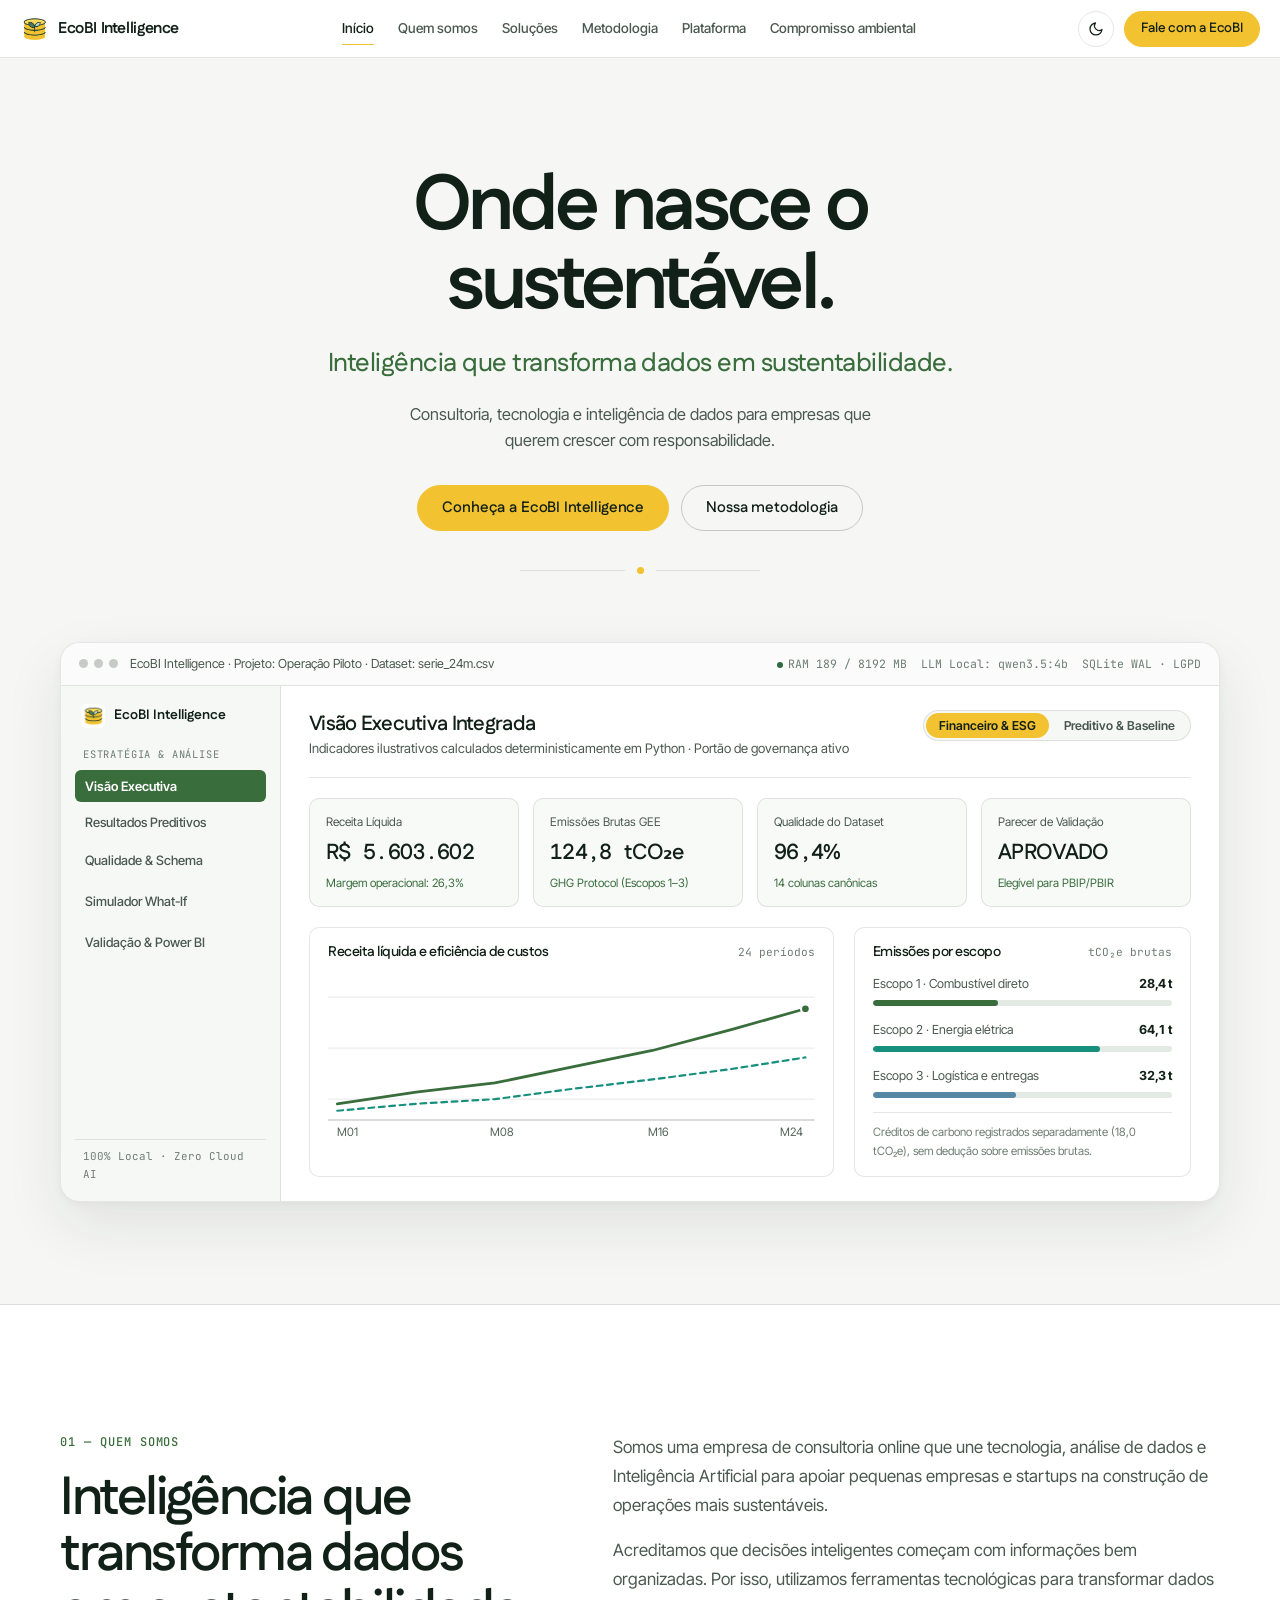
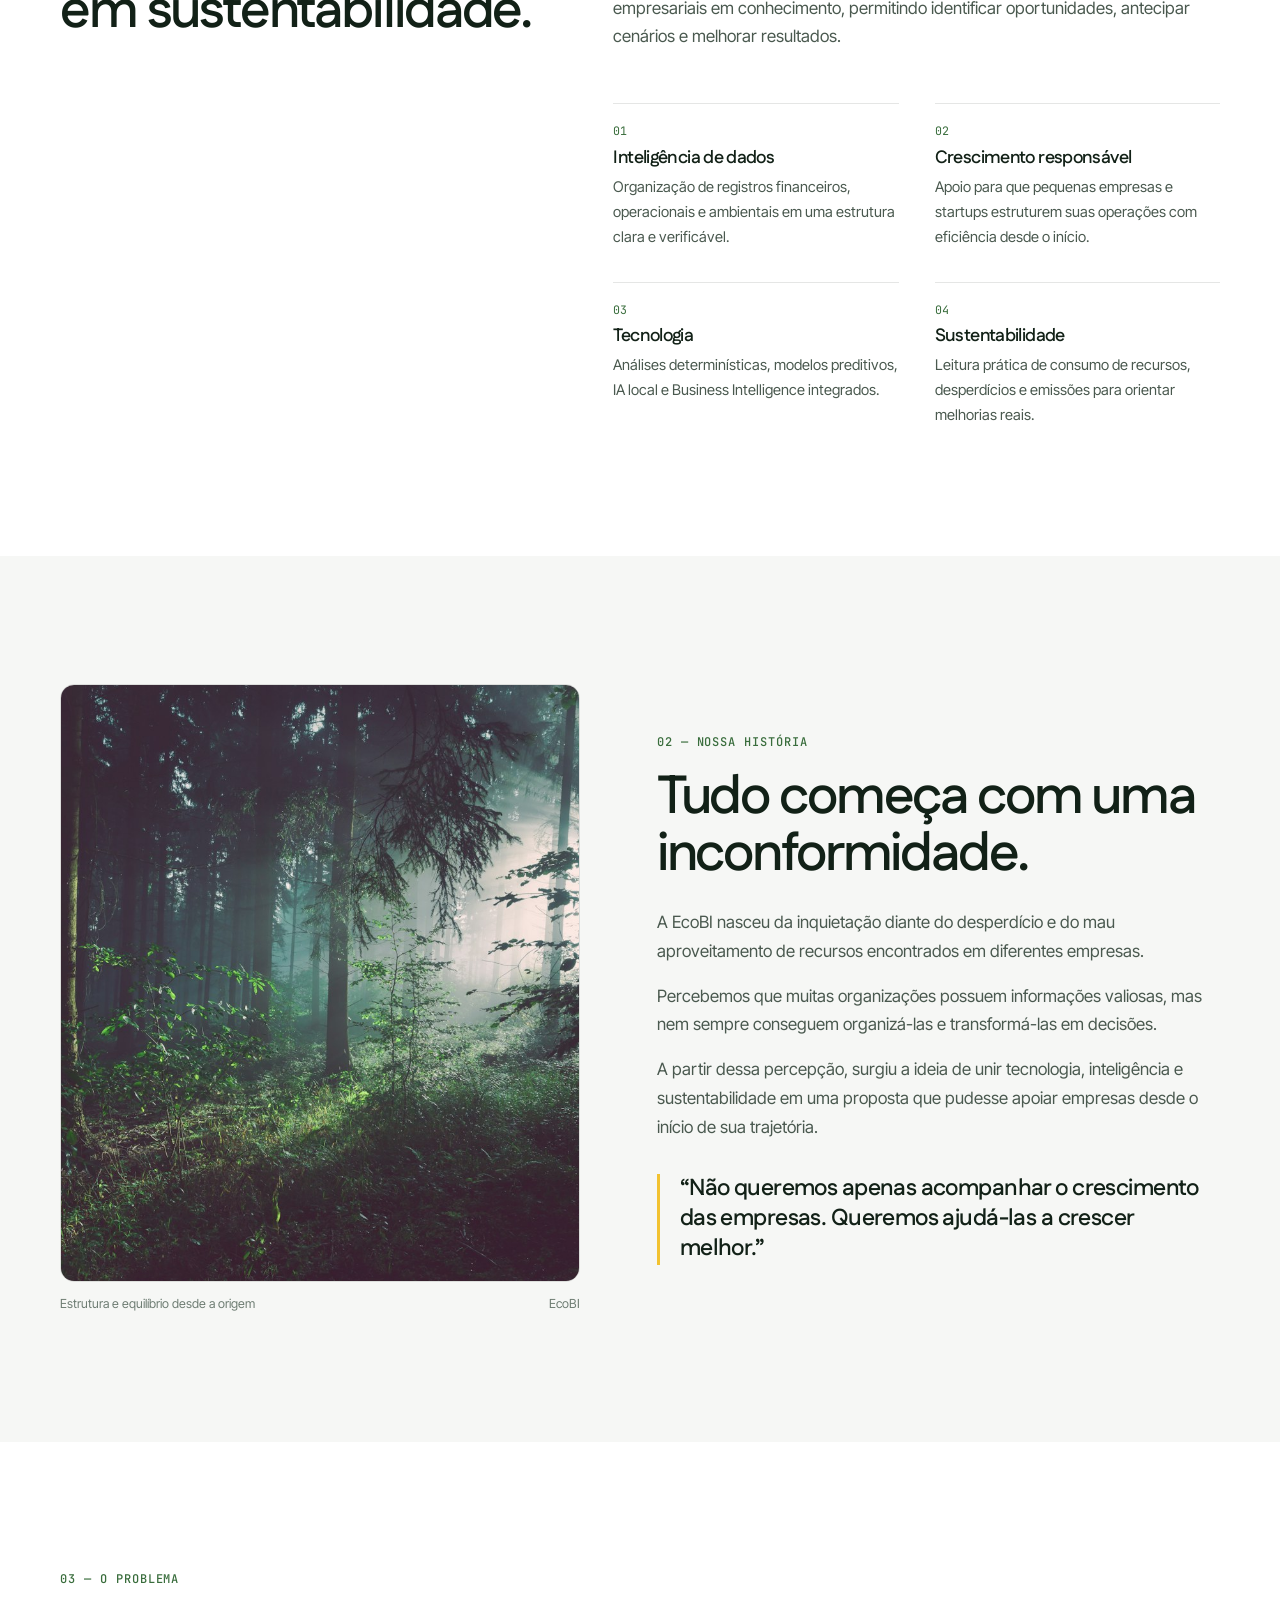
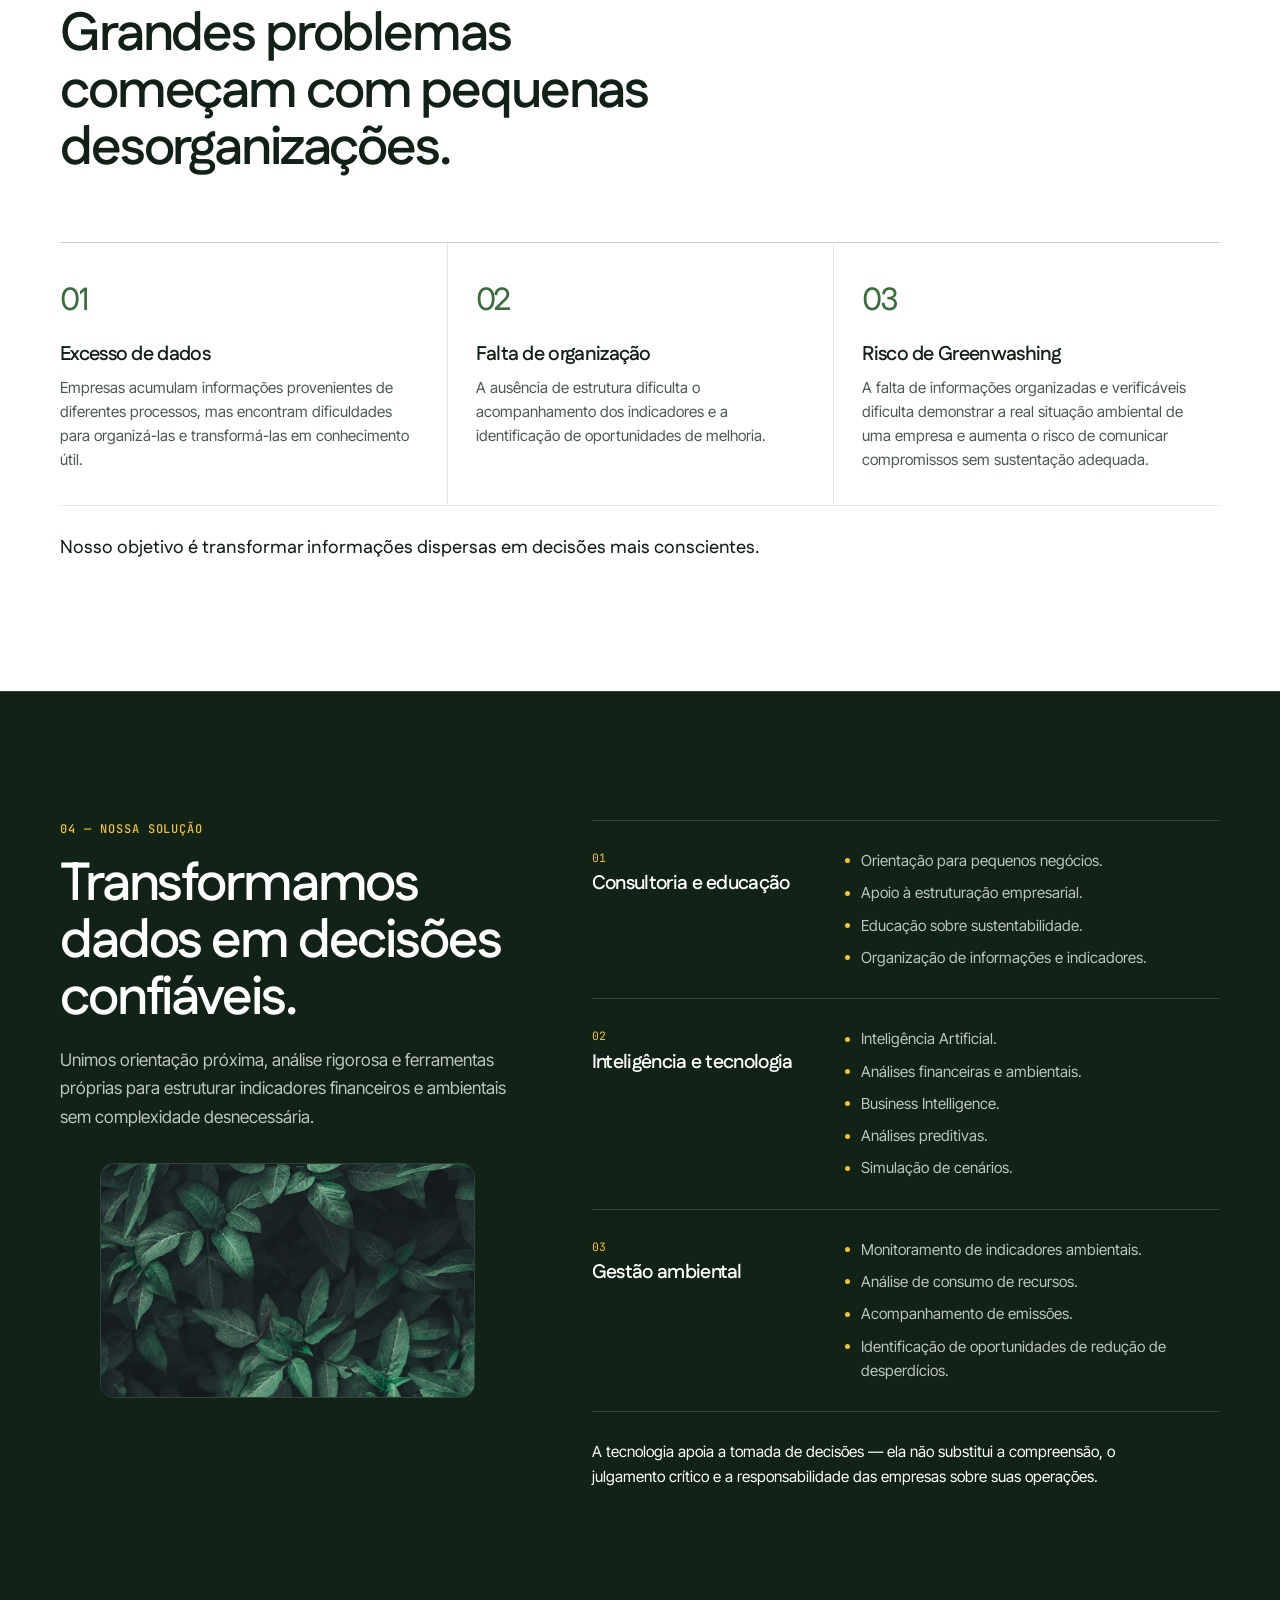
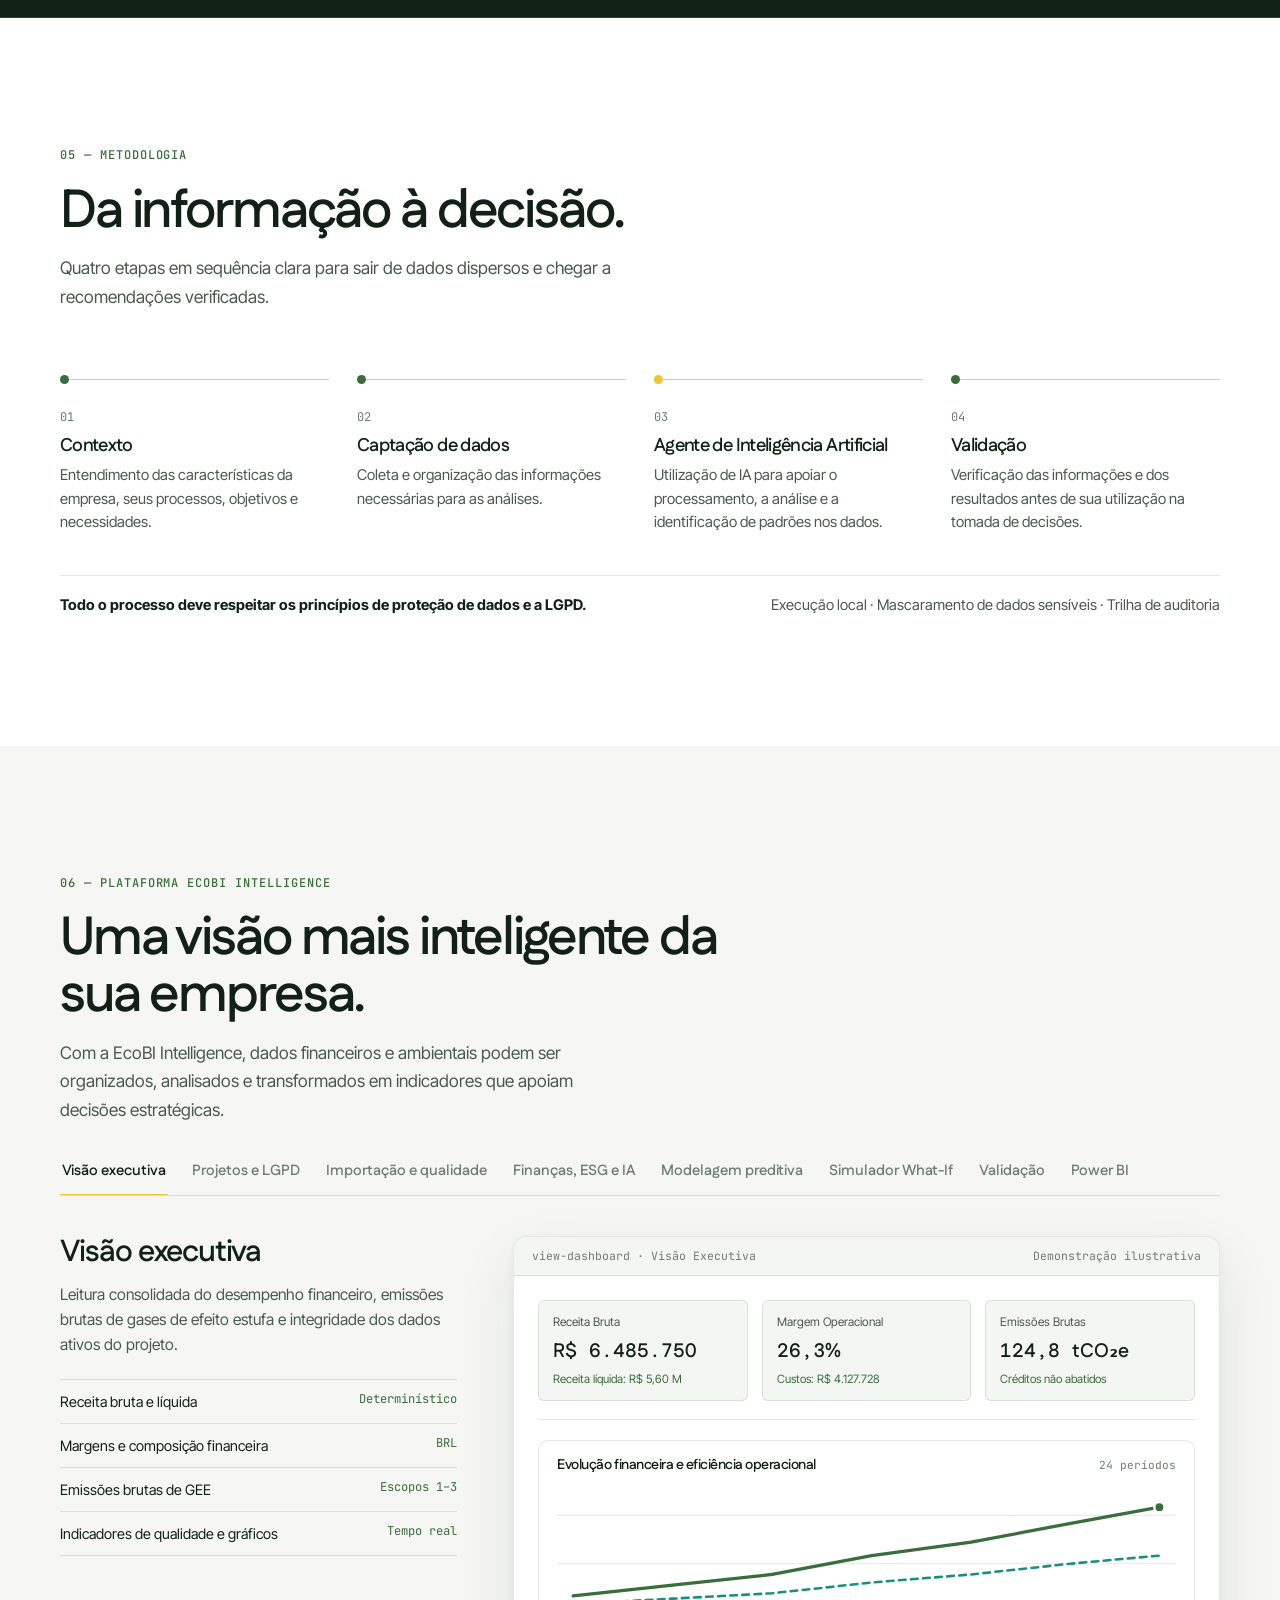
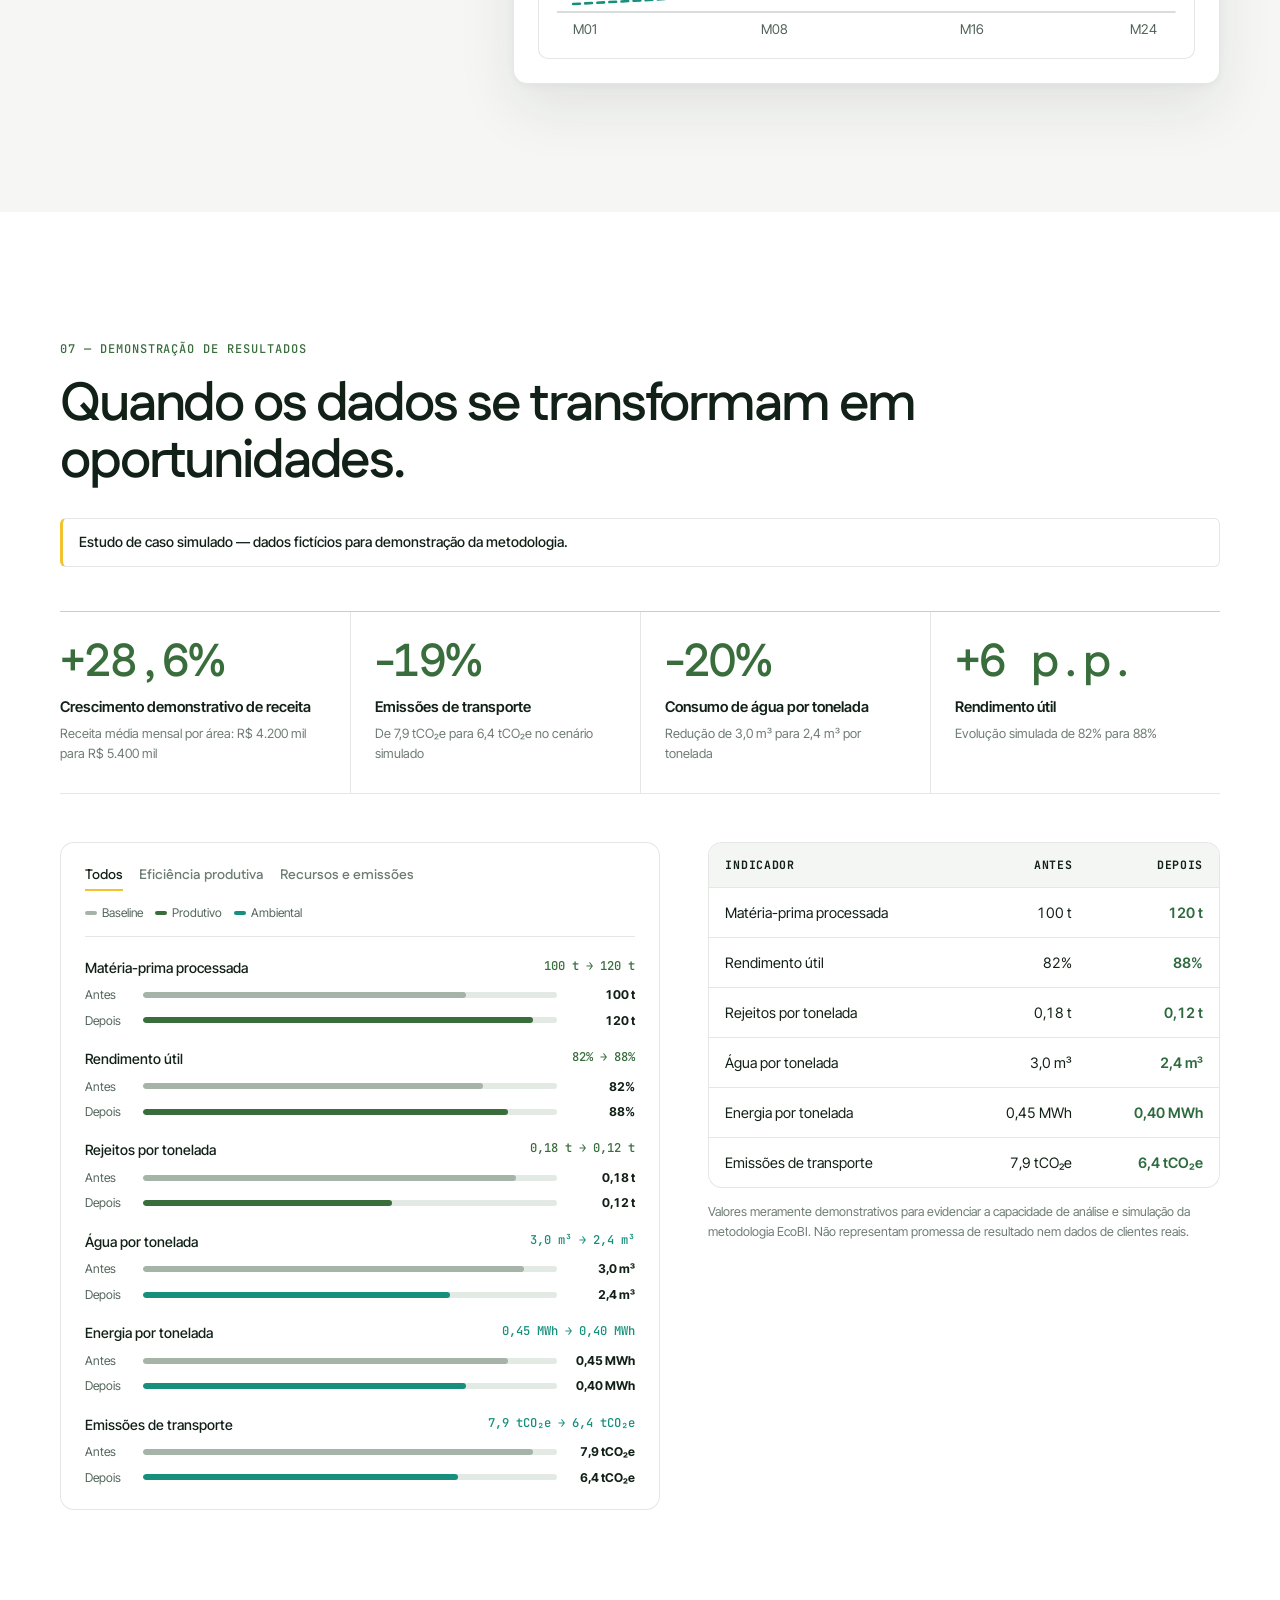
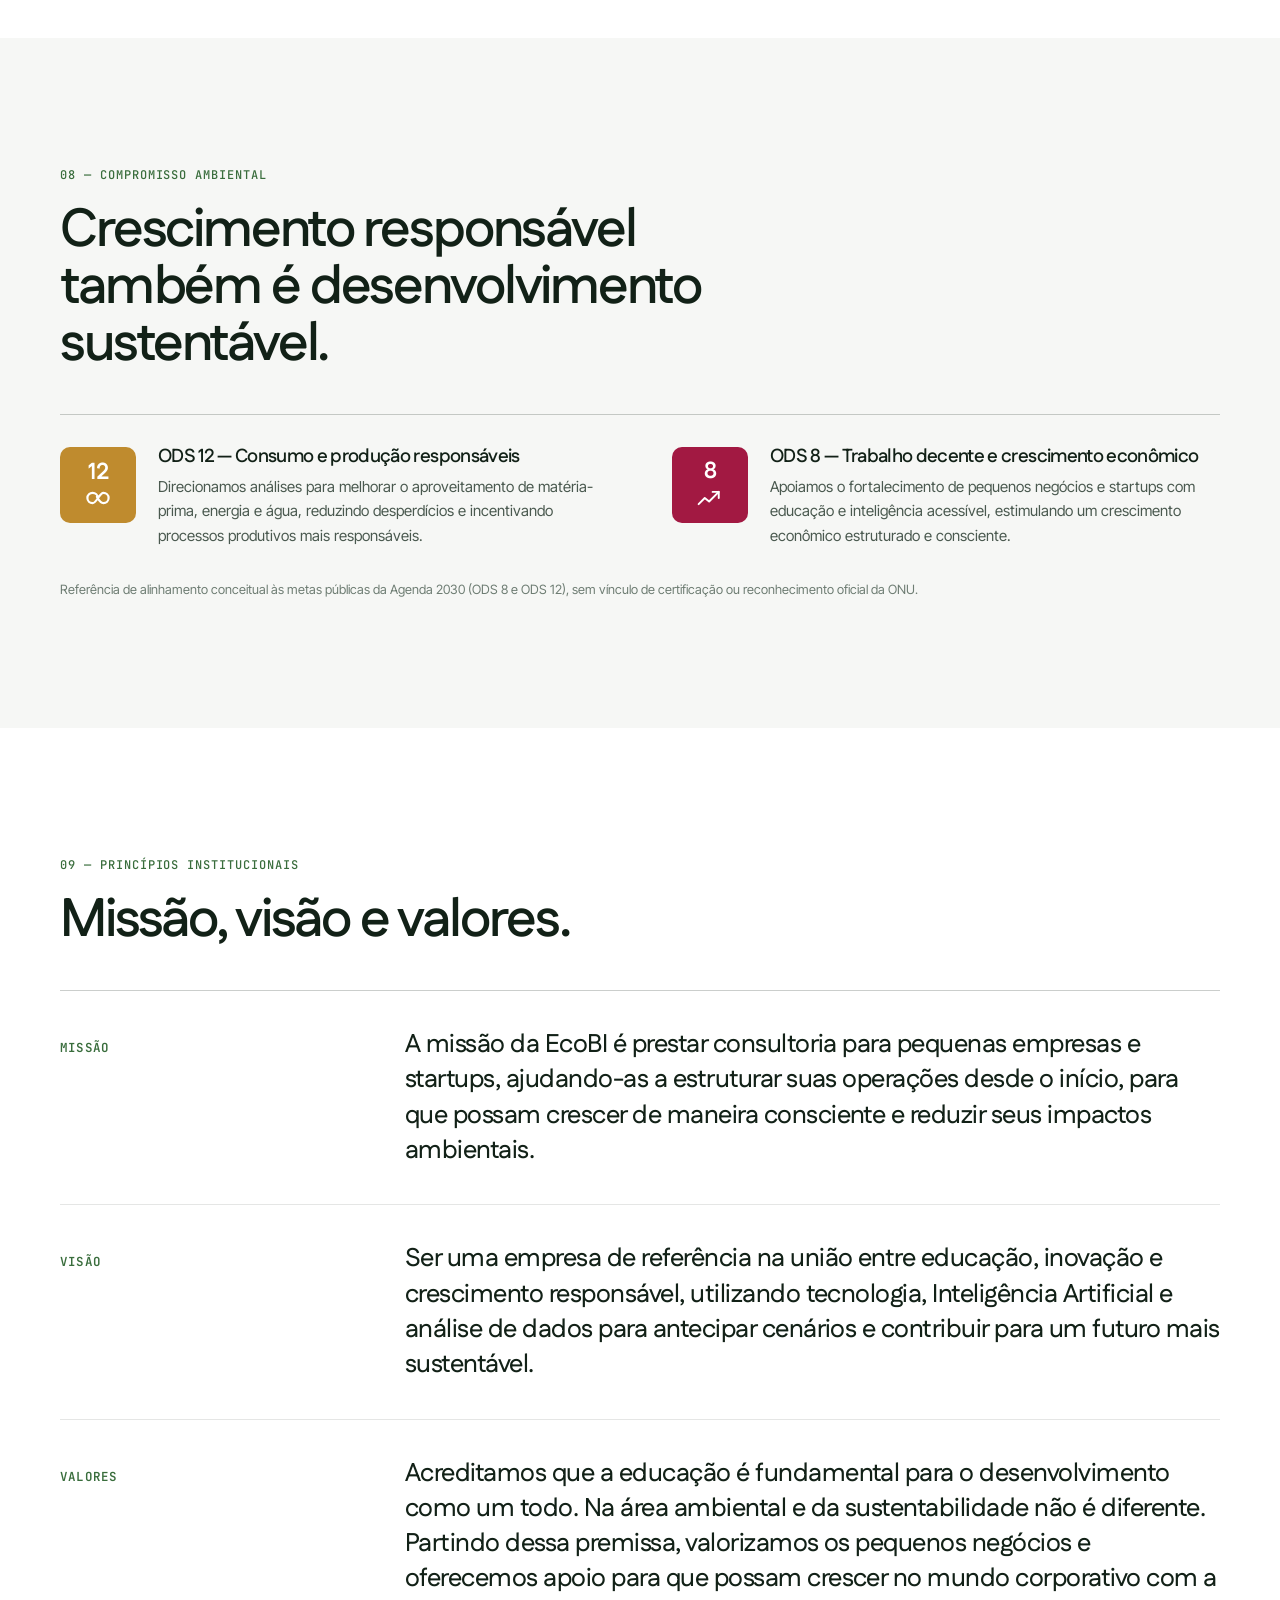
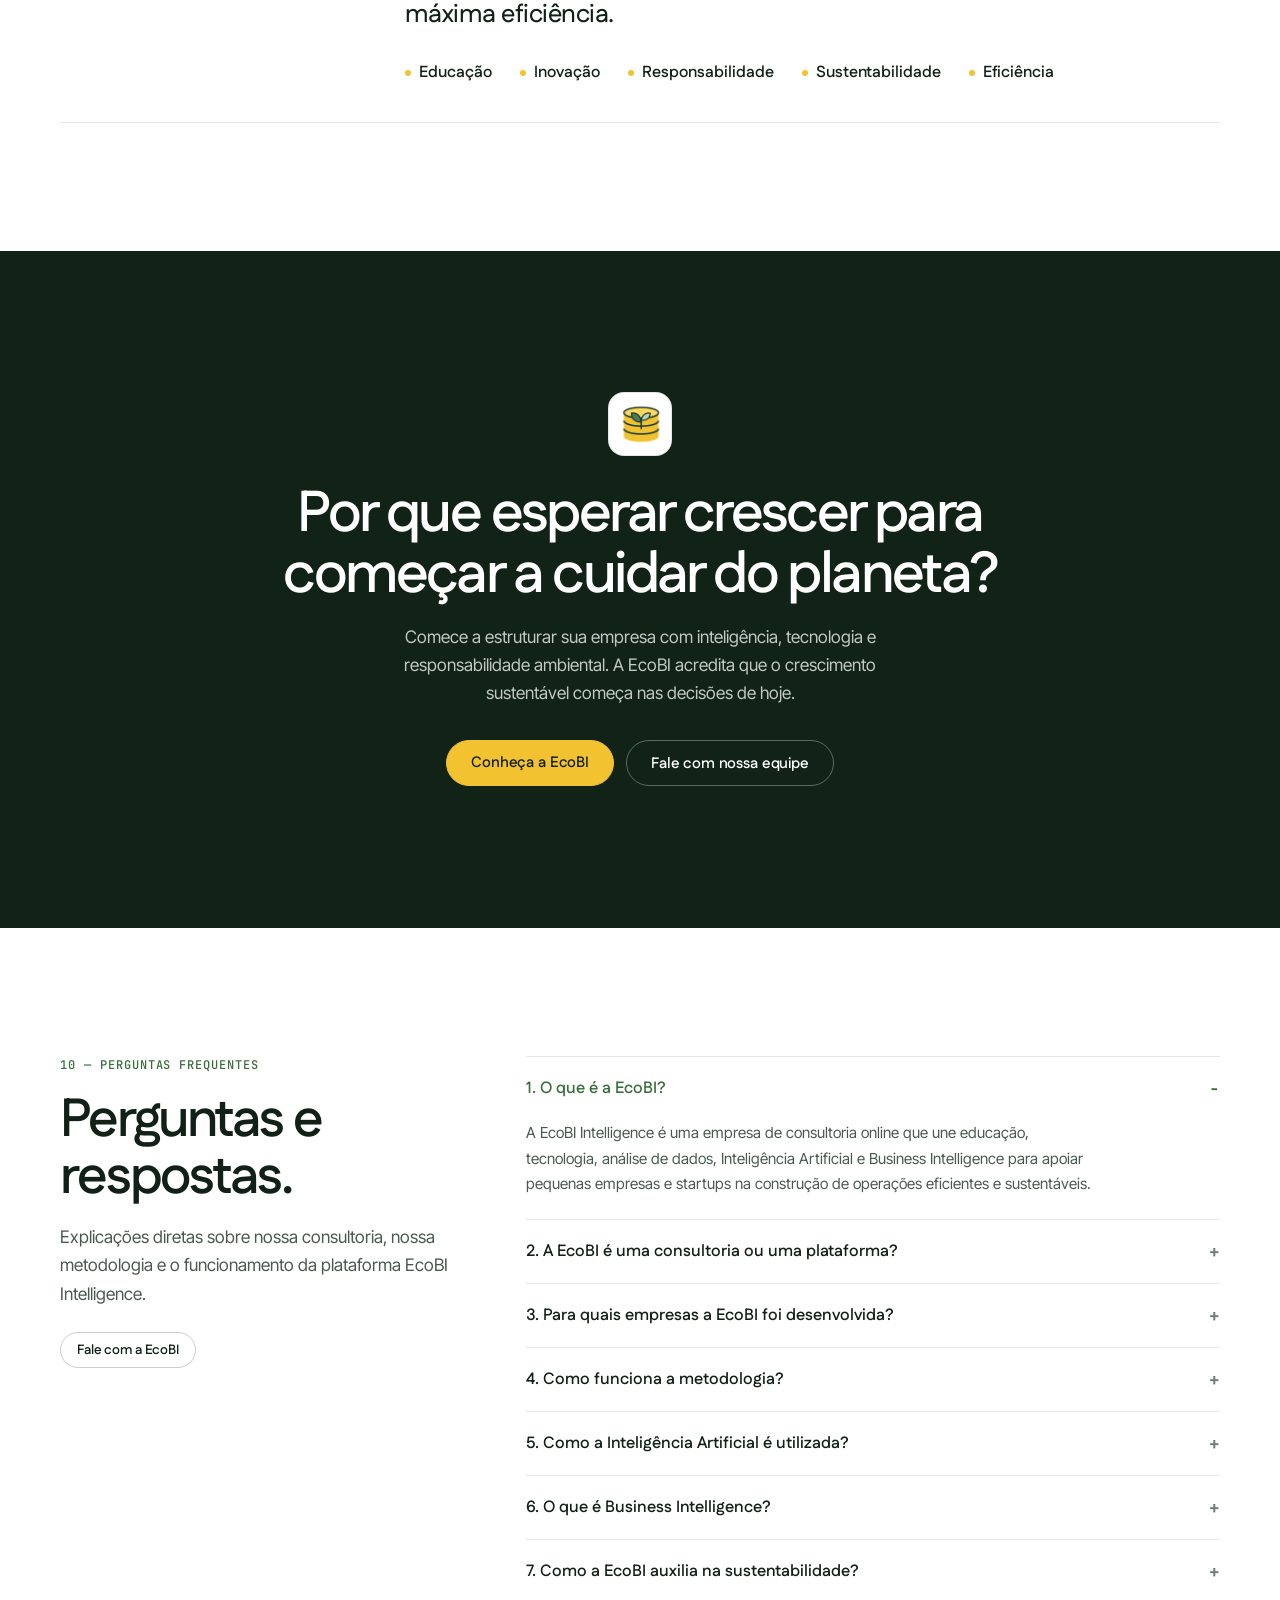
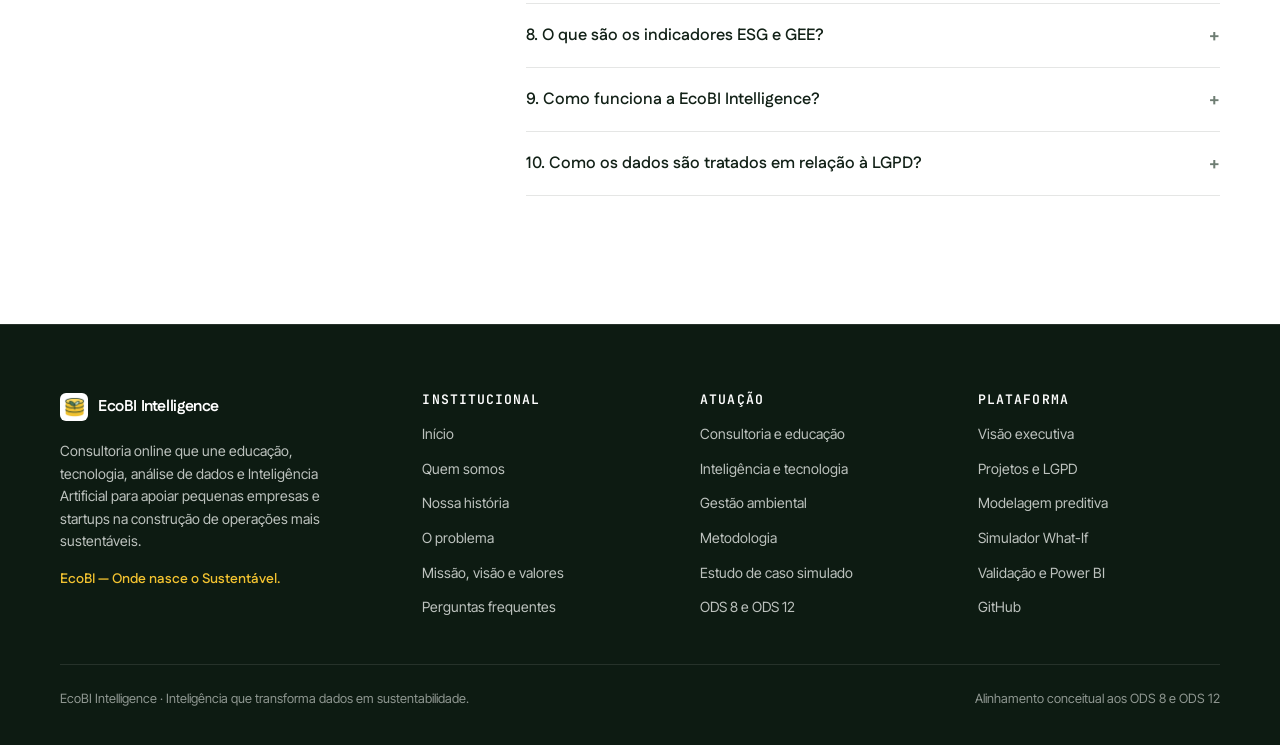
==== index.html @ 04f5ca98 "chore: atualização da versão atual do projeto" ====
<!DOCTYPE html>
<html lang="pt-BR" data-theme="light">
<head>
  <meta charset="UTF-8">
  <meta name="viewport" content="width=device-width, initial-scale=1.0">
  <title>EcoBI Intelligence — Onde nasce o sustentável</title>
  <meta name="description" content="EcoBI — Onde nasce o Sustentável. Consultoria, tecnologia e inteligência de dados para pequenas empresas e startups que querem crescer com responsabilidade.">
  <meta name="theme-color" content="#396D3C">

  <meta property="og:type" content="website">
  <meta property="og:locale" content="pt_BR">
  <meta property="og:title" content="EcoBI Intelligence — Inteligência que transforma dados em sustentabilidade">
  <meta property="og:description" content="Consultoria, tecnologia e inteligência de dados para empresas que querem crescer com responsabilidade.">
  <meta property="og:image" content="assets/ecobi-logo.png">

  <link rel="icon" type="image/png" href="assets/ecobi-logo.png">

  <link rel="preconnect" href="https://fonts.googleapis.com">
  <link rel="preconnect" href="https://fonts.gstatic.com" crossorigin>
  <link href="https://fonts.googleapis.com/css2?family=Fustat:wght@500;600;700&family=Inter+Tight:wght@400;500;600&family=JetBrains+Mono:wght@400;500;600&display=swap" rel="stylesheet">

  <script>
    (function () {
      try {
        var saved = localStorage.getItem("ecobi_lp_theme");
        var theme = saved === "dark" || saved === "light"
          ? saved
          : (window.matchMedia && window.matchMedia("(prefers-color-scheme: dark)").matches ? "dark" : "light");
        document.documentElement.setAttribute("data-theme", theme);
      } catch (e) {
        document.documentElement.setAttribute("data-theme", "light");
      }
    })();
  </script>

  <link rel="stylesheet" href="css/tokens.css">
  <link rel="stylesheet" href="css/styles.css">
</head>
<body>
  <a href="#conteudo-principal" class="skip-link">Pular para o conteúdo principal</a>

  <!-- ======================================================================
       01. HEADER
       ====================================================================== -->
  <header id="site-header" class="site-header">
    <div class="container-wide header-inner">
      <a href="#inicio" class="brand-lockup" aria-label="EcoBI Intelligence — Início">
        <span class="brand-mark">
          <img src="assets/ecobi-logo.png" alt="Logo oficial da EcoBI Intelligence" width="28" height="28">
        </span>
        <span class="brand-wordmark">EcoBI Intelligence</span>
      </a>

      <nav class="main-nav" aria-label="Navegação principal">
        <a href="#inicio" class="nav-link is-active">Início</a>
        <a href="#quem-somos" class="nav-link">Quem somos</a>
        <a href="#solucoes" class="nav-link">Soluções</a>
        <a href="#metodologia" class="nav-link">Metodologia</a>
        <a href="#plataforma" class="nav-link">Plataforma</a>
        <a href="#compromisso" class="nav-link">Compromisso ambiental</a>
      </nav>

      <div class="header-actions">
        <button
          type="button"
          id="theme-toggle"
          class="icon-btn"
          aria-label="Ativar modo escuro"
          aria-pressed="false"
          title="Alternar tema"
        >
          <svg class="theme-icon-moon" viewBox="0 0 24 24" width="16" height="16" fill="none" stroke="currentColor" stroke-width="1.9" stroke-linecap="round" stroke-linejoin="round" aria-hidden="true">
            <path d="M21 12.79A9 9 0 1 1 11.21 3 7 7 0 0 0 21 12.79z"></path>
          </svg>
          <svg class="theme-icon-sun" viewBox="0 0 24 24" width="16" height="16" fill="none" stroke="currentColor" stroke-width="1.9" stroke-linecap="round" stroke-linejoin="round" aria-hidden="true">
            <circle cx="12" cy="12" r="5"></circle>
            <line x1="12" y1="1" x2="12" y2="3"></line>
            <line x1="12" y1="21" x2="12" y2="23"></line>
            <line x1="4.22" y1="4.22" x2="5.64" y2="5.64"></line>
            <line x1="18.36" y1="18.36" x2="19.78" y2="19.78"></line>
            <line x1="1" y1="12" x2="3" y2="12"></line>
            <line x1="21" y1="12" x2="23" y2="12"></line>
            <line x1="4.22" y1="19.78" x2="5.64" y2="18.36"></line>
            <line x1="18.36" y1="5.64" x2="19.78" y2="4.22"></line>
          </svg>
        </button>

        <button type="button" class="btn btn-primary btn-sm btn-cta-header" data-open-contact>
          Fale com a EcoBI
        </button>

        <button
          type="button"
          id="mobile-menu-toggle"
          class="icon-btn mobile-menu-toggle"
          aria-label="Abrir menu de navegação"
          aria-expanded="false"
          aria-controls="mobile-drawer"
        >
          <svg viewBox="0 0 24 24" width="18" height="18" fill="none" stroke="currentColor" stroke-width="1.9" stroke-linecap="round" aria-hidden="true">
            <line x1="4" y1="7" x2="20" y2="7"></line>
            <line x1="4" y1="12" x2="20" y2="12"></line>
            <line x1="4" y1="17" x2="20" y2="17"></line>
          </svg>
        </button>
      </div>
    </div>
  </header>

  <div id="mobile-drawer" class="mobile-drawer" aria-hidden="true">
    <div class="mobile-drawer-panel" role="dialog" aria-label="Menu de navegação móvel">
      <nav class="mobile-nav-list" aria-label="Links móveis">
        <a href="#inicio" class="mobile-nav-link">Início</a>
        <a href="#quem-somos" class="mobile-nav-link">Quem somos</a>
        <a href="#solucoes" class="mobile-nav-link">Soluções</a>
        <a href="#metodologia" class="mobile-nav-link">Metodologia</a>
        <a href="#plataforma" class="mobile-nav-link">Plataforma</a>
        <a href="#compromisso" class="mobile-nav-link">Compromisso ambiental</a>
      </nav>
      <button type="button" class="btn btn-primary" style="width: 100%;" data-open-contact>
        Fale com a EcoBI
      </button>
    </div>
  </div>

  <main id="conteudo-principal">
    <!-- ====================================================================
         02. HERO
         ==================================================================== -->
    <section id="inicio" class="hero-section">
      <div class="container">
        <div class="hero-intro">
          <h1 class="hero-headline">Onde nasce o sustentável.</h1>
          <p class="hero-complement">Inteligência que transforma dados em sustentabilidade.</p>
          <p class="hero-summary">
            Consultoria, tecnologia e inteligência de dados para empresas que querem crescer com responsabilidade.
          </p>

          <div class="hero-ctas">
            <a href="#plataforma" class="btn btn-primary">Conheça a EcoBI Intelligence</a>
            <a href="#metodologia" class="btn btn-outline">Nossa metodologia</a>
          </div>

          <div class="ecobi-axis-detail" aria-hidden="true">
            <span class="ecobi-axis-node"></span>
          </div>
        </div>

        <!-- Apresentação visual ampla e realista do sistema EcoBI -->
        <div class="product-window" aria-label="Interface demonstrativa da plataforma EcoBI Intelligence">
          <div class="window-topbar">
            <div class="window-meta-left">
              <span class="window-dots" aria-hidden="true"><i></i><i></i><i></i></span>
              <span>EcoBI Intelligence · Projeto: Operação Piloto · Dataset: serie_24m.csv</span>
            </div>
            <div class="window-telemetry">
              <span><i class="telemetry-live-dot" aria-hidden="true"></i>RAM 189 / 8192 MB</span>
              <span>LLM Local: qwen3.5:4b</span>
              <span>SQLite WAL · LGPD</span>
            </div>
          </div>

          <div class="window-body">
            <aside class="window-sidebar" aria-label="Módulos do sistema">
              <div class="window-brand">
                <img src="assets/ecobi-logo.png" alt="" width="24" height="24" aria-hidden="true">
                <strong>EcoBI Intelligence</strong>
              </div>

              <div class="window-nav-group" role="tablist" aria-label="Alternar tela no painel demonstrativo">
                <span class="window-nav-label">Estratégia &amp; Análise</span>
                <button type="button" class="window-nav-item" role="tab" aria-selected="true" data-showcase-target="hero-view-esg">
                  Visão Executiva
                </button>
                <button type="button" class="window-nav-item" role="tab" aria-selected="false" data-showcase-target="hero-view-gov">
                  Resultados Preditivos
                </button>
                <a href="#plataforma" class="window-nav-item">Qualidade &amp; Schema</a>
                <a href="#plataforma" class="window-nav-item">Simulador What-If</a>
                <a href="#plataforma" class="window-nav-item">Validação &amp; Power BI</a>
              </div>

              <div class="window-privacy-foot">
                100% Local · Zero Cloud AI
              </div>
            </aside>

            <div class="window-canvas">
              <div class="window-canvas-head">
                <div>
                  <h2>Visão Executiva Integrada</h2>
                  <p>Indicadores ilustrativos calculados deterministicamente em Python · Portão de governança ativo</p>
                </div>

                <div class="window-mode-tabs" role="tablist" aria-label="Visualização do painel">
                  <button type="button" class="window-mode-btn" role="tab" aria-selected="true" data-showcase-target="hero-view-esg">
                    Financeiro &amp; ESG
                  </button>
                  <button type="button" class="window-mode-btn" role="tab" aria-selected="false" data-showcase-target="hero-view-gov">
                    Preditivo &amp; Baseline
                  </button>
                </div>
              </div>

              <!-- Tela 1: Financeiro & ESG -->
              <div id="hero-view-esg" class="showcase-view">
                <div class="window-kpi-strip">
                  <div class="window-kpi">
                    <span>Receita Líquida</span>
                    <strong>R$ 5.603.602</strong>
                    <small>Margem operacional: 26,3%</small>
                  </div>
                  <div class="window-kpi">
                    <span>Emissões Brutas GEE</span>
                    <strong>124,8 tCO₂e</strong>
                    <small>GHG Protocol (Escopos 1–3)</small>
                  </div>
                  <div class="window-kpi">
                    <span>Qualidade do Dataset</span>
                    <strong>96,4%</strong>
                    <small>14 colunas canônicas</small>
                  </div>
                  <div class="window-kpi">
                    <span>Parecer de Validação</span>
                    <strong>APROVADO</strong>
                    <small>Elegível para PBIP/PBIR</small>
                  </div>
                </div>

                <div class="window-charts-split">
                  <div class="chart-surface-box">
                    <div class="chart-caption-row">
                      <h3>Receita líquida e eficiência de custos</h3>
                      <span>24 períodos</span>
                    </div>
                    <svg viewBox="0 0 420 144" width="100%" role="img" aria-label="Gráfico linear de evolução financeira">
                      <line x1="0" y1="20" x2="420" y2="20" stroke="var(--chart-grid-line)" stroke-width="1" />
                      <line x1="0" y1="64" x2="420" y2="64" stroke="var(--chart-grid-line)" stroke-width="1" />
                      <line x1="0" y1="108" x2="420" y2="108" stroke="var(--chart-grid-line)" stroke-width="1" />
                      <line x1="0" y1="126" x2="420" y2="126" stroke="var(--chart-axis-line)" stroke-width="1.1" />

                      <polyline points="8,112 76,102 144,94 212,80 280,66 348,48 412,30" fill="none" stroke="var(--color-chart-primary)" stroke-width="2.4" stroke-linecap="round" stroke-linejoin="round" />
                      <polyline points="8,118 76,112 144,108 212,99 280,91 348,82 412,72" fill="none" stroke="var(--color-chart-secondary)" stroke-width="1.9" stroke-dasharray="5 4" stroke-linecap="round" />

                      <circle cx="412" cy="30" r="3.8" fill="var(--color-chart-primary)" stroke="var(--chart-marker-halo)" stroke-width="1.8" />

                      <text x="8" y="140" fill="var(--chart-axis-text)" font-size="10">M01</text>
                      <text x="140" y="140" fill="var(--chart-axis-text)" font-size="10">M08</text>
                      <text x="276" y="140" fill="var(--chart-axis-text)" font-size="10">M16</text>
                      <text x="390" y="140" fill="var(--chart-axis-text)" font-size="10">M24</text>
                    </svg>
                  </div>

                  <div class="chart-surface-box">
                    <div class="chart-caption-row">
                      <h3>Emissões por escopo</h3>
                      <span>tCO₂e brutas</span>
                    </div>
                    <div class="scope-editorial-list">
                      <div class="scope-row">
                        <div class="scope-row-meta"><span>Escopo 1 · Combustível direto</span><strong>28,4 t</strong></div>
                        <div class="thin-bar-track"><div class="thin-bar-fill" style="width: 42%;"></div></div>
                      </div>
                      <div class="scope-row">
                        <div class="scope-row-meta"><span>Escopo 2 · Energia elétrica</span><strong>64,1 t</strong></div>
                        <div class="thin-bar-track"><div class="thin-bar-fill thin-bar-fill--secondary" style="width: 76%;"></div></div>
                      </div>
                      <div class="scope-row">
                        <div class="scope-row-meta"><span>Escopo 3 · Logística e entregas</span><strong>32,3 t</strong></div>
                        <div class="thin-bar-track"><div class="thin-bar-fill thin-bar-fill--tertiary" style="width: 48%;"></div></div>
                      </div>
                    </div>
                    <p class="window-footnote">
                      Créditos de carbono registrados separadamente (18,0 tCO₂e), sem dedução sobre emissões brutas.
                    </p>
                  </div>
                </div>
              </div>

              <!-- Tela 2: Preditivo & Baseline -->
              <div id="hero-view-gov" class="showcase-view" hidden>
                <div class="window-kpi-strip">
                  <div class="window-kpi">
                    <span>Algoritmo Selecionado</span>
                    <strong>Ridge (L2)</strong>
                    <small>Scikit-learn · Split cronológico</small>
                  </div>
                  <div class="window-kpi">
                    <span>Comparação Baseline</span>
                    <strong>WAPE &lt; Naive</strong>
                    <small>Backtesting multi-janelas</small>
                  </div>
                  <div class="window-kpi">
                    <span>Faixa de Incerteza</span>
                    <strong>P10 – P90</strong>
                    <small>Intervalo explícito</small>
                  </div>
                  <div class="window-kpi">
                    <span>Monitoramento PSI</span>
                    <strong>ESTÁVEL</strong>
                    <small>Sem drift crítico</small>
                  </div>
                </div>

                <div class="chart-surface-box">
                  <div class="chart-caption-row">
                    <h3>Série histórica realizada, previsão e intervalo P10–P90</h3>
                    <span>Zero vazamento temporal</span>
                  </div>
                  <svg viewBox="0 0 560 140" width="100%" role="img" aria-label="Gráfico de série temporal com corte cronológico e faixa P10-P90">
                    <line x1="0" y1="26" x2="560" y2="26" stroke="var(--chart-grid-line)" stroke-width="1" />
                    <line x1="0" y1="72" x2="560" y2="72" stroke="var(--chart-grid-line)" stroke-width="1" />
                    <line x1="0" y1="118" x2="560" y2="118" stroke="var(--chart-axis-line)" stroke-width="1.2" />

                    <polygon points="340,68 430,44 544,26 544,74 430,84 340,68" fill="var(--chart-ci-fill)" />
                    <polyline points="340,68 430,44 544,26" fill="none" stroke="var(--chart-ci-stroke)" stroke-width="1.25" stroke-dasharray="4 3" />
                    <polyline points="340,68 430,84 544,74" fill="none" stroke="var(--chart-ci-stroke)" stroke-width="1.25" stroke-dasharray="4 3" />

                    <line x1="340" y1="10" x2="340" y2="118" stroke="var(--chart-split-line)" stroke-width="1.6" stroke-dasharray="5 4" />
                    <rect x="346" y="8" width="106" height="18" rx="4" fill="var(--chart-split-bg)" stroke="var(--chart-split-border)" stroke-width="1" />
                    <text x="353" y="20" fill="var(--chart-split-text)" font-size="9.5" font-weight="600">Corte de validação</text>

                    <polyline points="12,108 96,96 180,88 262,76 340,68" fill="none" stroke="var(--chart-series-history)" stroke-width="2.6" stroke-linecap="round" stroke-linejoin="round" />
                    <polyline points="340,68 430,60 544,46" fill="none" stroke="var(--chart-series-forecast)" stroke-width="2.6" stroke-dasharray="7 4" stroke-linecap="round" stroke-linejoin="round" />
                    <polyline points="340,68 430,75 544,73" fill="none" stroke="var(--chart-series-baseline)" stroke-width="2.1" stroke-dasharray="5 4" stroke-linecap="round" />

                    <circle cx="340" cy="68" r="3.6" fill="var(--chart-series-history)" stroke="var(--chart-marker-halo)" stroke-width="1.6" />
                    <circle cx="544" cy="46" r="3.8" fill="var(--chart-series-forecast)" stroke="var(--chart-marker-halo)" stroke-width="1.6" />
                    <circle cx="544" cy="73" r="3.2" fill="var(--chart-series-baseline)" stroke="var(--chart-marker-halo)" stroke-width="1.4" />

                    <text x="12" y="134" fill="var(--chart-axis-text)" font-size="10">Histórico realizado</text>
                    <text x="278" y="134" fill="var(--chart-axis-text)" font-size="10">Baseline (Naive)</text>
                    <text x="444" y="134" fill="var(--chart-axis-text)" font-size="10">Previsão + P10–P90</text>
                  </svg>
                </div>
              </div>
            </div>
          </div>
        </div>
      </div>
    </section>

    <!-- ====================================================================
         03. QUEM SOMOS
         ==================================================================== -->
    <section id="quem-somos" class="section">
      <div class="container">
        <div class="editorial-12">
          <div>
            <span class="kicker">01 — Quem somos</span>
            <h2 class="display-lg">Inteligência que transforma dados em sustentabilidade.</h2>
          </div>

          <div class="editorial-prose">
            <p>
              Somos uma empresa de consultoria online que une tecnologia, análise de dados e Inteligência Artificial para apoiar pequenas empresas e startups na construção de operações mais sustentáveis.
            </p>
            <p>
              Acreditamos que decisões inteligentes começam com informações bem organizadas. Por isso, utilizamos ferramentas tecnológicas para transformar dados empresariais em conhecimento, permitindo identificar oportunidades, antecipar cenários e melhorar resultados.
            </p>

            <div class="pillars-open-index">
              <div class="pillar-entry">
                <span class="pillar-entry-num">01</span>
                <h3>Inteligência de dados</h3>
                <p>Organização de registros financeiros, operacionais e ambientais em uma estrutura clara e verificável.</p>
              </div>
              <div class="pillar-entry">
                <span class="pillar-entry-num">02</span>
                <h3>Crescimento responsável</h3>
                <p>Apoio para que pequenas empresas e startups estruturem suas operações com eficiência desde o início.</p>
              </div>
              <div class="pillar-entry">
                <span class="pillar-entry-num">03</span>
                <h3>Tecnologia</h3>
                <p>Análises determinísticas, modelos preditivos, IA local e Business Intelligence integrados.</p>
              </div>
              <div class="pillar-entry">
                <span class="pillar-entry-num">04</span>
                <h3>Sustentabilidade</h3>
                <p>Leitura prática de consumo de recursos, desperdícios e emissões para orientar melhorias reais.</p>
              </div>
            </div>
          </div>
        </div>
      </div>
    </section>

    <!-- ====================================================================
         04. NOSSA HISTÓRIA (FOTOGRAFIA REAL DE NATUREZA + TIPOGRAFIA)
         ==================================================================== -->
    <section id="nossa-historia" class="section section-subtle">
      <div class="container story-spread">
        <figure class="editorial-photo-frame">
          <img
            src="assets/forest-canopy.jpg"
            alt="Luz natural atravessando árvores altas em uma floresta densa"
            loading="lazy"
          >
          <figcaption>
            <span>Estrutura e equilíbrio desde a origem</span>
            <span>EcoBI</span>
          </figcaption>
        </figure>

        <div class="editorial-prose">
          <span class="kicker">02 — Nossa história</span>
          <h2 class="display-lg" style="margin-bottom: 24px;">Tudo começa com uma inconformidade.</h2>
          <p>
            A EcoBI nasceu da inquietação diante do desperdício e do mau aproveitamento de recursos encontrados em diferentes empresas.
          </p>
          <p>
            Percebemos que muitas organizações possuem informações valiosas, mas nem sempre conseguem organizá-las e transformá-las em decisões.
          </p>
          <p>
            A partir dessa percepção, surgiu a ideia de unir tecnologia, inteligência e sustentabilidade em uma proposta que pudesse apoiar empresas desde o início de sua trajetória.
          </p>

          <blockquote class="editorial-pullquote">
            “Não queremos apenas acompanhar o crescimento das empresas. Queremos ajudá-las a crescer melhor.”
          </blockquote>
        </div>
      </div>
    </section>

    <!-- ====================================================================
         05. O PROBLEMA QUE QUEREMOS RESOLVER
         ==================================================================== -->
    <section id="problemas" class="section">
      <div class="container">
        <div class="problems-header">
          <span class="kicker">03 — O problema</span>
          <h2 class="display-lg">Grandes problemas começam com pequenas desorganizações.</h2>
        </div>

        <div class="problems-ledger">
          <article class="problem-column">
            <span class="problem-index">01</span>
            <h3>Excesso de dados</h3>
            <p>
              Empresas acumulam informações provenientes de diferentes processos, mas encontram dificuldades para organizá-las e transformá-las em conhecimento útil.
            </p>
          </article>

          <article class="problem-column">
            <span class="problem-index">02</span>
            <h3>Falta de organização</h3>
            <p>
              A ausência de estrutura dificulta o acompanhamento dos indicadores e a identificação de oportunidades de melhoria.
            </p>
          </article>

          <article class="problem-column">
            <span class="problem-index">03</span>
            <h3>Risco de Greenwashing</h3>
            <p>
              A falta de informações organizadas e verificáveis dificulta demonstrar a real situação ambiental de uma empresa e aumenta o risco de comunicar compromissos sem sustentação adequada.
            </p>
          </article>
        </div>

        <p class="problems-coda">
          Nosso objetivo é transformar informações dispersas em decisões mais conscientes.
        </p>
      </div>
    </section>

    <!-- ====================================================================
         06. NOSSA SOLUÇÃO (AMBIENTE PROFUNDO + COMPOSIÇÃO EM LINHAS)
         ==================================================================== -->
    <section id="solucoes" class="section section-deep">
      <div class="container solution-editorial-layout">
        <div>
          <span class="kicker">04 — Nossa solução</span>
          <h2 class="display-lg" style="margin-bottom: 18px;">Transformamos dados em decisões confiáveis.</h2>
          <p class="lead-copy">
            Unimos orientação próxima, análise rigorosa e ferramentas próprias para estruturar indicadores financeiros e ambientais sem complexidade desnecessária.
          </p>

          <figure class="solution-side-photo">
            <img
              src="assets/botanical-foliage.jpg"
              alt="Textura natural de folhagem verde-escura sob luz difusa"
              loading="lazy"
            >
          </figure>
        </div>

        <div>
          <div class="solution-rows">
            <article class="solution-row">
              <div>
                <span class="solution-row-num">01</span>
                <h3>Consultoria e educação</h3>
              </div>
              <ul class="clean-bullet-list">
                <li>Orientação para pequenos negócios.</li>
                <li>Apoio à estruturação empresarial.</li>
                <li>Educação sobre sustentabilidade.</li>
                <li>Organização de informações e indicadores.</li>
              </ul>
            </article>

            <article class="solution-row">
              <div>
                <span class="solution-row-num">02</span>
                <h3>Inteligência e tecnologia</h3>
              </div>
              <ul class="clean-bullet-list">
                <li>Inteligência Artificial.</li>
                <li>Análises financeiras e ambientais.</li>
                <li>Business Intelligence.</li>
                <li>Análises preditivas.</li>
                <li>Simulação de cenários.</li>
              </ul>
            </article>

            <article class="solution-row">
              <div>
                <span class="solution-row-num">03</span>
                <h3>Gestão ambiental</h3>
              </div>
              <ul class="clean-bullet-list">
                <li>Monitoramento de indicadores ambientais.</li>
                <li>Análise de consumo de recursos.</li>
                <li>Acompanhamento de emissões.</li>
                <li>Identificação de oportunidades de redução de desperdícios.</li>
              </ul>
            </article>
          </div>

          <p class="human-decision-note">
            A tecnologia apoia a tomada de decisões — ela não substitui a compreensão, o julgamento crítico e a responsabilidade das empresas sobre suas operações.
          </p>
        </div>
      </div>
    </section>

    <!-- ====================================================================
         07. METODOLOGIA (LINHA DO TEMPO CONTÍNUA)
         ==================================================================== -->
    <section id="metodologia" class="section">
      <div class="container">
        <div class="timeline-header">
          <span class="kicker">05 — Metodologia</span>
          <h2 class="display-lg" style="margin-bottom: 14px;">Da informação à decisão.</h2>
          <p class="lead-copy">
            Quatro etapas em sequência clara para sair de dados dispersos e chegar a recomendações verificadas.
          </p>
        </div>

        <div class="timeline-track">
          <article class="timeline-step">
            <span class="timeline-node" aria-hidden="true"></span>
            <span class="timeline-num">01</span>
            <h3>Contexto</h3>
            <p>Entendimento das características da empresa, seus processos, objetivos e necessidades.</p>
          </article>

          <article class="timeline-step">
            <span class="timeline-node" aria-hidden="true"></span>
            <span class="timeline-num">02</span>
            <h3>Captação de dados</h3>
            <p>Coleta e organização das informações necessárias para as análises.</p>
          </article>

          <article class="timeline-step">
            <span class="timeline-node" aria-hidden="true"></span>
            <span class="timeline-num">03</span>
            <h3>Agente de Inteligência Artificial</h3>
            <p>Utilização de IA para apoiar o processamento, a análise e a identificação de padrões nos dados.</p>
          </article>

          <article class="timeline-step">
            <span class="timeline-node" aria-hidden="true"></span>
            <span class="timeline-num">04</span>
            <h3>Validação</h3>
            <p>Verificação das informações e dos resultados antes de sua utilização na tomada de decisões.</p>
          </article>
        </div>

        <div class="timeline-lgpd-note">
          <strong>Todo o processo deve respeitar os princípios de proteção de dados e a LGPD.</strong>
          <span>Execução local · Mascaramento de dados sensíveis · Trilha de auditoria</span>
        </div>
      </div>
    </section>

    <!-- ====================================================================
         08. CONHEÇA A ECOBI INTELLIGENCE
         ==================================================================== -->
    <section id="plataforma" class="section section-subtle">
      <div class="container">
        <div class="platform-head">
          <span class="kicker">06 — Plataforma EcoBI Intelligence</span>
          <h2 class="display-lg" style="margin-bottom: 14px;">Uma visão mais inteligente da sua empresa.</h2>
          <p class="lead-copy">
            Com a EcoBI Intelligence, dados financeiros e ambientais podem ser organizados, analisados e transformados em indicadores que apoiam decisões estratégicas.
          </p>
        </div>

        <div class="module-rail" role="tablist" aria-label="Módulos da plataforma EcoBI Intelligence">
          <button type="button" class="module-tab" role="tab" id="tab-exec" aria-selected="true" aria-controls="panel-exec" tabindex="0">Visão executiva</button>
          <button type="button" class="module-tab" role="tab" id="tab-lgpd" aria-selected="false" aria-controls="panel-lgpd" tabindex="-1">Projetos e LGPD</button>
          <button type="button" class="module-tab" role="tab" id="tab-quality" aria-selected="false" aria-controls="panel-quality" tabindex="-1">Importação e qualidade</button>
          <button type="button" class="module-tab" role="tab" id="tab-esg" aria-selected="false" aria-controls="panel-esg" tabindex="-1">Finanças, ESG e IA</button>
          <button type="button" class="module-tab" role="tab" id="tab-predictive" aria-selected="false" aria-controls="panel-predictive" tabindex="-1">Modelagem preditiva</button>
          <button type="button" class="module-tab" role="tab" id="tab-whatif" aria-selected="false" aria-controls="panel-whatif" tabindex="-1">Simulador What-If</button>
          <button type="button" class="module-tab" role="tab" id="tab-validation" aria-selected="false" aria-controls="panel-validation" tabindex="-1">Validação</button>
          <button type="button" class="module-tab" role="tab" id="tab-powerbi" aria-selected="false" aria-controls="panel-powerbi" tabindex="-1">Power BI</button>
        </div>

        <!-- Módulo 01 -->
        <div id="panel-exec" class="module-panel" role="tabpanel" aria-labelledby="tab-exec">
          <div class="module-showcase-split">
            <div class="module-copy">
              <h3>Visão executiva</h3>
              <p>Leitura consolidada do desempenho financeiro, emissões brutas de gases de efeito estufa e integridade dos dados ativos do projeto.</p>
              <ul class="module-spec-list">
                <li><span>Receita bruta e líquida</span><span>Determinístico</span></li>
                <li><span>Margens e composição financeira</span><span>BRL</span></li>
                <li><span>Emissões brutas de GEE</span><span>Escopos 1–3</span></li>
                <li><span>Indicadores de qualidade e gráficos</span><span>Tempo real</span></li>
              </ul>
            </div>
            <div class="module-screen">
              <div class="module-screen-bar">
                <span>view-dashboard · Visão Executiva</span>
                <span>Demonstração ilustrativa</span>
              </div>
              <div class="module-screen-body">
                <div class="screen-metrics-row">
                  <div class="screen-metric"><span>Receita Bruta</span><strong>R$ 6.485.750</strong><small>Receita líquida: R$ 5,60 M</small></div>
                  <div class="screen-metric"><span>Margem Operacional</span><strong>26,3%</strong><small>Custos: R$ 4.127.728</small></div>
                  <div class="screen-metric"><span>Emissões Brutas</span><strong>124,8 tCO₂e</strong><small>Créditos não abatidos</small></div>
                </div>
                <div class="chart-surface-box">
                  <div class="chart-caption-row" style="margin-bottom: 8px;">
                    <h3>Evolução financeira e eficiência operacional</h3>
                    <span>24 períodos</span>
                  </div>
                  <svg viewBox="0 0 460 118" width="100%" role="img" aria-label="Evolução mensal ilustrativa da visão executiva">
                    <line x1="0" y1="24" x2="460" y2="24" stroke="var(--chart-grid-line)" stroke-width="1" />
                    <line x1="0" y1="60" x2="460" y2="60" stroke="var(--chart-grid-line)" stroke-width="1" />
                    <line x1="0" y1="96" x2="460" y2="96" stroke="var(--chart-axis-line)" stroke-width="1.1" />
                    <polyline points="12,84 86,76 160,68 234,54 308,44 382,30 448,18" fill="none" stroke="var(--color-chart-primary)" stroke-width="2.4" stroke-linecap="round" stroke-linejoin="round" />
                    <polyline points="12,90 86,86 160,82 234,74 308,68 382,60 448,54" fill="none" stroke="var(--color-chart-secondary)" stroke-width="1.9" stroke-dasharray="5 4" stroke-linecap="round" />
                    <circle cx="448" cy="18" r="3.8" fill="var(--color-chart-primary)" stroke="var(--chart-marker-halo)" stroke-width="1.8" />
                    <text x="12" y="112" fill="var(--chart-axis-text)" font-size="10">M01</text>
                    <text x="152" y="112" fill="var(--chart-axis-text)" font-size="10">M08</text>
                    <text x="300" y="112" fill="var(--chart-axis-text)" font-size="10">M16</text>
                    <text x="426" y="112" fill="var(--chart-axis-text)" font-size="10">M24</text>
                  </svg>
                </div>
              </div>
            </div>
          </div>
        </div>

        <!-- Módulo 02 -->
        <div id="panel-lgpd" class="module-panel" role="tabpanel" aria-labelledby="tab-lgpd" hidden>
          <div class="module-showcase-split">
            <div class="module-copy">
              <h3>Projetos e LGPD</h3>
              <p>Cada projeto mantém datasets, análises e laudos em espaços isolados no banco SQLite local, com retenção configurável e expurgo auditado.</p>
              <ul class="module-spec-list">
                <li><span>Gerenciamento de projetos corporativos</span><span>Isolado</span></li>
                <li><span>Organização independente de datasets</span><span>SQLite WAL</span></li>
                <li><span>Configuração de retenção de dados</span><span>Por projeto</span></li>
                <li><span>Ciclo de vida e expurgo</span><span>LGPD</span></li>
              </ul>
            </div>
            <div class="module-screen">
              <div class="module-screen-bar">
                <span>view-projects · Governança e Retenção</span>
                <span>Demonstração ilustrativa</span>
              </div>
              <div class="module-screen-body">
                <div class="screen-metrics-row">
                  <div class="screen-metric"><span>Persistência</span><strong>SQLite Local</strong><small>Zero nuvem externa</small></div>
                  <div class="screen-metric"><span>Dados Pessoais</span><strong>PII Mascarado</strong><small>CPF, CNPJ, e-mail, telefone</small></div>
                  <div class="screen-metric"><span>Retenção</span><strong>Configurável</strong><small>Expurgo transacional</small></div>
                </div>
                <p class="window-footnote" style="margin: 0; border: 0; padding: 0;">
                  Trilha local imutável registra importações, execuções analíticas, validações e decisões de publicação.
                </p>
              </div>
            </div>
          </div>
        </div>

        <!-- Módulo 03 -->
        <div id="panel-quality" class="module-panel" role="tabpanel" aria-labelledby="tab-quality" hidden>
          <div class="module-showcase-split">
            <div class="module-copy">
              <h3>Importação e qualidade de dados</h3>
              <p>Leitura segura de planilhas CSV e Excel em blocos de memória controlada, verificando integridade, tipos e inconsistências sem apagar outliers silenciosamente.</p>
              <ul class="module-spec-list">
                <li><span>Importação de datasets</span><span>CSV / XLSX</span></li>
                <li><span>Validação de informações</span><span>Duplicatas e nulos</span></li>
                <li><span>Verificação de estrutura e schema</span><span>14 campos</span></li>
                <li><span>Monitoramento da qualidade</span><span>SHA-256</span></li>
              </ul>
            </div>
            <div class="module-screen">
              <div class="module-screen-bar">
                <span>view-quality · Diagnóstico e Schema Canônico</span>
                <span>Demonstração ilustrativa</span>
              </div>
              <div class="module-screen-body">
                <div class="screen-metrics-row">
                  <div class="screen-metric"><span>Processamento</span><strong>10.000 linhas</strong><small>Leitura em blocos</small></div>
                  <div class="screen-metric"><span>Rastreabilidade</span><strong>Hash SHA-256</strong><small>Origem preservada</small></div>
                  <div class="screen-metric"><span>Outliers</span><strong>Sinalizados</strong><small>Sem exclusão automática</small></div>
                </div>
              </div>
            </div>
          </div>
        </div>

        <!-- Módulo 04 -->
        <div id="panel-esg" class="module-panel" role="tabpanel" aria-labelledby="tab-esg" hidden>
          <div class="module-showcase-split">
            <div class="module-copy">
              <h3>Finanças, ESG e Inteligência Artificial</h3>
              <p>Todos os cálculos financeiros e de emissões ocorrem em motores determinísticos em Python. O assistente local via Ollama atua apenas no planejamento sobre 6 ferramentas autorizadas.</p>
              <ul class="module-spec-list">
                <li><span>Análises financeiras</span><span>Python / Pandas</span></li>
                <li><span>Indicadores ambientais e emissões</span><span>GHG Protocol</span></li>
                <li><span>Integração financeira e ambiental</span><span>Auditável</span></li>
                <li><span>Assistente IA local</span><span>Qwen3.5 · 6 tools</span></li>
              </ul>
            </div>
            <div class="module-screen">
              <div class="module-screen-bar">
                <span>view-assistant · Motor Financeiro, ESG &amp; IA Local</span>
                <span>Demonstração ilustrativa</span>
              </div>
              <div class="module-screen-body">
                <div class="screen-metrics-row">
                  <div class="screen-metric"><span>Inferência</span><strong>127.0.0.1</strong><small>Bloqueio de IA externa</small></div>
                  <div class="screen-metric"><span>Allowlist</span><strong>6 Ferramentas</strong><small>Validadas por esquema</small></div>
                  <div class="screen-metric"><span>Modo Offline</span><strong>Ativo</strong><small>Fallback determinístico</small></div>
                </div>
              </div>
            </div>
          </div>
        </div>

        <!-- Módulo 05 -->
        <div id="panel-predictive" class="module-panel" role="tabpanel" aria-labelledby="tab-predictive" hidden>
          <div class="module-showcase-split">
            <div class="module-copy">
              <h3>Modelagem preditiva</h3>
              <p>Previsão de indicadores com divisão estritamente cronológica, comparação obrigatória contra modelo de referência (baseline) e faixas explícitas de incerteza.</p>
              <ul class="module-spec-list">
                <li><span>Análise de séries temporais</span><span>Sem shuffle</span></li>
                <li><span>Previsões de indicadores</span><span>P10 – P90</span></li>
                <li><span>Comparação com baseline</span><span>Naive Baseline</span></li>
                <li><span>Avaliação dos modelos</span><span>MAE, RMSE, WAPE</span></li>
              </ul>
            </div>
            <div class="module-screen">
              <div class="module-screen-bar">
                <span>view-predictive · Backtesting Cronológico</span>
                <span>Demonstração ilustrativa</span>
              </div>
              <div class="module-screen-body">
                <div class="screen-metrics-row">
                  <div class="screen-metric"><span>Modelos</span><strong>Ridge / RF</strong><small>Scikit-learn</small></div>
                  <div class="screen-metric"><span>Critério</span><strong>Superar Baseline</strong><small>Avaliação objetiva</small></div>
                  <div class="screen-metric"><span>Estabilidade</span><strong>Índice PSI</strong><small>Monitoramento de drift</small></div>
                </div>
              </div>
            </div>
          </div>
        </div>

        <!-- Módulo 06: Simulador What-If Interativo -->
        <div id="panel-whatif" class="module-panel" role="tabpanel" aria-labelledby="tab-whatif" hidden>
          <div class="module-showcase-split">
            <div class="module-copy">
              <h3>Simulador What-If</h3>
              <p>Teste hipóteses operacionais ajustando parâmetros validados. O sistema separa valores históricos, previstos e simulados sem alterar a base original.</p>
              <ul class="module-spec-list">
                <li><span>Simulação de cenários</span><span>Paramétrica</span></li>
                <li><span>Comparação de possibilidades</span><span>Condicional</span></li>
                <li><span>Avaliação de impactos</span><span>Finanças &amp; ESG</span></li>
              </ul>
            </div>
            <div class="module-screen">
              <div class="module-screen-bar">
                <span>view-simulator · Simulação Interativa de Cenários</span>
                <span>Experimente os controles</span>
              </div>
              <div class="module-screen-body">
                <div class="whatif-controls-grid">
                  <div class="whatif-row">
                    <div class="whatif-row-head">
                      <label for="sim-energy-slider">Eficiência energética (kWh por unidade)</label>
                      <output id="sim-energy-value" for="sim-energy-slider">-12%</output>
                    </div>
                    <input id="sim-energy-slider" class="whatif-range" type="range" min="0" max="30" value="12">
                  </div>
                  <div class="whatif-row">
                    <div class="whatif-row-head">
                      <label for="sim-waste-slider">Redução de rejeitos operacionais</label>
                      <output id="sim-waste-value" for="sim-waste-slider">-18%</output>
                    </div>
                    <input id="sim-waste-slider" class="whatif-range" type="range" min="0" max="40" value="18">
                  </div>
                  <div class="whatif-row">
                    <div class="whatif-row-head">
                      <label for="sim-logistics-slider">Otimização logística (combustível)</label>
                      <output id="sim-logistics-value" for="sim-logistics-slider">-15%</output>
                    </div>
                    <input id="sim-logistics-slider" class="whatif-range" type="range" min="0" max="35" value="15">
                  </div>
                </div>
                <div class="screen-metrics-row" style="border-bottom: 0; padding-bottom: 0;">
                  <div class="screen-metric"><span>Emissões Estimadas</span><strong id="sim-result-emissions">-20.0% tCO₂e</strong><small>Cenário condicional</small></div>
                  <div class="screen-metric"><span>Margem Estimada</span><strong id="sim-result-margin">+6.5 p.p.</strong><small>Conforme premissas</small></div>
                  <div class="screen-metric"><span>Aproveitamento</span><strong id="sim-result-water">-15.2% desperdício</strong><small>Fonte intacta</small></div>
                </div>
              </div>
            </div>
          </div>
        </div>

        <!-- Módulo 07 -->
        <div id="panel-validation" class="module-panel" role="tabpanel" aria-labelledby="tab-validation" hidden>
          <div class="module-showcase-split">
            <div class="module-copy">
              <h3>Validação</h3>
              <p>Portão determinístico de governança que confere consistência matemática, qualidade da base e aderência metodológica antes da publicação de qualquer relatório.</p>
              <ul class="module-spec-list">
                <li><span>Verificação dos dados</span><span>Automatizada</span></li>
                <li><span>Aprovação e rejeição de registros</span><span>3 estados</span></li>
                <li><span>Governança dos resultados</span><span>Bloqueio de erro</span></li>
              </ul>
            </div>
            <div class="module-screen">
              <div class="module-screen-bar">
                <span>view-validation · Validation Engine</span>
                <span>Demonstração ilustrativa</span>
              </div>
              <div class="module-screen-body">
                <div class="gate-states-table">
                  <div class="gate-state-line">
                    <span>Critérios matemáticos e metodológicos atendidos</span>
                    <span class="gate-code gate-code--ok">APROVADO</span>
                  </div>
                  <div class="gate-state-line">
                    <span>Limitações pontuais documentadas para revisão humana</span>
                    <span class="gate-code gate-code--warn">APROVADO_COM_RESSALVAS</span>
                  </div>
                  <div class="gate-state-line">
                    <span>Inconsistência crítica ou erro superior ao baseline</span>
                    <span class="gate-code gate-code--block">REJEITADO · Bloqueado</span>
                  </div>
                </div>
              </div>
            </div>
          </div>
        </div>

        <!-- Módulo 08 -->
        <div id="panel-powerbi" class="module-panel" role="tabpanel" aria-labelledby="tab-powerbi" hidden>
          <div class="module-showcase-split">
            <div class="module-copy">
              <h3>Power BI</h3>
              <p>Compilação nativa de projetos abertos PBIP/PBIR para o Power BI Desktop, reunindo modelo semântico tabular, medidas DAX e reconciliação numérica.</p>
              <ul class="module-spec-list">
                <li><span>Integração com ecossistema Power BI</span><span>Desktop</span></li>
                <li><span>Geração de projetos PBIP/PBIR</span><span>model.bim + DAX</span></li>
                <li><span>Apresentação de relatórios</span><span>Pacote .zip</span></li>
              </ul>
            </div>
            <div class="module-screen">
              <div class="module-screen-bar">
                <span>view-powerbi · Compilador PBIP / PBIR</span>
                <span>Demonstração ilustrativa</span>
              </div>
              <div class="module-screen-body">
                <div class="screen-metrics-row">
                  <div class="screen-metric"><span>Formato Aberto</span><strong>.pbip / .pbir</strong><small>Versionável em Git</small></div>
                  <div class="screen-metric"><span>Modelo Semântico</span><strong>Medidas DAX</strong><small>Tabelas reconciliadas</small></div>
                  <div class="screen-metric"><span>Tolerância</span><strong>≤ 1e-4</strong><small>Conferência Python × BI</small></div>
                </div>
              </div>
            </div>
          </div>
        </div>
      </div>
    </section>

    <!-- ====================================================================
         09. DEMONSTRAÇÃO DE RESULTADOS (MATÉRIA EDITORIAL DE DADOS)
         ==================================================================== -->
    <section id="resultados" class="section">
      <div class="container">
        <div class="results-top">
          <div>
            <span class="kicker">07 — Demonstração de resultados</span>
            <h2 class="display-lg">Quando os dados se transformam em oportunidades.</h2>
          </div>
        </div>

        <div class="simulation-notice" role="note">
          Estudo de caso simulado — dados fictícios para demonstração da metodologia.
        </div>

        <div class="editorial-figures-row">
          <div class="editorial-figure">
            <strong>+28,6%</strong>
            <span>Crescimento demonstrativo de receita</span>
            <small>Receita média mensal por área: R$ 4.200 mil para R$ 5.400 mil</small>
          </div>
          <div class="editorial-figure">
            <strong>-19%</strong>
            <span>Emissões de transporte</span>
            <small>De 7,9 tCO₂e para 6,4 tCO₂e no cenário simulado</small>
          </div>
          <div class="editorial-figure">
            <strong>-20%</strong>
            <span>Consumo de água por tonelada</span>
            <small>Redução de 3,0 m³ para 2,4 m³ por tonelada</small>
          </div>
          <div class="editorial-figure">
            <strong>+6 p.p.</strong>
            <span>Rendimento útil</span>
            <small>Evolução simulada de 82% para 88%</small>
          </div>
        </div>

        <div class="case-editorial-split">
          <div class="case-chart-panel">
            <div class="case-toolbar">
              <div class="case-filter-group" role="group" aria-label="Filtrar indicadores simulados">
                <button type="button" class="filter-link" aria-pressed="true" data-case-filter="all">Todos</button>
                <button type="button" class="filter-link" aria-pressed="false" data-case-filter="prod">Eficiência produtiva</button>
                <button type="button" class="filter-link" aria-pressed="false" data-case-filter="env">Recursos e emissões</button>
              </div>
              <div class="case-legend-inline">
                <span><i class="legend-swatch legend-swatch--before" aria-hidden="true"></i>Baseline</span>
                <span><i class="legend-swatch legend-swatch--after" aria-hidden="true"></i>Produtivo</span>
                <span><i class="legend-swatch legend-swatch--teal" aria-hidden="true"></i>Ambiental</span>
              </div>
            </div>

            <div class="case-bars-clean">
              <div class="case-bar-row" data-category="prod">
                <div class="case-bar-head"><span>Matéria-prima processada</span><span class="case-bar-delta">100 t → 120 t</span></div>
                <div class="dual-bar-line"><span>Antes</span><div class="dual-bar-track"><div class="bar-before" style="width: 78%;"></div></div><strong>100 t</strong></div>
                <div class="dual-bar-line"><span>Depois</span><div class="dual-bar-track"><div class="bar-after" style="width: 94%;"></div></div><strong>120 t</strong></div>
              </div>

              <div class="case-bar-row" data-category="prod">
                <div class="case-bar-head"><span>Rendimento útil</span><span class="case-bar-delta">82% → 88%</span></div>
                <div class="dual-bar-line"><span>Antes</span><div class="dual-bar-track"><div class="bar-before" style="width: 82%;"></div></div><strong>82%</strong></div>
                <div class="dual-bar-line"><span>Depois</span><div class="dual-bar-track"><div class="bar-after" style="width: 88%;"></div></div><strong>88%</strong></div>
              </div>

              <div class="case-bar-row" data-category="prod">
                <div class="case-bar-head"><span>Rejeitos por tonelada</span><span class="case-bar-delta">0,18 t → 0,12 t</span></div>
                <div class="dual-bar-line"><span>Antes</span><div class="dual-bar-track"><div class="bar-before" style="width: 90%;"></div></div><strong>0,18 t</strong></div>
                <div class="dual-bar-line"><span>Depois</span><div class="dual-bar-track"><div class="bar-after" style="width: 60%;"></div></div><strong>0,12 t</strong></div>
              </div>

              <div class="case-bar-row" data-category="env">
                <div class="case-bar-head"><span>Água por tonelada</span><span class="case-bar-delta">3,0 m³ → 2,4 m³</span></div>
                <div class="dual-bar-line"><span>Antes</span><div class="dual-bar-track"><div class="bar-before" style="width: 92%;"></div></div><strong>3,0 m³</strong></div>
                <div class="dual-bar-line"><span>Depois</span><div class="dual-bar-track"><div class="bar-after" style="width: 74%;"></div></div><strong>2,4 m³</strong></div>
              </div>

              <div class="case-bar-row" data-category="env">
                <div class="case-bar-head"><span>Energia por tonelada</span><span class="case-bar-delta">0,45 MWh → 0,40 MWh</span></div>
                <div class="dual-bar-line"><span>Antes</span><div class="dual-bar-track"><div class="bar-before" style="width: 88%;"></div></div><strong>0,45 MWh</strong></div>
                <div class="dual-bar-line"><span>Depois</span><div class="dual-bar-track"><div class="bar-after" style="width: 78%;"></div></div><strong>0,40 MWh</strong></div>
              </div>

              <div class="case-bar-row" data-category="env">
                <div class="case-bar-head"><span>Emissões de transporte</span><span class="case-bar-delta">7,9 tCO₂e → 6,4 tCO₂e</span></div>
                <div class="dual-bar-line"><span>Antes</span><div class="dual-bar-track"><div class="bar-before" style="width: 94%;"></div></div><strong>7,9 tCO₂e</strong></div>
                <div class="dual-bar-line"><span>Depois</span><div class="dual-bar-track"><div class="bar-after" style="width: 76%;"></div></div><strong>6,4 tCO₂e</strong></div>
              </div>
            </div>
          </div>

          <div>
            <div class="comparison-table-wrap">
              <table class="comparison-table">
                <thead>
                  <tr>
                    <th scope="col">Indicador</th>
                    <th scope="col">Antes</th>
                    <th scope="col">Depois</th>
                  </tr>
                </thead>
                <tbody>
                  <tr data-category="prod"><td>Matéria-prima processada</td><td>100 t</td><td>120 t</td></tr>
                  <tr data-category="prod"><td>Rendimento útil</td><td>82%</td><td>88%</td></tr>
                  <tr data-category="prod"><td>Rejeitos por tonelada</td><td>0,18 t</td><td>0,12 t</td></tr>
                  <tr data-category="env"><td>Água por tonelada</td><td>3,0 m³</td><td>2,4 m³</td></tr>
                  <tr data-category="env"><td>Energia por tonelada</td><td>0,45 MWh</td><td>0,40 MWh</td></tr>
                  <tr data-category="env"><td>Emissões de transporte</td><td>7,9 tCO₂e</td><td>6,4 tCO₂e</td></tr>
                </tbody>
              </table>
            </div>
            <p class="table-note">
              Valores meramente demonstrativos para evidenciar a capacidade de análise e simulação da metodologia EcoBI. Não representam promessa de resultado nem dados de clientes reais.
            </p>
          </div>
        </div>
      </div>
    </section>

    <!-- ====================================================================
         10. COMPROMISSO COM OS ODS
         ==================================================================== -->
    <section id="compromisso" class="section section-subtle">
      <div class="container">
        <span class="kicker">08 — Compromisso ambiental</span>
        <h2 class="display-lg" style="max-width: 22ch; margin-bottom: 40px;">
          Crescimento responsável também é desenvolvimento sustentável.
        </h2>

        <div class="ods-editorial-grid">
          <article class="ods-entry">
            <div class="ods-tile ods-tile--12" aria-label="ODS 12">
              <strong>12</strong>
              <svg viewBox="0 0 26.4 20" width="30" height="20" fill="none" stroke="currentColor" stroke-width="2.2" stroke-linecap="round" stroke-linejoin="round" aria-hidden="true">
                <path d="M13 10c0-3-2.4-5.2-5.2-5.2S2.6 7 2.6 10s2.4 5.2 5.2 5.2c4 0 6.8-10.4 10.8-10.4 2.8 0 5.2 2.2 5.2 5.2s-2.4 5.2-5.2 5.2c-3 0-5-3.8-6.5-6.4"></path>
              </svg>
            </div>
            <div>
              <h3>ODS 12 — Consumo e produção responsáveis</h3>
              <p>
                Direcionamos análises para melhorar o aproveitamento de matéria-prima, energia e água, reduzindo desperdícios e incentivando processos produtivos mais responsáveis.
              </p>
            </div>
          </article>

          <article class="ods-entry">
            <div class="ods-tile ods-tile--8" aria-label="ODS 8">
              <strong>8</strong>
              <svg viewBox="0 0 32 24" width="28" height="22" fill="none" stroke="currentColor" stroke-width="2.2" stroke-linecap="round" stroke-linejoin="round" aria-hidden="true">
                <polyline points="3 19 10 12 15 16 26 5"></polyline>
                <polyline points="19 5 26 5 26 12"></polyline>
              </svg>
            </div>
            <div>
              <h3>ODS 8 — Trabalho decente e crescimento econômico</h3>
              <p>
                Apoiamos o fortalecimento de pequenos negócios e startups com educação e inteligência acessível, estimulando um crescimento econômico estruturado e consciente.
              </p>
            </div>
          </article>
        </div>

        <p class="ods-footnote">
          Referência de alinhamento conceitual às metas públicas da Agenda 2030 (ODS 8 e ODS 12), sem vínculo de certificação ou reconhecimento oficial da ONU.
        </p>
      </div>
    </section>

    <!-- ====================================================================
         11. MISSÃO, VISÃO E VALORES
         ==================================================================== -->
    <section id="institucional" class="section">
      <div class="container">
        <span class="kicker">09 — Princípios institucionais</span>
        <h2 class="display-lg" style="margin-bottom: 40px;">Missão, visão e valores.</h2>

        <div class="mvv-editorial">
          <article class="mvv-row">
            <h3 class="mvv-row-title">Missão</h3>
            <p class="mvv-row-statement">
              A missão da EcoBI é prestar consultoria para pequenas empresas e startups, ajudando-as a estruturar suas operações desde o início, para que possam crescer de maneira consciente e reduzir seus impactos ambientais.
            </p>
          </article>

          <article class="mvv-row">
            <h3 class="mvv-row-title">Visão</h3>
            <p class="mvv-row-statement">
              Ser uma empresa de referência na união entre educação, inovação e crescimento responsável, utilizando tecnologia, Inteligência Artificial e análise de dados para antecipar cenários e contribuir para um futuro mais sustentável.
            </p>
          </article>

          <article class="mvv-row">
            <h3 class="mvv-row-title">Valores</h3>
            <div>
              <p class="mvv-row-statement">
                Acreditamos que a educação é fundamental para o desenvolvimento como um todo. Na área ambiental e da sustentabilidade não é diferente. Partindo dessa premissa, valorizamos os pequenos negócios e oferecemos apoio para que possam crescer no mundo corporativo com a máxima eficiência.
              </p>
              <div class="mvv-values-strip" aria-label="Pilares de valores da EcoBI">
                <span>Educação</span>
                <span>Inovação</span>
                <span>Responsabilidade</span>
                <span>Sustentabilidade</span>
                <span>Eficiência</span>
              </div>
            </div>
          </article>
        </div>
      </div>
    </section>

    <!-- ====================================================================
         12. CHAMADA FINAL
         ==================================================================== -->
    <section id="contato" class="closing-stage">
      <div class="container closing-inner">
        <div class="closing-logo">
          <img src="assets/ecobi-logo.png" alt="Logo oficial EcoBI Intelligence" width="48" height="48">
        </div>
        <h2>Por que esperar crescer para começar a cuidar do planeta?</h2>
        <p>
          Comece a estruturar sua empresa com inteligência, tecnologia e responsabilidade ambiental. A EcoBI acredita que o crescimento sustentável começa nas decisões de hoje.
        </p>
        <div class="closing-actions">
          <a href="#plataforma" class="btn btn-primary">Conheça a EcoBI</a>
          <button type="button" class="btn btn-outline-light" data-open-contact>Fale com nossa equipe</button>
        </div>
      </div>
    </section>

    <!-- ====================================================================
         13. FAQ
         ==================================================================== -->
    <section id="faq" class="section">
      <div class="container faq-editorial-grid">
        <div>
          <span class="kicker">10 — Perguntas frequentes</span>
          <h2 class="display-lg" style="margin-bottom: 16px;">Perguntas e respostas.</h2>
          <p class="lead-copy" style="margin-bottom: 24px;">
            Explicações diretas sobre nossa consultoria, nossa metodologia e o funcionamento da plataforma EcoBI Intelligence.
          </p>
          <button type="button" class="btn btn-outline btn-sm" data-open-contact>
            Fale com a EcoBI
          </button>
        </div>

        <div class="faq-list">
          <div class="faq-item is-open">
            <button type="button" class="faq-trigger" aria-expanded="true" aria-controls="faq-ans-1" id="faq-btn-1">
              <span>1. O que é a EcoBI?</span>
              <span class="faq-symbol" aria-hidden="true">−</span>
            </button>
            <div id="faq-ans-1" class="faq-panel" role="region" aria-labelledby="faq-btn-1">
              A EcoBI Intelligence é uma empresa de consultoria online que une educação, tecnologia, análise de dados, Inteligência Artificial e Business Intelligence para apoiar pequenas empresas e startups na construção de operações eficientes e sustentáveis.
            </div>
          </div>

          <div class="faq-item">
            <button type="button" class="faq-trigger" aria-expanded="false" aria-controls="faq-ans-2" id="faq-btn-2">
              <span>2. A EcoBI é uma consultoria ou uma plataforma?</span>
              <span class="faq-symbol" aria-hidden="true">+</span>
            </button>
            <div id="faq-ans-2" class="faq-panel" role="region" aria-labelledby="faq-btn-2" hidden>
              Atuamos com as duas frentes integradas: consultoria online voltada à estruturação empresarial e educação em sustentabilidade, apoiada pela plataforma própria EcoBI Intelligence para organizar dados, calcular indicadores, simular cenários e gerar relatórios Power BI.
            </div>
          </div>

          <div class="faq-item">
            <button type="button" class="faq-trigger" aria-expanded="false" aria-controls="faq-ans-3" id="faq-btn-3">
              <span>3. Para quais empresas a EcoBI foi desenvolvida?</span>
              <span class="faq-symbol" aria-hidden="true">+</span>
            </button>
            <div id="faq-ans-3" class="faq-panel" role="region" aria-labelledby="faq-btn-3" hidden>
              Para pequenas empresas, startups e negócios em fase de estruturação que desejam organizar seus dados, reduzir desperdícios de recursos e acompanhar seus indicadores financeiros e ambientais desde cedo.
            </div>
          </div>

          <div class="faq-item">
            <button type="button" class="faq-trigger" aria-expanded="false" aria-controls="faq-ans-4" id="faq-btn-4">
              <span>4. Como funciona a metodologia?</span>
              <span class="faq-symbol" aria-hidden="true">+</span>
            </button>
            <div id="faq-ans-4" class="faq-panel" role="region" aria-labelledby="faq-btn-4" hidden>
              Trabalhamos em quatro etapas: Contexto (compreensão da operação e objetivos), Captação de dados (coleta e padronização), Agente de Inteligência Artificial (apoio analítico e identificação de padrões) e Validação (conferência técnica antes da decisão).
            </div>
          </div>

          <div class="faq-item">
            <button type="button" class="faq-trigger" aria-expanded="false" aria-controls="faq-ans-5" id="faq-btn-5">
              <span>5. Como a Inteligência Artificial é utilizada?</span>
              <span class="faq-symbol" aria-hidden="true">+</span>
            </button>
            <div id="faq-ans-5" class="faq-panel" role="region" aria-labelledby="faq-btn-5" hidden>
              O assistente de IA roda localmente via Ollama (modelo Qwen3.5) e aciona apenas uma lista fechada de 6 ferramentas validadas. Os cálculos financeiros e ambientais são sempre executados de forma determinística em Python, nunca estimados livremente pelo modelo.
            </div>
          </div>

          <div class="faq-item">
            <button type="button" class="faq-trigger" aria-expanded="false" aria-controls="faq-ans-6" id="faq-btn-6">
              <span>6. O que é Business Intelligence?</span>
              <span class="faq-symbol" aria-hidden="true">+</span>
            </button>
            <div id="faq-ans-6" class="faq-panel" role="region" aria-labelledby="faq-btn-6" hidden>
              É a organização de dados operacionais e financeiros em painéis visuais claros para apoiar decisões. Na EcoBI Intelligence, análises validadas podem ser compiladas diretamente em pacotes PBIP/PBIR compatíveis com o Power BI Desktop.
            </div>
          </div>

          <div class="faq-item">
            <button type="button" class="faq-trigger" aria-expanded="false" aria-controls="faq-ans-7" id="faq-btn-7">
              <span>7. Como a EcoBI auxilia na sustentabilidade?</span>
              <span class="faq-symbol" aria-hidden="true">+</span>
            </button>
            <div id="faq-ans-7" class="faq-panel" role="region" aria-labelledby="faq-btn-7" hidden>
              Estruturamos o acompanhamento de energia, água, resíduos, logística e emissões, ajudando a empresa a localizar desperdícios reais e evitando comunicações ambientais sem lastro verificável (greenwashing).
            </div>
          </div>

          <div class="faq-item">
            <button type="button" class="faq-trigger" aria-expanded="false" aria-controls="faq-ans-8" id="faq-btn-8">
              <span>8. O que são os indicadores ESG e GEE?</span>
              <span class="faq-symbol" aria-hidden="true">+</span>
            </button>
            <div id="faq-ans-8" class="faq-panel" role="region" aria-labelledby="faq-btn-8" hidden>
              ESG reúne práticas Ambientais, Sociais e de Governança. GEE são os Gases de Efeito Estufa, contabilizados nos Escopos 1, 2 e 3 segundo o GHG Protocol, mantendo eventuais créditos de carbono estritamente separados das emissões brutas.
            </div>
          </div>

          <div class="faq-item">
            <button type="button" class="faq-trigger" aria-expanded="false" aria-controls="faq-ans-9" id="faq-btn-9">
              <span>9. Como funciona a EcoBI Intelligence?</span>
              <span class="faq-symbol" aria-hidden="true">+</span>
            </button>
            <div id="faq-ans-9" class="faq-panel" role="region" aria-labelledby="faq-btn-9" hidden>
              É uma aplicação local-first: você cadastra projetos isolados, importa bases CSV ou Excel, revisa o diagnóstico de qualidade, executa análises financeiras, ESG, preditivas e simulações What-If, valida os resultados e exporta relatórios Power BI.
            </div>
          </div>

          <div class="faq-item">
            <button type="button" class="faq-trigger" aria-expanded="false" aria-controls="faq-ans-10" id="faq-btn-10">
              <span>10. Como os dados são tratados em relação à LGPD?</span>
              <span class="faq-symbol" aria-hidden="true">+</span>
            </button>
            <div id="faq-ans-10" class="faq-panel" role="region" aria-labelledby="faq-btn-10" hidden>
              Os dados e a inferência permanecem no ambiente local controlado pela empresa, sem envio para APIs externas de IA. O sistema aplica mascaramento automático de dados pessoais identificáveis, controle de acesso por projeto e rotinas de retenção e expurgo.
            </div>
          </div>
        </div>
      </div>
    </section>
  </main>

  <!-- ======================================================================
       14. FOOTER
       ====================================================================== -->
  <footer class="site-footer">
    <div class="container">
      <div class="footer-grid">
        <div>
          <a href="#inicio" class="brand-lockup">
            <span class="brand-mark">
              <img src="assets/ecobi-logo.png" alt="Logo oficial EcoBI Intelligence" width="28" height="28">
            </span>
            <span class="brand-wordmark">EcoBI Intelligence</span>
          </a>
          <p class="footer-desc">
            Consultoria online que une educação, tecnologia, análise de dados e Inteligência Artificial para apoiar pequenas empresas e startups na construção de operações mais sustentáveis.
          </p>
          <span class="footer-slogan">EcoBI — Onde nasce o Sustentável.</span>
        </div>

        <div class="footer-col">
          <h3>Institucional</h3>
          <ul class="footer-links">
            <li><a href="#inicio">Início</a></li>
            <li><a href="#quem-somos">Quem somos</a></li>
            <li><a href="#nossa-historia">Nossa história</a></li>
            <li><a href="#problemas">O problema</a></li>
            <li><a href="#institucional">Missão, visão e valores</a></li>
            <li><a href="#faq">Perguntas frequentes</a></li>
          </ul>
        </div>

        <div class="footer-col">
          <h3>Atuação</h3>
          <ul class="footer-links">
            <li><a href="#solucoes">Consultoria e educação</a></li>
            <li><a href="#solucoes">Inteligência e tecnologia</a></li>
            <li><a href="#solucoes">Gestão ambiental</a></li>
            <li><a href="#metodologia">Metodologia</a></li>
            <li><a href="#resultados">Estudo de caso simulado</a></li>
            <li><a href="#compromisso">ODS 8 e ODS 12</a></li>
          </ul>
        </div>

        <div class="footer-col">
          <h3>Plataforma</h3>
          <ul class="footer-links">
            <li><a href="#plataforma">Visão executiva</a></li>
            <li><a href="#plataforma">Projetos e LGPD</a></li>
            <li><a href="#plataforma">Modelagem preditiva</a></li>
            <li><a href="#plataforma">Simulador What-If</a></li>
            <li><a href="#plataforma">Validação e Power BI</a></li>
            <li><a href="https://github.com/Gustavo-Machado-Dutra/EcoBi" target="_blank" rel="noopener noreferrer">GitHub</a></li>
          </ul>
        </div>
      </div>

      <div class="footer-bottom">
        <span>EcoBI Intelligence · Inteligência que transforma dados em sustentabilidade.</span>
        <span>Alinhamento conceitual aos ODS 8 e ODS 12</span>
      </div>
    </div>
  </footer>

  <!-- ======================================================================
       MODAL DE CONTATO
       ====================================================================== -->
  <div id="contact-modal" class="modal-backdrop" role="dialog" aria-modal="true" aria-labelledby="contact-modal-title" hidden>
    <div class="modal-card">
      <div class="modal-head">
        <div>
          <h2 id="contact-modal-title">Fale com a EcoBI</h2>
          <p>Registre o contexto da sua empresa para organizar o atendimento inicial.</p>
        </div>
        <button type="button" class="icon-btn" data-close-contact aria-label="Fechar janela">
          <svg viewBox="0 0 24 24" width="16" height="16" fill="none" stroke="currentColor" stroke-width="2" stroke-linecap="round" aria-hidden="true">
            <line x1="18" y1="6" x2="6" y2="18"></line>
            <line x1="6" y1="6" x2="18" y2="18"></line>
          </svg>
        </button>
      </div>

      <form id="contact-form" class="contact-form">
        <div class="form-group">
          <label for="contact-company">Empresa ou startup</label>
          <input id="contact-company" class="form-control" type="text" placeholder="Nome da organização" required>
        </div>

        <div class="form-group">
          <label for="contact-stage">Momento atual</label>
          <select id="contact-stage" class="form-control">
            <option value="Pequena empresa">Pequena empresa</option>
            <option value="Startup">Startup</option>
            <option value="Negócio em estruturação">Negócio em estruturação</option>
          </select>
        </div>

        <div class="form-group">
          <label for="contact-focus">Foco principal</label>
          <select id="contact-focus" class="form-control">
            <option value="Organização de dados e indicadores">Organização de dados e indicadores</option>
            <option value="Consultoria em sustentabilidade e ESG">Consultoria em sustentabilidade e ESG</option>
            <option value="Plataforma EcoBI Intelligence e Power BI">Plataforma EcoBI Intelligence e Power BI</option>
          </select>
        </div>

        <div class="form-group">
          <label for="contact-notes">Observações (opcional)</label>
          <textarea id="contact-notes" class="form-control" rows="3" placeholder="Descreva brevemente seu cenário atual"></textarea>
        </div>

        <pre id="contact-summary-box" class="contact-summary-box" hidden></pre>
        <p id="contact-feedback" class="modal-feedback" aria-live="polite"></p>

        <div class="modal-actions">
          <a href="https://github.com/Gustavo-Machado-Dutra/EcoBi" target="_blank" rel="noopener noreferrer" class="btn btn-outline btn-sm">
            GitHub
          </a>
          <button type="button" id="btn-copy-summary" class="btn btn-outline btn-sm" hidden>
            Copiar resumo
          </button>
          <button type="submit" class="btn btn-primary btn-sm">
            Gerar resumo
          </button>
        </div>
      </form>
    </div>
  </div>

  <script src="js/main.js" defer></script>
</body>
</html>
---- css/tokens.css ----
/* ==========================================================================
   EcoBI Intelligence — Design System & Tokens Centralizados
   Direção Artística: Minimalismo Editorial (Apple) × Clareza Comercial (AbacatePay)
   Fonte de Verdade do Dark Mode: frontend/styles.css (html[data-theme=dark])
   ========================================================================== */

:root,
html[data-theme="light"],
[data-theme="light"] {
  color-scheme: light;

  /* Identidade Institucional do Modo Claro */
  --brand-gold: #F2C230;
  --brand-white: #FFFFFF;
  --brand-green: #396D3C;

  /* Fundos e Superfícies (Modo Claro Editorial) */
  --bg-primary: #FFFFFF;
  --bg-secondary: #F6F7F5;
  --bg-surface: #FFFFFF;
  --bg-card: #FFFFFF;
  --bg-elevated: #F1F3EF;
  --bg-muted: #F4F6F3;

  --bg-page: var(--bg-primary);
  --bg-hero: var(--bg-secondary);
  --bg-subtle: var(--bg-secondary);
  --bg-surface-muted: var(--bg-elevated);
  --bg-header: rgba(255, 255, 255, 0.88);
  --bg-deep: #112217;
  --bg-closing: #112217;
  --bg-footer: #0D1B12;

  /* Tipografia */
  --text-primary: #122117;
  --text-secondary: #4A594F;
  --text-muted: #6E7D73;
  --text-on-deep: #FFFFFF;
  --text-on-deep-muted: rgba(245, 247, 245, 0.76);

  /* Acentos e Ações */
  --accent-primary: #396D3C;
  --accent-primary-hover: #2E5931;
  --accent-primary-soft: rgba(57, 109, 60, 0.08);
  --accent-primary-border: rgba(18, 33, 23, 0.22);
  --accent-primary-contrast: #FFFFFF;
  --hover-accent-border: rgba(18, 33, 23, 0.22);
  --accent-secondary: #1E7B68;
  --accent-highlight: #F2C230;
  --focus-ring: #396D3C;

  --cta-bg: #F2C230;
  --cta-hover: #E3B322;
  --cta-text: #122117;

  --btn-secondary-bg: transparent;
  --btn-secondary-border: rgba(18, 33, 23, 0.22);
  --btn-secondary-hover: #F1F3EF;
  --btn-secondary-hover-border: #122117;

  --deep-accent: #F2C230;
  --deep-bullet: #F2C230;

  --closing-title: #FFFFFF;
  --closing-text: rgba(245, 247, 245, 0.78);
  --closing-outline-bg: transparent;
  --closing-outline-border: rgba(255, 255, 255, 0.32);
  --closing-outline-text: #FFFFFF;
  --closing-outline-hover: rgba(255, 255, 255, 0.10);

  /* Bordas e Campos */
  --border-color: rgba(18, 33, 23, 0.11);
  --input-border: rgba(18, 33, 23, 0.22);
  --input-bg: #F6F7F5;
  --rule-light: var(--border-color);
  --rule-strong: var(--input-border);
  --rule-on-deep: rgba(255, 255, 255, 0.14);

  /* Cores Semânticas */
  --success: #2D6A3E;
  --warning: #8A5B00;
  --danger: #A63A3A;
  --info: #3C6D8A;
  --status-ok: var(--success);
  --status-warn: var(--warning);
  --status-block: var(--danger);

  /* Vitrine da Aplicação & Gráficos (Modo Claro) */
  --app-window: #FFFFFF;
  --app-topbar: #FAFBFA;
  --app-sidebar: #F6F8F6;
  --app-panel: #F8FAF8;
  --app-panel-hover: #EEF2EE;
  --app-nav-active-bg: #396D3C;
  --app-nav-active-text: #FFFFFF;
  --app-nav-active-indicator: none;

  --color-chart-primary: #396D3C;
  --color-chart-secondary: #168F7D;
  --color-chart-tertiary: #5687A5;
  --color-chart-neutral: #8C9B90;

  --chart-surface: #FFFFFF;
  --chart-surface-border: rgba(18, 33, 23, 0.11);
  --chart-grid-line: rgba(18, 33, 23, 0.08);
  --chart-axis-line: rgba(18, 33, 23, 0.20);
  --chart-axis-text: #53655A;
  --chart-split-line: #1D5A47;
  --chart-split-bg: #EAF5EE;
  --chart-split-border: #9AC6A9;
  --chart-split-text: #143D30;
  --chart-series-history: #144B3C;
  --chart-series-forecast: #0D856E;
  --chart-series-baseline: #C45D1E;
  --chart-ci-fill: rgba(27, 154, 126, 0.16);
  --chart-ci-stroke: rgba(13, 133, 110, 0.60);
  --chart-marker-halo: #FFFFFF;
  --chart-track: #E3EAE4;

  --case-bar-baseline: #A5B3A9;

  /* Footer e Overlays */
  --footer-heading: #FFFFFF;
  --footer-text: rgba(245, 247, 245, 0.76);
  --footer-muted: rgba(245, 247, 245, 0.56);
  --footer-border: rgba(255, 255, 255, 0.10);
  --footer-accent: #F2C230;
  --footer-link-hover: #FFFFFF;

  --backdrop-overlay: rgba(10, 20, 14, 0.52);

  /* Elevação Contida */
  --shadow-sm: 0 1px 3px rgba(18, 33, 23, 0.04);
  --shadow-window: 0 24px 60px rgba(18, 33, 23, 0.09), 0 2px 8px rgba(18, 33, 23, 0.04);
  --shadow-modal: 0 28px 72px rgba(10, 20, 14, 0.22);

  /* Tipografia */
  --font-display: "Fustat", system-ui, -apple-system, "Segoe UI", sans-serif;
  --font-body: "Inter Tight", system-ui, -apple-system, "Segoe UI", sans-serif;
  --font-mono: "JetBrains Mono", Consolas, monospace;

  /* Geometria e Escala */
  --radius-xs: 6px;
  --radius-sm: 10px;
  --radius-md: 14px;
  --radius-lg: 20px;
  --radius-pill: 999px;

  --container-max: 1160px;
  --container-wide: 1280px;
  --header-height: 58px;

  --ease-editorial: cubic-bezier(0.22, 1, 0.36, 1);
  --dur-fast: 180ms;
  --dur-base: 280ms;
}

/* ==========================================================================
   Modo Escuro Oficial EcoBI — Sincronizado 1:1 com frontend/styles.css
   Bloco de referência: html[data-theme=dark] (linhas 3066–3146 + cascata final)
   ========================================================================== */
html[data-theme="dark"],
[data-theme="dark"] {
  color-scheme: dark;

  /* 1. Tokens Canônicos Oficiais do Aplicativo EcoBI */
  --color-app-background: #101522;
  --color-shell: #101522;
  --color-sidebar: #141A2C;
  --color-surface: #1A2132;
  --color-card: #1A2132;
  --color-card-hover: #252E43;
  --color-secondary: #252E43;
  --color-muted: #20283A;

  --color-mint: #A0EBA5;
  --color-mint-hover: #B2F2B5;
  --color-teal: #23D8B7;

  --color-text-primary: #E4E9F5;
  --color-text-secondary: #B1BAD0;
  --color-text-muted: #8491A7;

  --color-border: #30394D;
  --color-input-border: #3C4660;

  --color-success: #62CB8A;
  --color-warning: #E7B267;
  --color-danger: #EC7777;
  --color-info: #82B4D0;

  /* Gráficos Oficiais do Aplicativo EcoBI (incluindo transparências originais) */
  --color-chart-primary: #A0EBA5;
  --color-chart-secondary: #23D8B7;
  --color-chart-tertiary: #82B4D0;
  --color-chart-neutral: #8491A7;

  --chart-surface: #131A29;
  --chart-surface-border: #2C374F;
  --chart-grid-line: rgba(176, 196, 224, 0.17);
  --chart-axis-line: rgba(176, 196, 224, 0.34);
  --chart-axis-text: #CBD6EA;
  --chart-split-line: #8CE8A8;
  --chart-split-bg: #1D2E35;
  --chart-split-border: #3B7366;
  --chart-split-text: #D7F7DC;
  --chart-series-history: #6AE896;
  --chart-series-forecast: #2BE4C2;
  --chart-series-baseline: #F5A356;
  --chart-ci-fill: rgba(43, 228, 194, 0.18);
  --chart-ci-stroke: rgba(98, 237, 211, 0.65);
  --chart-marker-halo: #131A29;
  --chart-track: #2A354D;

  /* 2. Design System Centralizado da Landing Page (Mapeamento Direto) */
  --bg-primary: var(--color-app-background);
  --bg-secondary: var(--color-sidebar);
  --bg-surface: var(--color-surface);
  --bg-card: var(--color-card);
  --bg-elevated: var(--color-card-hover);
  --bg-muted: var(--color-muted);

  --bg-page: var(--bg-primary);
  --bg-hero: var(--color-app-background);
  --bg-subtle: var(--color-sidebar);
  --bg-surface-muted: var(--color-card-hover);
  --bg-header: rgba(16, 21, 34, 0.90);
  --bg-deep: var(--color-surface);
  --bg-closing: var(--color-sidebar);
  --bg-footer: var(--color-app-background);

  --text-primary: var(--color-text-primary);
  --text-secondary: var(--color-text-secondary);
  --text-muted: var(--color-text-muted);
  --text-on-deep: var(--color-text-primary);
  --text-on-deep-muted: var(--color-text-secondary);

  /* Tokens de Destaque Institucional no Dark Mode (Amarelo Oficial EcoBI) */
  --accent-primary: #F2C230;
  --accent-primary-hover: #FFD65A;
  --accent-primary-soft: rgba(242, 194, 48, 0.12);
  --accent-primary-border: rgba(242, 194, 48, 0.30);
  --accent-primary-contrast: #101522;
  --hover-accent-border: var(--accent-primary-border);
  --accent-secondary: var(--color-teal);
  --accent-highlight: var(--accent-primary);
  --focus-ring: var(--accent-primary);

  /* Botão Primário em Amarelo Institucional (#F2C230 sobre #101522) */
  --cta-bg: var(--accent-primary);
  --cta-hover: var(--accent-primary-hover);
  --cta-text: var(--accent-primary-contrast);

  /* Botões Secundários / Ghost / Ícones */
  --btn-secondary-bg: var(--color-card);
  --btn-secondary-border: var(--color-border);
  --btn-secondary-hover: var(--color-card-hover);
  --btn-secondary-hover-border: var(--accent-primary-border);

  --deep-accent: var(--accent-primary);
  --deep-bullet: var(--accent-primary);

  --closing-title: var(--color-text-primary);
  --closing-text: var(--color-text-secondary);
  --closing-outline-bg: var(--color-card);
  --closing-outline-border: var(--color-border);
  --closing-outline-text: var(--color-text-primary);
  --closing-outline-hover: var(--color-card-hover);

  --border-color: var(--color-border);
  --input-border: var(--color-input-border);
  --input-bg: var(--color-card);
  --rule-light: var(--color-border);
  --rule-strong: var(--color-input-border);
  --rule-on-deep: var(--color-border);

  --success: var(--color-success);
  --warning: var(--color-warning);
  --danger: var(--color-danger);
  --info: var(--color-info);
  --status-ok: var(--color-success);
  --status-warn: var(--color-warning);
  --status-block: var(--color-danger);

  /* Superfícies da Janela Demonstrativa do Sistema EcoBI */
  --app-window: var(--color-shell);
  --app-topbar: var(--color-shell);
  --app-sidebar: var(--color-sidebar);
  --app-panel: var(--color-card);
  --app-panel-hover: var(--color-card-hover);
  --app-nav-active-bg: var(--color-secondary);
  --app-nav-active-text: var(--color-text-primary);
  --app-nav-active-indicator: inset 3px 0 0 var(--accent-primary);

  --case-bar-baseline: var(--chart-series-baseline);

  /* Footer (#101522 com divisores #30394D e destaques #F2C230) */
  --footer-heading: var(--color-text-primary);
  --footer-text: var(--color-text-secondary);
  --footer-muted: var(--color-text-muted);
  --footer-border: var(--color-border);
  --footer-accent: var(--accent-primary);
  --footer-link-hover: var(--accent-primary-hover);

  --backdrop-overlay: rgba(8, 12, 20, 0.72);

  /* Sombras Oficiais do Aplicativo EcoBI */
  --shadow-sm: 0 1px 3px rgba(0, 0, 0, 0.18);
  --shadow-window: 0 20px 56px rgba(0, 0, 0, 0.44), 0 1px 3px rgba(0, 0, 0, 0.24);
  --shadow-modal: 0 20px 56px rgba(0, 0, 0, 0.48);
}
---- css/styles.css ----
/* ==========================================================================
   EcoBI Intelligence — Folha de Estilos Autoral
   Direção Artística: Minimalismo Editorial (Apple) × Clareza Comercial (AbacatePay)
   Todos os componentes consomem exclusivamente tokens centralizados de tokens.css
   ========================================================================== */

*,
*::before,
*::after {
  box-sizing: border-box;
}

[hidden] {
  display: none !important;
}

html {
  font-size: 16px;
  scroll-behavior: smooth;
  scroll-padding-top: calc(var(--header-height) + 24px);
  -webkit-text-size-adjust: 100%;
}

body {
  margin: 0;
  font-family: var(--font-body);
  background-color: var(--bg-page);
  color: var(--text-primary);
  line-height: 1.6;
  overflow-x: hidden;
  -webkit-font-smoothing: antialiased;
  text-rendering: optimizeLegibility;
  transition: background-color var(--dur-base) var(--ease-editorial), color var(--dur-base) var(--ease-editorial);
}

h1, h2, h3, h4 {
  font-family: var(--font-display);
  margin: 0;
  font-weight: 600;
  letter-spacing: -0.035em;
  line-height: 1.1;
}

p {
  margin: 0;
}

img, svg {
  display: block;
  max-width: 100%;
}

a {
  color: inherit;
  text-decoration: none;
}

button, input, select, textarea {
  font-family: inherit;
}

:focus-visible {
  outline: 2px solid var(--focus-ring);
  outline-offset: 3px;
}

.skip-link {
  position: fixed;
  top: -100px;
  left: 16px;
  z-index: 9999;
  padding: 10px 18px;
  border-radius: var(--radius-pill);
  background: var(--cta-bg);
  color: var(--cta-text);
  font-family: var(--font-display);
  font-weight: 700;
  transition: top var(--dur-fast) var(--ease-editorial);
}

.skip-link:focus {
  top: 14px;
}

/* Containers & Ritmo de Seções */
.container {
  width: min(100% - 40px, var(--container-max));
  margin-inline: auto;
}

.container-wide {
  width: min(100% - 40px, var(--container-wide));
  margin-inline: auto;
}

.section {
  background-color: var(--bg-primary);
  padding-block: clamp(84px, 10vw, 140px);
  transition: background-color var(--dur-base) var(--ease-editorial);
}

.section-subtle {
  background-color: var(--bg-subtle);
}

.section-deep {
  background-color: var(--bg-deep);
  color: var(--text-on-deep);
  border-top: 1px solid var(--rule-on-deep);
  border-bottom: 1px solid var(--rule-on-deep);
}

/* Rótulos Editoriais Silenciosos */
.kicker {
  display: block;
  font-family: var(--font-mono);
  font-size: 0.75rem;
  font-weight: 500;
  letter-spacing: 0.08em;
  text-transform: uppercase;
  color: var(--accent-primary);
  margin-bottom: 18px;
}

.section-deep .kicker {
  color: var(--deep-accent);
}

.display-lg {
  font-size: clamp(2.15rem, 4.2vw, 3.35rem);
  font-weight: 600;
  letter-spacing: -0.04em;
  line-height: 1.06;
}

.section-deep h2 {
  color: var(--text-on-deep);
}

.lead-copy {
  font-size: clamp(1.05rem, 1.35vw, 1.2rem);
  color: var(--text-secondary);
  line-height: 1.65;
  max-width: 56ch;
}

.section-deep .lead-copy {
  color: var(--text-on-deep-muted);
}

/* ==========================================================================
   BOTÕES — HIERARQUIA DIRETA E SINCRONIZADA COM O APLICATIVO
   ========================================================================== */
.btn {
  display: inline-flex;
  align-items: center;
  justify-content: center;
  gap: 8px;
  min-height: 46px;
  padding: 0 24px;
  border-radius: var(--radius-pill);
  border: 1px solid transparent;
  font-family: var(--font-display);
  font-size: 0.94rem;
  font-weight: 600;
  letter-spacing: -0.01em;
  cursor: pointer;
  white-space: nowrap;
  transition:
    background-color var(--dur-fast) var(--ease-editorial),
    border-color var(--dur-fast) var(--ease-editorial),
    color var(--dur-fast) var(--ease-editorial),
    transform var(--dur-fast) var(--ease-editorial);
}

.btn:active {
  transform: scale(0.985);
}

.btn-primary {
  background-color: var(--cta-bg);
  color: var(--cta-text);
  border-color: var(--cta-bg);
}

.btn-primary:hover {
  background-color: var(--cta-hover);
  border-color: var(--cta-hover);
  color: var(--cta-text);
}

.btn-outline {
  background-color: var(--btn-secondary-bg);
  color: var(--text-primary);
  border-color: var(--btn-secondary-border);
}

.btn-outline:hover {
  background-color: var(--btn-secondary-hover);
  border-color: var(--btn-secondary-hover-border);
  color: var(--text-primary);
}

.btn-outline-light {
  background-color: var(--closing-outline-bg);
  color: var(--closing-outline-text);
  border-color: var(--closing-outline-border);
}

.btn-outline-light:hover {
  background-color: var(--closing-outline-hover);
  border-color: var(--accent-primary-hover);
  color: var(--closing-outline-text);
}

.btn-sm {
  min-height: 36px;
  padding: 0 16px;
  font-size: 0.84rem;
}

.icon-btn {
  display: inline-flex;
  align-items: center;
  justify-content: center;
  width: 36px;
  height: 36px;
  padding: 0;
  border-radius: var(--radius-pill);
  border: 1px solid var(--border-color);
  background-color: var(--btn-secondary-bg);
  color: var(--text-primary);
  cursor: pointer;
  transition: color var(--dur-fast) var(--ease-editorial), border-color var(--dur-fast) var(--ease-editorial), background-color var(--dur-fast) var(--ease-editorial);
}

.icon-btn:hover {
  color: var(--accent-primary-hover);
  border-color: var(--hover-accent-border);
  background-color: var(--btn-secondary-hover);
}

/* ==========================================================================
   01. HEADER — COMPACTO, CONTIDO E ARQUITETÔNICO
   ========================================================================== */
.site-header {
  position: sticky;
  top: 0;
  z-index: 900;
  height: var(--header-height);
  background-color: var(--bg-header);
  backdrop-filter: saturate(160%) blur(14px);
  -webkit-backdrop-filter: saturate(160%) blur(14px);
  border-bottom: 1px solid var(--border-color);
  transition: background-color var(--dur-base) var(--ease-editorial), border-color var(--dur-base) var(--ease-editorial);
}

.header-inner {
  height: 100%;
  display: flex;
  align-items: center;
  justify-content: space-between;
  gap: 24px;
}

.brand-lockup {
  display: inline-flex;
  align-items: center;
  gap: 10px;
  flex-shrink: 0;
}

.brand-mark {
  width: 28px;
  height: 28px;
  display: flex;
  align-items: center;
  justify-content: center;
  border-radius: 6px;
  flex-shrink: 0;
}

[data-theme="dark"] .brand-mark {
  background-color: #FFFFFF;
  padding: 2px;
}

.brand-mark img {
  width: 100%;
  height: 100%;
  object-fit: contain;
}

.brand-wordmark {
  font-family: var(--font-display);
  font-size: 0.98rem;
  font-weight: 700;
  letter-spacing: -0.025em;
  color: var(--text-primary);
}

.main-nav {
  display: flex;
  align-items: center;
  gap: 24px;
}

.nav-link {
  position: relative;
  padding-block: 4px;
  font-size: 0.85rem;
  font-weight: 500;
  color: var(--text-secondary);
  white-space: nowrap;
  transition: color var(--dur-fast) var(--ease-editorial);
}

.nav-link:hover {
  color: var(--accent-primary-hover);
}

[data-theme="light"] .nav-link:hover {
  color: var(--text-primary);
}

.nav-link.is-active {
  color: var(--text-primary);
}

.nav-link.is-active::after {
  content: "";
  position: absolute;
  left: 0;
  right: 0;
  bottom: -2px;
  height: 1.5px;
  background-color: var(--accent-highlight);
}

.header-actions {
  display: flex;
  align-items: center;
  gap: 10px;
  flex-shrink: 0;
}

.theme-icon-sun { display: none; }
[data-theme="dark"] .theme-icon-moon { display: none; }
[data-theme="dark"] .theme-icon-sun { display: block; color: var(--accent-primary); }

.mobile-menu-toggle {
  display: none;
}

.mobile-drawer {
  position: fixed;
  inset: var(--header-height) 0 0 0;
  z-index: 880;
  background-color: var(--backdrop-overlay);
  opacity: 0;
  pointer-events: none;
  transition: opacity var(--dur-fast) var(--ease-editorial);
}

.mobile-drawer.is-open {
  opacity: 1;
  pointer-events: auto;
}

.mobile-drawer-panel {
  background-color: var(--bg-card);
  border-bottom: 1px solid var(--border-color);
  padding: 20px 24px 28px;
  transform: translateY(-8px);
  transition: transform var(--dur-base) var(--ease-editorial);
}

.mobile-drawer.is-open .mobile-drawer-panel {
  transform: translateY(0);
}

.mobile-nav-list {
  display: grid;
  margin-bottom: 20px;
}

.mobile-nav-link {
  padding: 13px 0;
  border-bottom: 1px solid var(--border-color);
  font-family: var(--font-display);
  font-size: 1.05rem;
  font-weight: 600;
  color: var(--text-primary);
  transition: color var(--dur-fast) var(--ease-editorial);
}

.mobile-nav-link:hover {
  color: var(--accent-primary);
}

/* ==========================================================================
   02. HERO — APRESENTAÇÃO DE PRODUTO ESTILO KEYNOTE APPLE
   ========================================================================== */
.hero-section {
  background-color: var(--bg-hero);
  padding-top: clamp(68px, 8.5vw, 112px);
  padding-bottom: clamp(64px, 8vw, 108px);
  border-bottom: 1px solid var(--border-color);
  transition: background-color var(--dur-base) var(--ease-editorial);
}

.hero-intro {
  max-width: 820px;
  margin-inline: auto;
  text-align: center;
  margin-bottom: clamp(44px, 6vw, 68px);
}

.hero-headline {
  font-size: clamp(2.85rem, 6.2vw, 4.85rem);
  font-weight: 700;
  letter-spacing: -0.048em;
  line-height: 1.02;
  color: var(--text-primary);
  margin-bottom: 18px;
}

.hero-complement {
  font-family: var(--font-display);
  font-size: clamp(1.2rem, 2.1vw, 1.62rem);
  font-weight: 500;
  letter-spacing: -0.02em;
  color: var(--accent-primary);
  margin-bottom: 16px;
}

.hero-summary {
  font-size: clamp(1.02rem, 1.25vw, 1.14rem);
  color: var(--text-secondary);
  max-width: 52ch;
  margin: 0 auto 32px;
}

.hero-ctas {
  display: flex;
  flex-wrap: wrap;
  justify-content: center;
  gap: 12px;
}

/* Detalhe Gráfico Próprio EcoBI */
.ecobi-axis-detail {
  display: flex;
  align-items: center;
  justify-content: center;
  gap: 12px;
  max-width: 240px;
  margin: 36px auto 0;
}

.ecobi-axis-detail::before,
.ecobi-axis-detail::after {
  content: "";
  flex: 1;
  height: 1px;
  background-color: var(--border-color);
}

.ecobi-axis-node {
  width: 7px;
  height: 7px;
  border-radius: 50%;
  background-color: var(--accent-highlight);
}

/* Janela Realista do Sistema EcoBI Intelligence (Sincronizada com o App) */
.product-window {
  background-color: var(--app-window);
  border: 1px solid var(--border-color);
  border-radius: var(--radius-lg);
  box-shadow: var(--shadow-window);
  overflow: hidden;
}

.window-topbar {
  display: flex;
  align-items: center;
  justify-content: space-between;
  gap: 16px;
  padding: 11px 18px;
  background-color: var(--app-topbar);
  border-bottom: 1px solid var(--border-color);
  flex-wrap: wrap;
}

.window-meta-left {
  display: flex;
  align-items: center;
  gap: 12px;
  font-size: 0.78rem;
  color: var(--text-secondary);
}

.window-dots {
  display: inline-flex;
  gap: 6px;
}

.window-dots i {
  width: 9px;
  height: 9px;
  border-radius: 50%;
  background-color: var(--input-border);
  display: block;
}

.window-telemetry {
  display: flex;
  align-items: center;
  gap: 14px;
  font-family: var(--font-mono);
  font-size: 0.72rem;
  color: var(--text-muted);
  flex-wrap: wrap;
}

.telemetry-live-dot {
  display: inline-block;
  width: 6px;
  height: 6px;
  border-radius: 50%;
  background-color: var(--success);
  margin-right: 5px;
}

.window-body {
  display: grid;
  grid-template-columns: 220px minmax(0, 1fr);
}

.window-sidebar {
  background-color: var(--app-sidebar);
  border-right: 1px solid var(--border-color);
  padding: 18px 14px;
  display: flex;
  flex-direction: column;
  gap: 18px;
}

.window-brand {
  display: flex;
  align-items: center;
  gap: 9px;
  padding-inline: 6px;
}

.window-brand img {
  width: 24px;
  height: 24px;
  object-fit: contain;
  border-radius: 5px;
  background: #FFFFFF;
  padding: 1px;
}

.window-brand strong {
  font-family: var(--font-display);
  font-size: 0.85rem;
  font-weight: 700;
  color: var(--text-primary);
}

.window-nav-group {
  display: grid;
  gap: 4px;
}

.window-nav-label {
  font-family: var(--font-mono);
  font-size: 0.65rem;
  letter-spacing: 0.08em;
  text-transform: uppercase;
  color: var(--text-muted);
  padding: 0 8px 4px;
}

.window-nav-item {
  width: 100%;
  padding: 8px 10px;
  border: 0;
  border-radius: var(--radius-xs);
  background: transparent;
  color: var(--text-secondary);
  font-size: 0.81rem;
  font-weight: 500;
  text-align: left;
  cursor: pointer;
  transition: background-color var(--dur-fast) var(--ease-editorial), color var(--dur-fast) var(--ease-editorial);
}

.window-nav-item:hover {
  background-color: var(--app-panel-hover);
  color: var(--text-primary);
}

.window-nav-item[aria-selected="true"] {
  background-color: var(--app-nav-active-bg);
  color: var(--app-nav-active-text);
  box-shadow: var(--app-nav-active-indicator);
  font-weight: 600;
}

.window-privacy-foot {
  margin-top: auto;
  padding: 8px 8px 0;
  border-top: 1px solid var(--border-color);
  font-family: var(--font-mono);
  font-size: 0.68rem;
  color: var(--text-muted);
}

.window-canvas {
  padding: 24px 28px;
  min-width: 0;
  background-color: var(--app-window);
}

.window-canvas-head {
  display: flex;
  align-items: baseline;
  justify-content: space-between;
  gap: 16px;
  padding-bottom: 18px;
  border-bottom: 1px solid var(--border-color);
  margin-bottom: 20px;
  flex-wrap: wrap;
}

.window-canvas-head h2 {
  font-size: 1.28rem;
  font-weight: 600;
  color: var(--text-primary);
}

.window-canvas-head p {
  font-size: 0.82rem;
  color: var(--text-secondary);
  margin-top: 2px;
}

.window-mode-tabs {
  display: inline-flex;
  background-color: var(--app-sidebar);
  border: 1px solid var(--border-color);
  border-radius: var(--radius-pill);
  padding: 2px;
  gap: 2px;
}

.window-mode-btn {
  padding: 5px 13px;
  border: 0;
  border-radius: var(--radius-pill);
  background: transparent;
  color: var(--text-secondary);
  font-size: 0.77rem;
  font-weight: 600;
  cursor: pointer;
  transition: background-color var(--dur-fast) var(--ease-editorial), color var(--dur-fast) var(--ease-editorial);
}

.window-mode-btn:hover:not([aria-selected="true"]) {
  background-color: var(--accent-primary-soft);
  color: var(--text-primary);
}

.window-mode-btn[aria-selected="true"] {
  background-color: var(--cta-bg);
  color: var(--cta-text);
}

.window-kpi-strip {
  display: grid;
  grid-template-columns: repeat(4, minmax(0, 1fr));
  gap: 14px;
  margin-bottom: 20px;
}

.window-kpi {
  min-width: 0;
  padding: 14px 16px;
  background-color: var(--app-panel);
  border: 1px solid var(--border-color);
  border-radius: var(--radius-sm);
  transition: background-color var(--dur-fast) var(--ease-editorial), border-color var(--dur-fast) var(--ease-editorial);
}

.window-kpi:hover {
  background-color: var(--app-panel-hover);
  border-color: var(--hover-accent-border);
}

.window-kpi span {
  display: block;
  font-size: 0.74rem;
  color: var(--text-secondary);
  margin-bottom: 4px;
}

.window-kpi strong {
  display: block;
  font-family: var(--font-display);
  font-size: clamp(1.22rem, 1.7vw, 1.56rem);
  font-weight: 600;
  letter-spacing: -0.03em;
  color: var(--text-primary);
  font-variant-numeric: tabular-nums;
}

.window-kpi small {
  display: block;
  margin-top: 3px;
  font-size: 0.72rem;
  color: var(--accent-primary);
}

.window-charts-split {
  display: grid;
  grid-template-columns: minmax(0, 1.4fr) minmax(0, 0.9fr);
  gap: 20px;
  align-items: stretch;
}

.chart-surface-box {
  background-color: var(--chart-surface);
  border: 1px solid var(--chart-surface-border);
  border-radius: var(--radius-sm);
  padding: 16px 18px;
}

.chart-caption-row {
  display: flex;
  justify-content: space-between;
  align-items: baseline;
  gap: 12px;
  margin-bottom: 12px;
}

.chart-caption-row h3 {
  font-size: 0.88rem;
  font-weight: 600;
  color: var(--text-primary);
}

.chart-caption-row span {
  font-family: var(--font-mono);
  font-size: 0.7rem;
  color: var(--text-muted);
}

.scope-editorial-list {
  display: grid;
  gap: 14px;
}

.scope-row {
  display: grid;
  gap: 6px;
}

.scope-row-meta {
  display: flex;
  justify-content: space-between;
  font-size: 0.78rem;
  color: var(--text-secondary);
}

.scope-row-meta strong {
  color: var(--text-primary);
  font-variant-numeric: tabular-nums;
}

.thin-bar-track {
  height: 6px;
  border-radius: var(--radius-pill);
  background-color: var(--chart-track);
  overflow: hidden;
}

.thin-bar-fill {
  height: 100%;
  border-radius: var(--radius-pill);
  background-color: var(--color-chart-primary);
}

.thin-bar-fill--secondary {
  background-color: var(--color-chart-secondary);
}

.thin-bar-fill--tertiary {
  background-color: var(--color-chart-tertiary);
}

.window-footnote {
  margin-top: 14px;
  padding-top: 10px;
  border-top: 1px solid var(--border-color);
  font-size: 0.72rem;
  color: var(--text-muted);
}

.showcase-view[hidden] {
  display: none;
}

/* ==========================================================================
   03. QUEM SOMOS — LAYOUT EDITORIAL + ÍNDICE EM LINHAS FINAS
   ========================================================================== */
.editorial-12 {
  display: grid;
  grid-template-columns: minmax(0, 0.44fr) minmax(0, 0.56fr);
  gap: clamp(36px, 6vw, 84px);
  align-items: start;
}

.editorial-prose p + p {
  margin-top: 16px;
}

.editorial-prose p {
  font-size: 1.06rem;
  color: var(--text-secondary);
  line-height: 1.7;
}

.pillars-open-index {
  display: grid;
  grid-template-columns: repeat(2, minmax(0, 1fr));
  gap: 32px 36px;
  margin-top: 44px;
  padding-top: 8px;
}

.pillar-entry {
  padding-top: 18px;
  border-top: 1px solid var(--border-color);
}

.pillar-entry-num {
  display: block;
  font-family: var(--font-mono);
  font-size: 0.73rem;
  color: var(--accent-primary);
  margin-bottom: 8px;
}

.pillar-entry h3 {
  font-size: 1.12rem;
  font-weight: 600;
  color: var(--text-primary);
  margin-bottom: 6px;
}

.pillar-entry p {
  font-size: 0.92rem;
  color: var(--text-secondary);
}

/* ==========================================================================
   04. NOSSA HISTÓRIA — FOTOGRAFIA REAL DE NATUREZA & NARRATIVA ASSIMÉTRICA
   ========================================================================== */
.story-spread {
  display: grid;
  grid-template-columns: minmax(0, 0.48fr) minmax(0, 0.52fr);
  gap: clamp(36px, 6vw, 80px);
  align-items: center;
}

.editorial-photo-frame {
  margin: 0;
}

.editorial-photo-frame img {
  width: 100%;
  aspect-ratio: 4 / 4.6;
  object-fit: cover;
  border-radius: var(--radius-md);
  border: 1px solid var(--border-color);
}

.editorial-photo-frame figcaption {
  margin-top: 12px;
  font-size: 0.78rem;
  color: var(--text-muted);
  display: flex;
  justify-content: space-between;
  gap: 12px;
}

.editorial-pullquote {
  margin: 32px 0 0 0;
  padding-left: 20px;
  border-left: 3px solid var(--accent-highlight);
  font-family: var(--font-display);
  font-size: clamp(1.2rem, 1.8vw, 1.48rem);
  font-weight: 600;
  line-height: 1.32;
  letter-spacing: -0.025em;
  color: var(--text-primary);
}

/* ==========================================================================
   05. PROBLEMAS — COMPOSIÇÃO TIPOGRÁFICA EM COLUNAS
   ========================================================================== */
.problems-header {
  max-width: 680px;
  margin-bottom: clamp(40px, 5vw, 64px);
}

.problems-ledger {
  display: grid;
  grid-template-columns: repeat(3, minmax(0, 1fr));
  border-top: 1px solid var(--input-border);
  border-bottom: 1px solid var(--border-color);
}

.problem-column {
  padding: 32px 28px 32px 0;
}

.problem-column + .problem-column {
  padding-left: 28px;
  border-left: 1px solid var(--border-color);
}

.problem-index {
  display: block;
  font-family: var(--font-display);
  font-size: 2rem;
  font-weight: 500;
  letter-spacing: -0.04em;
  color: var(--accent-primary);
  margin-bottom: 18px;
}

.problem-column h3 {
  font-size: 1.24rem;
  color: var(--text-primary);
  margin-bottom: 10px;
}

.problem-column p {
  font-size: 0.95rem;
  color: var(--text-secondary);
}

.problems-coda {
  margin-top: 28px;
  font-family: var(--font-display);
  font-size: 1.14rem;
  font-weight: 500;
  color: var(--text-primary);
}

/* ==========================================================================
   06. NOSSA SOLUÇÃO — SEÇÃO DE DESTAQUE + FOTOGRAFIA BOTÂNICA REAL
   ========================================================================== */
.solution-editorial-layout {
  display: grid;
  grid-template-columns: minmax(0, 0.42fr) minmax(0, 0.58fr);
  gap: clamp(36px, 6vw, 80px);
  align-items: start;
}

.solution-side-photo {
  margin-top: 32px;
  border-radius: var(--radius-md);
  overflow: hidden;
  border: 1px solid var(--rule-on-deep);
}

.solution-side-photo img {
  width: 100%;
  aspect-ratio: 16 / 10;
  object-fit: cover;
}

.solution-rows {
  border-top: 1px solid var(--rule-on-deep);
}

.solution-row {
  padding-block: 28px;
  border-bottom: 1px solid var(--rule-on-deep);
  display: grid;
  grid-template-columns: minmax(180px, 0.38fr) minmax(0, 0.62fr);
  gap: 24px;
  align-items: start;
}

.solution-row h3 {
  font-size: 1.22rem;
  color: var(--text-on-deep);
}

.solution-row-num {
  display: block;
  font-family: var(--font-mono);
  font-size: 0.72rem;
  color: var(--deep-accent);
  margin-bottom: 6px;
}

.clean-bullet-list {
  list-style: none;
  margin: 0;
  padding: 0;
  display: grid;
  gap: 8px;
}

.clean-bullet-list li {
  position: relative;
  padding-left: 16px;
  font-size: 0.95rem;
  color: var(--text-on-deep-muted);
}

.clean-bullet-list li::before {
  content: "";
  position: absolute;
  left: 0;
  top: 0.62em;
  width: 5px;
  height: 5px;
  border-radius: 50%;
  background-color: var(--deep-bullet);
}

.human-decision-note {
  margin-top: 28px;
  font-size: 0.96rem;
  color: var(--text-on-deep);
  max-width: 64ch;
}

/* ==========================================================================
   07. METODOLOGIA — LINHA DO TEMPO HORIZONTAL CONTÍNUA
   ========================================================================== */
.timeline-header {
  max-width: 640px;
  margin-bottom: clamp(44px, 6vw, 68px);
}

.timeline-track {
  display: grid;
  grid-template-columns: repeat(4, minmax(0, 1fr));
  gap: 28px;
  position: relative;
}

.timeline-step {
  position: relative;
  padding-top: 28px;
  border-top: 1px solid var(--input-border);
}

.timeline-node {
  position: absolute;
  top: -5px;
  left: 0;
  width: 9px;
  height: 9px;
  border-radius: 50%;
  background-color: var(--accent-primary);
}

.timeline-step:nth-child(3) .timeline-node {
  background-color: var(--accent-secondary);
}

[data-theme="light"] .timeline-step:nth-child(3) .timeline-node {
  background-color: var(--brand-gold);
}

.timeline-num {
  display: block;
  font-family: var(--font-mono);
  font-size: 0.75rem;
  color: var(--text-muted);
  margin-bottom: 8px;
}

.timeline-step h3 {
  font-size: 1.15rem;
  color: var(--text-primary);
  margin-bottom: 8px;
}

.timeline-step p {
  font-size: 0.93rem;
  color: var(--text-secondary);
}

.timeline-lgpd-note {
  margin-top: 40px;
  padding-top: 18px;
  border-top: 1px solid var(--border-color);
  display: flex;
  justify-content: space-between;
  align-items: center;
  gap: 16px;
  flex-wrap: wrap;
  font-size: 0.92rem;
  color: var(--text-secondary);
}

.timeline-lgpd-note strong {
  color: var(--text-primary);
}

/* ==========================================================================
   08. CONHEÇA A ECOBI INTELLIGENCE — DEMONSTRAÇÃO EDITORIAL DO SISTEMA
   ========================================================================== */
.platform-head {
  max-width: 680px;
  margin-bottom: 36px;
}

.module-rail {
  display: flex;
  gap: 22px;
  overflow-x: auto;
  border-bottom: 1px solid var(--border-color);
  margin-bottom: 40px;
  scrollbar-width: none;
}

.module-rail::-webkit-scrollbar {
  display: none;
}

.module-tab {
  position: relative;
  padding: 0 2px 14px;
  border: 0;
  background: transparent;
  color: var(--text-muted);
  font-family: var(--font-display);
  font-size: 0.92rem;
  font-weight: 600;
  white-space: nowrap;
  cursor: pointer;
  transition: color var(--dur-fast) var(--ease-editorial);
}

.module-tab:hover {
  color: var(--accent-primary-hover);
}

[data-theme="light"] .module-tab:hover {
  color: var(--text-primary);
}

.module-tab[aria-selected="true"] {
  color: var(--text-primary);
}

.module-tab[aria-selected="true"]::after {
  content: "";
  position: absolute;
  left: 0;
  right: 0;
  bottom: -1px;
  height: 2px;
  background-color: var(--accent-highlight);
}

.module-panel[hidden] {
  display: none;
}

.module-showcase-split {
  display: grid;
  grid-template-columns: minmax(0, 0.36fr) minmax(0, 0.64fr);
  gap: clamp(28px, 4.5vw, 56px);
  align-items: start;
}

.module-copy h3 {
  font-size: clamp(1.45rem, 2.4vw, 1.9rem);
  color: var(--text-primary);
  margin-bottom: 12px;
}

.module-copy p {
  font-size: 0.98rem;
  color: var(--text-secondary);
  margin-bottom: 22px;
}

.module-spec-list {
  list-style: none;
  margin: 0;
  padding: 0;
  border-top: 1px solid var(--border-color);
}

.module-spec-list li {
  padding-block: 10px;
  border-bottom: 1px solid var(--border-color);
  font-size: 0.9rem;
  color: var(--text-primary);
  display: flex;
  justify-content: space-between;
  gap: 12px;
}

.module-spec-list li span:last-child {
  font-family: var(--font-mono);
  font-size: 0.76rem;
  color: var(--accent-primary);
}

.module-screen {
  background-color: var(--bg-card);
  border: 1px solid var(--border-color);
  border-radius: var(--radius-md);
  box-shadow: var(--shadow-window);
  overflow: hidden;
  transition: border-color var(--dur-fast) var(--ease-editorial);
}

.module-screen-bar {
  padding: 10px 18px;
  background-color: var(--bg-muted);
  border-bottom: 1px solid var(--border-color);
  display: flex;
  justify-content: space-between;
  align-items: center;
  font-family: var(--font-mono);
  font-size: 0.72rem;
  color: var(--text-muted);
}

.module-screen-body {
  padding: 24px;
  display: grid;
  gap: 20px;
}

.screen-metrics-row {
  display: grid;
  grid-template-columns: repeat(3, minmax(0, 1fr));
  gap: 14px;
  padding-bottom: 18px;
  border-bottom: 1px solid var(--border-color);
}

.screen-metric {
  padding: 12px 14px;
  background-color: var(--bg-muted);
  border: 1px solid var(--border-color);
  border-radius: var(--radius-xs);
  transition: background-color var(--dur-fast) var(--ease-editorial);
}

.screen-metric:hover {
  background-color: var(--bg-elevated);
  border-color: var(--hover-accent-border);
}

.screen-metric span {
  display: block;
  font-size: 0.74rem;
  color: var(--text-secondary);
}

.screen-metric strong {
  display: block;
  margin-top: 4px;
  font-family: var(--font-display);
  font-size: 1.22rem;
  font-weight: 600;
  color: var(--text-primary);
  font-variant-numeric: tabular-nums;
}

.screen-metric small {
  display: block;
  margin-top: 2px;
  font-size: 0.72rem;
  color: var(--accent-primary);
}

/* Simulador What-If Interativo */
.whatif-controls-grid {
  display: grid;
  gap: 14px;
}

.whatif-row {
  display: grid;
  gap: 6px;
}

.whatif-row-head {
  display: flex;
  justify-content: space-between;
  font-size: 0.85rem;
  font-weight: 500;
  color: var(--text-primary);
}

.whatif-row-head output {
  font-family: var(--font-mono);
  color: var(--accent-primary);
}

.whatif-range {
  width: 100%;
  accent-color: var(--accent-primary);
  cursor: pointer;
}

.gate-states-table {
  display: grid;
  gap: 10px;
}

.gate-state-line {
  display: flex;
  justify-content: space-between;
  align-items: center;
  gap: 12px;
  padding: 12px 14px;
  background-color: var(--bg-muted);
  border: 1px solid var(--border-color);
  border-radius: var(--radius-xs);
  font-size: 0.86rem;
  color: var(--text-primary);
  transition: background-color var(--dur-fast) var(--ease-editorial);
}

.gate-state-line:hover {
  background-color: var(--bg-elevated);
}

.gate-code {
  font-family: var(--font-mono);
  font-size: 0.76rem;
  font-weight: 700;
}

.gate-code--ok { color: var(--status-ok); }
.gate-code--warn { color: var(--status-warn); }
.gate-code--block { color: var(--status-block); }

/* ==========================================================================
   09. DEMONSTRAÇÃO DE RESULTADOS — GRÁFICOS OFICIAIS DO SISTEMA ECOBI
   ========================================================================== */
.results-top {
  display: flex;
  justify-content: space-between;
  align-items: flex-end;
  gap: 24px;
  flex-wrap: wrap;
  margin-bottom: 28px;
}

.simulation-notice {
  padding: 12px 16px;
  border: 1px solid var(--border-color);
  border-left: 3px solid var(--accent-highlight);
  border-radius: var(--radius-xs);
  background-color: var(--bg-card);
  font-size: 0.88rem;
  font-weight: 500;
  color: var(--text-primary);
  margin-bottom: 44px;
}

.editorial-figures-row {
  display: grid;
  grid-template-columns: repeat(4, minmax(0, 1fr));
  border-top: 1px solid var(--input-border);
  border-bottom: 1px solid var(--border-color);
  margin-bottom: 48px;
}

.editorial-figure {
  padding: 28px 24px 28px 0;
}

.editorial-figure + .editorial-figure {
  padding-left: 24px;
  border-left: 1px solid var(--border-color);
}

.editorial-figure strong {
  display: block;
  font-family: var(--font-display);
  font-size: clamp(2.1rem, 3.6vw, 3rem);
  font-weight: 600;
  letter-spacing: -0.045em;
  line-height: 1;
  color: var(--accent-primary);
  font-variant-numeric: tabular-nums;
  margin-bottom: 10px;
}

.editorial-figure span {
  display: block;
  font-size: 0.92rem;
  font-weight: 600;
  color: var(--text-primary);
}

.editorial-figure small {
  display: block;
  margin-top: 4px;
  font-size: 0.8rem;
  color: var(--text-muted);
}

.case-editorial-split {
  display: grid;
  grid-template-columns: minmax(0, 1.08fr) minmax(0, 0.92fr);
  gap: clamp(28px, 4.5vw, 48px);
  align-items: start;
}

.case-chart-panel {
  background-color: var(--chart-surface);
  border: 1px solid var(--chart-surface-border);
  border-radius: var(--radius-md);
  padding: 22px 24px;
}

.case-toolbar {
  display: flex;
  justify-content: space-between;
  align-items: center;
  gap: 12px;
  flex-wrap: wrap;
  padding-bottom: 14px;
  border-bottom: 1px solid var(--chart-surface-border);
  margin-bottom: 20px;
}

.case-filter-group {
  display: inline-flex;
  gap: 16px;
}

.filter-link {
  padding: 0 0 4px;
  border: 0;
  border-bottom: 2px solid transparent;
  background: transparent;
  color: var(--text-muted);
  font-family: var(--font-display);
  font-size: 0.86rem;
  font-weight: 600;
  cursor: pointer;
  transition: color var(--dur-fast) var(--ease-editorial), border-color var(--dur-fast) var(--ease-editorial);
}

.filter-link:hover {
  color: var(--text-primary);
}

.filter-link[aria-pressed="true"] {
  color: var(--text-primary);
  border-bottom-color: var(--accent-highlight);
}

.case-legend-inline {
  display: flex;
  flex-wrap: wrap;
  gap: 12px;
  font-size: 0.75rem;
  color: var(--chart-axis-text);
}

.legend-swatch {
  display: inline-block;
  width: 12px;
  height: 4px;
  border-radius: var(--radius-pill);
  vertical-align: middle;
  margin-right: 5px;
}

.legend-swatch--before { background-color: var(--case-bar-baseline); }
.legend-swatch--after { background-color: var(--color-chart-primary); }
.legend-swatch--teal { background-color: var(--color-chart-secondary); }

.case-bars-clean {
  display: grid;
  gap: 18px;
}

.case-bar-row {
  display: grid;
  gap: 6px;
}

.case-bar-row[hidden] {
  display: none;
}

.case-bar-head {
  display: flex;
  justify-content: space-between;
  font-size: 0.88rem;
  font-weight: 500;
  color: var(--text-primary);
}

.case-bar-delta {
  font-family: var(--font-mono);
  font-size: 0.76rem;
  color: var(--color-chart-primary);
}

.case-bar-row[data-category="env"] .case-bar-delta {
  color: var(--color-chart-secondary);
}

.dual-bar-line {
  display: grid;
  grid-template-columns: 48px minmax(0, 1fr) 68px;
  align-items: center;
  gap: 10px;
  font-size: 0.76rem;
  color: var(--chart-axis-text);
}

.dual-bar-line strong {
  text-align: right;
  color: var(--text-primary);
  font-variant-numeric: tabular-nums;
}

.dual-bar-track {
  height: 6px;
  border-radius: var(--radius-pill);
  background-color: var(--chart-track);
  overflow: hidden;
}

.bar-before {
  height: 100%;
  border-radius: var(--radius-pill);
  background-color: var(--case-bar-baseline);
}

.bar-after {
  height: 100%;
  border-radius: var(--radius-pill);
  background-color: var(--color-chart-primary);
}

.case-bar-row[data-category="env"] .bar-after {
  background-color: var(--color-chart-secondary);
}

.comparison-table-wrap {
  background-color: var(--bg-card);
  border: 1px solid var(--border-color);
  border-radius: var(--radius-md);
  overflow: hidden;
}

.comparison-table {
  width: 100%;
  border-collapse: collapse;
  font-size: 0.9rem;
}

.comparison-table th,
.comparison-table td {
  padding: 13px 16px;
  text-align: left;
  border-bottom: 1px solid var(--border-color);
}

.comparison-table th {
  font-family: var(--font-mono);
  font-size: 0.72rem;
  text-transform: uppercase;
  letter-spacing: 0.06em;
  color: var(--text-primary);
  background-color: var(--bg-muted);
}

.comparison-table tbody tr {
  transition: background-color var(--dur-fast) var(--ease-editorial);
}

.comparison-table tbody tr:hover {
  background-color: var(--bg-elevated);
}

.comparison-table tbody tr:last-child td {
  border-bottom: 0;
}

.comparison-table td:not(:first-child),
.comparison-table th:not(:first-child) {
  text-align: right;
  font-variant-numeric: tabular-nums;
}

.comparison-table td:last-child {
  font-weight: 600;
  color: var(--success);
}

.comparison-table tr[hidden] {
  display: none;
}

.table-note {
  margin-top: 14px;
  font-size: 0.78rem;
  color: var(--text-muted);
}

/* ==========================================================================
   10. ODS — COMPOSIÇÃO EDITORIAL SÓBRIA
   ========================================================================== */
.ods-editorial-grid {
  display: grid;
  grid-template-columns: repeat(2, minmax(0, 1fr));
  gap: clamp(32px, 5vw, 64px);
  padding-top: 32px;
  border-top: 1px solid var(--input-border);
}

.ods-entry {
  display: grid;
  grid-template-columns: 76px minmax(0, 1fr);
  gap: 22px;
  align-items: start;
}

.ods-tile {
  width: 76px;
  height: 76px;
  border-radius: var(--radius-sm);
  color: #FFFFFF;
  display: flex;
  flex-direction: column;
  align-items: center;
  justify-content: center;
  gap: 4px;
  border: 1px solid transparent;
  transition: background-color var(--dur-fast) var(--ease-editorial), border-color var(--dur-fast) var(--ease-editorial);
}

.ods-tile--12 { background-color: #BF8B2E; }
.ods-tile--8 { background-color: #A21942; }

[data-theme="dark"] .ods-tile {
  background-color: var(--bg-card);
  border-color: var(--border-color);
}

[data-theme="dark"] .ods-tile:hover {
  background-color: var(--bg-elevated);
}

[data-theme="dark"] .ods-tile--12 { color: var(--accent-primary); }
[data-theme="dark"] .ods-tile--8 { color: var(--accent-secondary); }

.ods-tile strong {
  font-family: var(--font-display);
  font-size: 1.45rem;
  line-height: 1;
}

.ods-entry h3 {
  font-size: 1.18rem;
  color: var(--text-primary);
  margin-bottom: 8px;
}

.ods-entry p {
  font-size: 0.94rem;
  color: var(--text-secondary);
}

.ods-footnote {
  margin-top: 32px;
  font-size: 0.8rem;
  color: var(--text-muted);
}

/* ==========================================================================
   11. MISSÃO, VISÃO E VALORES — 3 ÁREAS EDITORIAIS ASSIMÉTRICAS
   ========================================================================== */
.mvv-editorial {
  display: grid;
  gap: 0;
  border-top: 1px solid var(--input-border);
}

.mvv-row {
  display: grid;
  grid-template-columns: minmax(160px, 0.28fr) minmax(0, 0.72fr);
  gap: 28px;
  padding-block: 36px;
  border-bottom: 1px solid var(--border-color);
  align-items: baseline;
}

.mvv-row-title {
  font-family: var(--font-mono);
  font-size: 0.78rem;
  letter-spacing: 0.1em;
  text-transform: uppercase;
  color: var(--accent-primary);
}

.mvv-row-statement {
  font-family: var(--font-display);
  font-size: clamp(1.22rem, 2vw, 1.62rem);
  font-weight: 500;
  line-height: 1.38;
  letter-spacing: -0.02em;
  color: var(--text-primary);
}

.mvv-values-strip {
  margin-top: 28px;
  display: flex;
  flex-wrap: wrap;
  gap: 10px 28px;
  font-family: var(--font-display);
  font-size: 1rem;
  font-weight: 600;
  color: var(--text-primary);
}

.mvv-values-strip span {
  display: inline-flex;
  align-items: center;
  gap: 8px;
}

.mvv-values-strip span::before {
  content: "";
  width: 6px;
  height: 6px;
  border-radius: 50%;
  background-color: var(--accent-highlight);
}

/* ==========================================================================
   12. CHAMADA FINAL
   ========================================================================== */
.closing-stage {
  background-color: var(--bg-closing);
  color: var(--closing-title);
  padding-block: clamp(88px, 11vw, 144px);
  border-top: 1px solid var(--border-color);
  border-bottom: 1px solid var(--border-color);
}

.closing-inner {
  max-width: 780px;
  margin-inline: auto;
  text-align: center;
}

.closing-logo {
  width: 64px;
  height: 64px;
  margin: 0 auto 28px;
  padding: 8px;
  border-radius: 16px;
  background-color: #FFFFFF;
  border: 1px solid var(--border-color);
}

.closing-logo img {
  width: 100%;
  height: 100%;
  object-fit: contain;
}

.closing-inner h2 {
  font-size: clamp(2.25rem, 4.6vw, 3.6rem);
  font-weight: 600;
  letter-spacing: -0.045em;
  line-height: 1.05;
  color: var(--closing-title);
  margin-bottom: 18px;
}

.closing-inner p {
  font-size: 1.08rem;
  color: var(--closing-text);
  max-width: 52ch;
  margin: 0 auto 34px;
}

.closing-actions {
  display: flex;
  flex-wrap: wrap;
  justify-content: center;
  gap: 12px;
}

/* ==========================================================================
   13. FAQ — ACCORDION DISCRETO EM DIVISÓRIAS FINAS (#30394D)
   ========================================================================== */
.faq-editorial-grid {
  display: grid;
  grid-template-columns: minmax(240px, 0.36fr) minmax(0, 0.64fr);
  gap: clamp(32px, 6vw, 76px);
  align-items: start;
}

.faq-list {
  border-top: 1px solid var(--border-color);
}

.faq-item {
  border-bottom: 1px solid var(--border-color);
}

.faq-trigger {
  width: 100%;
  padding: 20px 0;
  border: 0;
  background: transparent;
  color: var(--text-primary);
  font-family: var(--font-display);
  font-size: 1.02rem;
  font-weight: 600;
  text-align: left;
  display: flex;
  justify-content: space-between;
  align-items: center;
  gap: 18px;
  cursor: pointer;
  transition: color var(--dur-fast) var(--ease-editorial);
}

.faq-trigger:hover,
.faq-item.is-open .faq-trigger {
  color: var(--accent-primary);
}

.faq-trigger:hover .faq-symbol,
.faq-item.is-open .faq-symbol {
  color: var(--accent-primary);
}

.faq-symbol {
  font-family: var(--font-mono);
  font-size: 1.1rem;
  color: var(--text-muted);
  flex-shrink: 0;
  transition: color var(--dur-fast) var(--ease-editorial);
}

.faq-panel {
  padding: 0 0 22px 0;
  font-size: 0.95rem;
  color: var(--text-secondary);
  line-height: 1.68;
  max-width: 64ch;
}

.faq-panel[hidden] {
  display: none;
}

/* ==========================================================================
   14. FOOTER — SINCRONIZADO COM #101522 E #30394D
   ========================================================================== */
.site-footer {
  background-color: var(--bg-footer);
  color: var(--footer-text);
  padding-block: 68px 36px;
  border-top: 1px solid var(--footer-border);
}

.footer-grid {
  display: grid;
  grid-template-columns: minmax(240px, 1.35fr) repeat(3, minmax(0, 1fr));
  gap: 36px;
  padding-bottom: 44px;
  border-bottom: 1px solid var(--footer-border);
}

.site-footer .brand-wordmark {
  color: var(--footer-heading);
}

.site-footer .brand-mark {
  background-color: #FFFFFF;
  padding: 2px;
}

.footer-desc {
  margin: 14px 0 12px;
  font-size: 0.88rem;
  color: var(--footer-text);
  max-width: 36ch;
}

.footer-slogan {
  font-family: var(--font-display);
  font-size: 0.86rem;
  font-weight: 600;
  color: var(--footer-accent);
}

.footer-col h3 {
  font-size: 0.82rem;
  font-family: var(--font-mono);
  text-transform: uppercase;
  letter-spacing: 0.08em;
  color: var(--footer-heading);
  margin-bottom: 14px;
}

.footer-links {
  list-style: none;
  margin: 0;
  padding: 0;
  display: grid;
  gap: 9px;
}

.footer-links a {
  font-size: 0.88rem;
  color: var(--footer-text);
  transition: color var(--dur-fast) var(--ease-editorial);
}

.footer-links a:hover {
  color: var(--footer-link-hover);
}

.footer-bottom {
  padding-top: 24px;
  display: flex;
  justify-content: space-between;
  align-items: center;
  gap: 16px;
  flex-wrap: wrap;
  font-size: 0.8rem;
  color: var(--footer-muted);
}

/* ==========================================================================
   MODAL DE CONTATO
   ========================================================================== */
.modal-backdrop {
  position: fixed;
  inset: 0;
  z-index: 1200;
  background-color: var(--backdrop-overlay);
  backdrop-filter: blur(4px);
  display: flex;
  align-items: center;
  justify-content: center;
  padding: 16px;
}

.modal-backdrop[hidden] {
  display: none;
}

.modal-card {
  width: min(100%, 520px);
  max-height: calc(100dvh - 32px);
  overflow-y: auto;
  border-radius: var(--radius-md);
  background-color: var(--bg-card);
  border: 1px solid var(--border-color);
  box-shadow: var(--shadow-modal);
  padding: 28px;
}

.modal-head {
  display: flex;
  justify-content: space-between;
  align-items: flex-start;
  gap: 12px;
  padding-bottom: 16px;
  border-bottom: 1px solid var(--border-color);
  margin-bottom: 20px;
}

.modal-head h2 {
  font-size: 1.3rem;
  color: var(--text-primary);
}

.modal-head p {
  font-size: 0.88rem;
  color: var(--text-secondary);
  margin-top: 4px;
}

.contact-form {
  display: grid;
  gap: 14px;
}

.form-group {
  display: grid;
  gap: 6px;
}

.form-group label {
  font-size: 0.82rem;
  font-weight: 600;
  color: var(--text-primary);
}

.form-control {
  width: 100%;
  min-height: 42px;
  padding: 9px 12px;
  border-radius: var(--radius-xs);
  border: 1px solid var(--input-border);
  background-color: var(--input-bg);
  color: var(--text-primary);
  font-size: 0.92rem;
  transition: border-color var(--dur-fast) var(--ease-editorial);
}

.form-control::placeholder {
  color: var(--text-muted);
}

.form-control:hover {
  border-color: var(--text-secondary);
}

.contact-summary-box {
  padding: 12px;
  border-radius: var(--radius-xs);
  background-color: var(--bg-muted);
  border: 1px solid var(--border-color);
  color: var(--text-primary);
  font-family: var(--font-mono);
  font-size: 0.78rem;
  white-space: pre-wrap;
}

.contact-summary-box[hidden] {
  display: none;
}

.modal-feedback {
  font-size: 0.84rem;
  color: var(--success);
}

.modal-actions {
  display: flex;
  flex-wrap: wrap;
  justify-content: flex-end;
  gap: 10px;
}

/* ==========================================================================
   PREFERS-REDUCED-MOTION
   ========================================================================== */
@media (prefers-reduced-motion: reduce) {
  html { scroll-behavior: auto; }
  *, *::before, *::after {
    animation-duration: 0.01ms !important;
    transition-duration: 0.01ms !important;
  }
}

/* ==========================================================================
   RESPONSIVIDADE (1440×900, 1366×768, 768×1024, 390×844)
   ========================================================================== */
@media (max-width: 1040px) {
  .main-nav {
    display: none;
  }

  .mobile-menu-toggle {
    display: inline-flex;
  }

  .editorial-12,
  .story-spread,
  .solution-editorial-layout,
  .module-showcase-split,
  .case-editorial-split,
  .faq-editorial-grid {
    grid-template-columns: minmax(0, 1fr);
  }

  .editorial-photo-frame img {
    aspect-ratio: 16 / 10;
  }

  .timeline-track {
    grid-template-columns: repeat(2, minmax(0, 1fr));
  }

  .editorial-figures-row {
    grid-template-columns: repeat(2, minmax(0, 1fr));
  }

  .editorial-figure:nth-child(3) {
    padding-left: 0;
    border-left: 0;
  }

  .editorial-figure:nth-child(1),
  .editorial-figure:nth-child(2) {
    border-bottom: 1px solid var(--border-color);
  }

  .footer-grid {
    grid-template-columns: repeat(2, minmax(0, 1fr));
  }
}

@media (max-width: 820px) {
  .window-body {
    grid-template-columns: minmax(0, 1fr);
  }

  .window-sidebar {
    display: none;
  }

  .window-kpi-strip {
    grid-template-columns: repeat(2, minmax(0, 1fr));
  }

  .window-charts-split,
  .problems-ledger,
  .ods-editorial-grid {
    grid-template-columns: minmax(0, 1fr);
  }

  .problem-column + .problem-column {
    padding-left: 0;
    border-left: 0;
    border-top: 1px solid var(--border-color);
  }

  .solution-row,
  .mvv-row {
    grid-template-columns: minmax(0, 1fr);
    gap: 10px;
  }
}

@media (max-width: 580px) {
  .container,
  .container-wide {
    width: calc(100% - 32px);
  }

  .header-actions .btn-cta-header {
    display: none;
  }

  .window-canvas {
    padding: 18px;
  }

  .pillars-open-index,
  .timeline-track,
  .screen-metrics-row,
  .editorial-figures-row,
  .footer-grid {
    grid-template-columns: minmax(0, 1fr);
  }

  .editorial-figure + .editorial-figure {
    padding-left: 0;
    border-left: 0;
    border-top: 1px solid var(--border-color);
  }

  .timeline-track {
    gap: 0;
    border-left: 1px solid var(--input-border);
    padding-left: 20px;
  }

  .timeline-step {
    border-top: 0;
    padding-top: 0;
    padding-bottom: 28px;
  }

  .timeline-step:last-child {
    padding-bottom: 0;
  }

  .timeline-node {
    top: 4px;
    left: -25px;
  }

  .ods-entry {
    grid-template-columns: minmax(0, 1fr);
  }

  .hero-ctas .btn,
  .closing-actions .btn {
    width: 100%;
  }
}
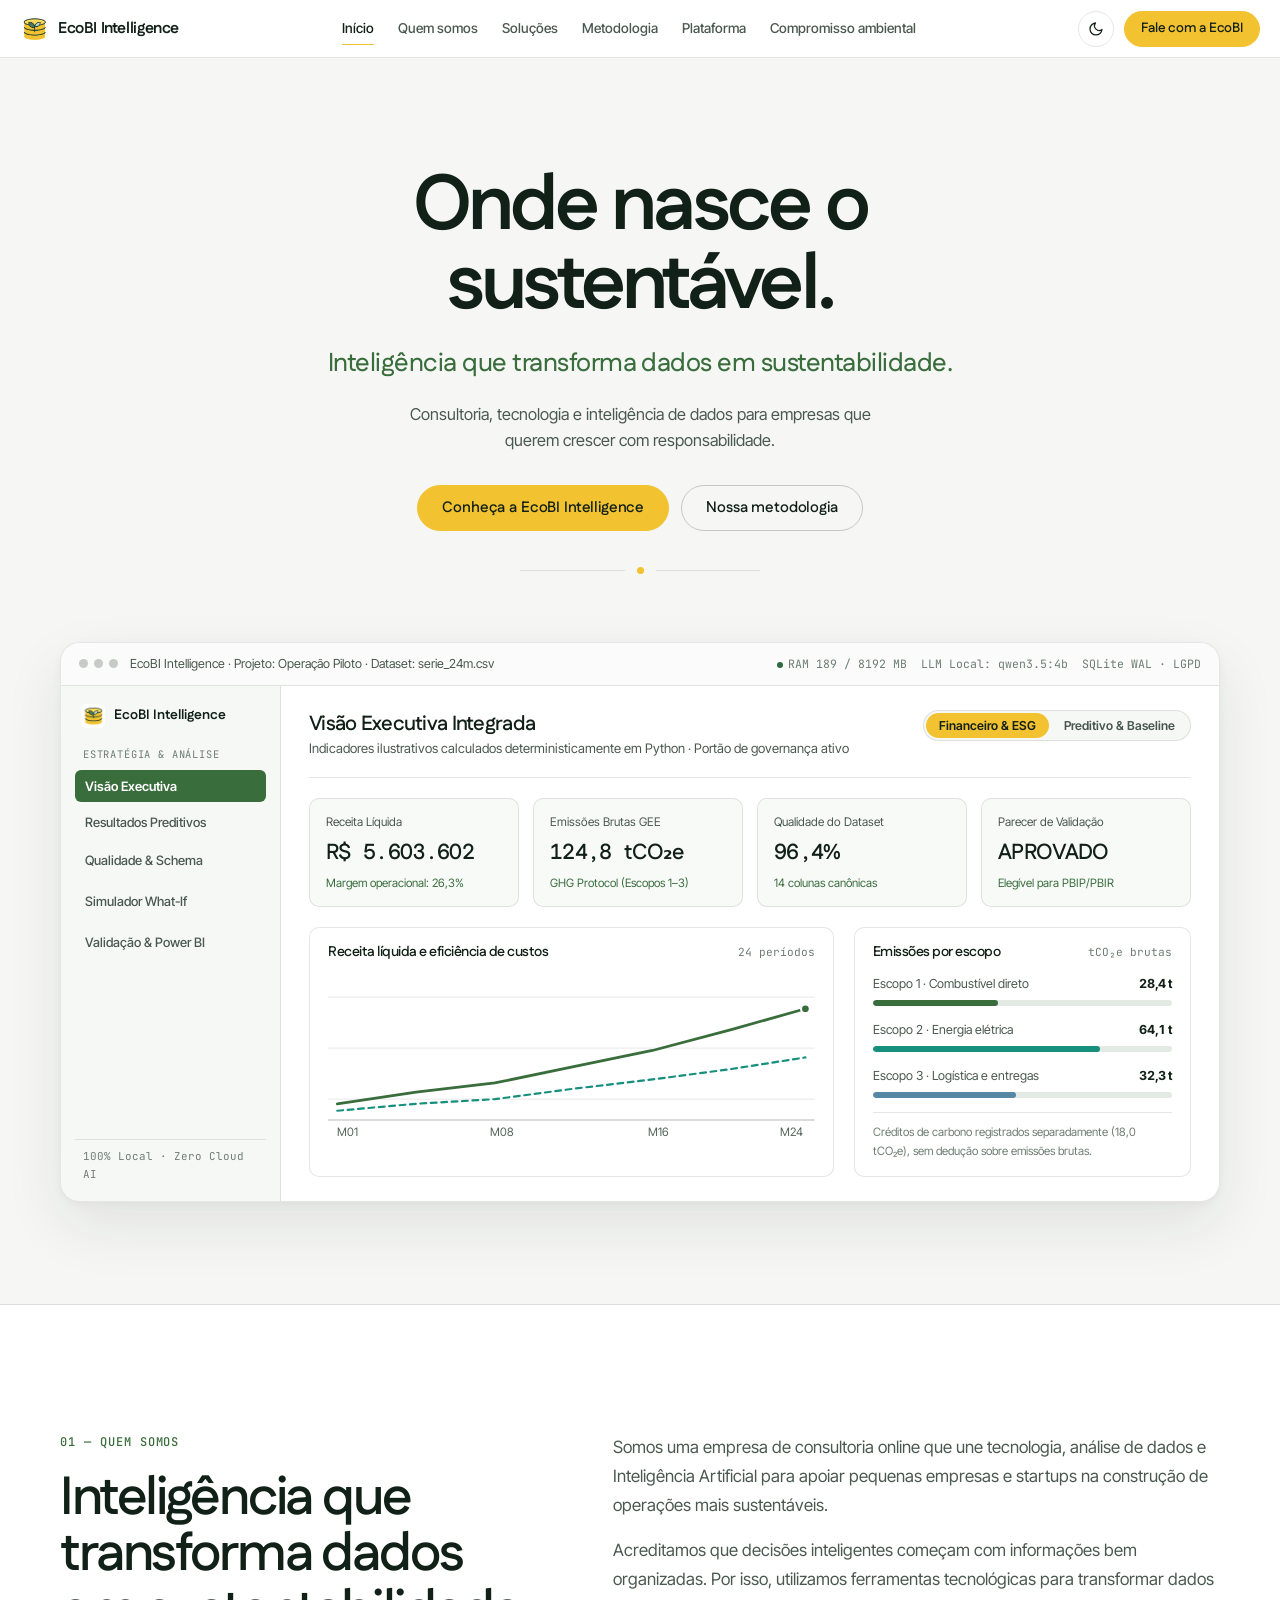
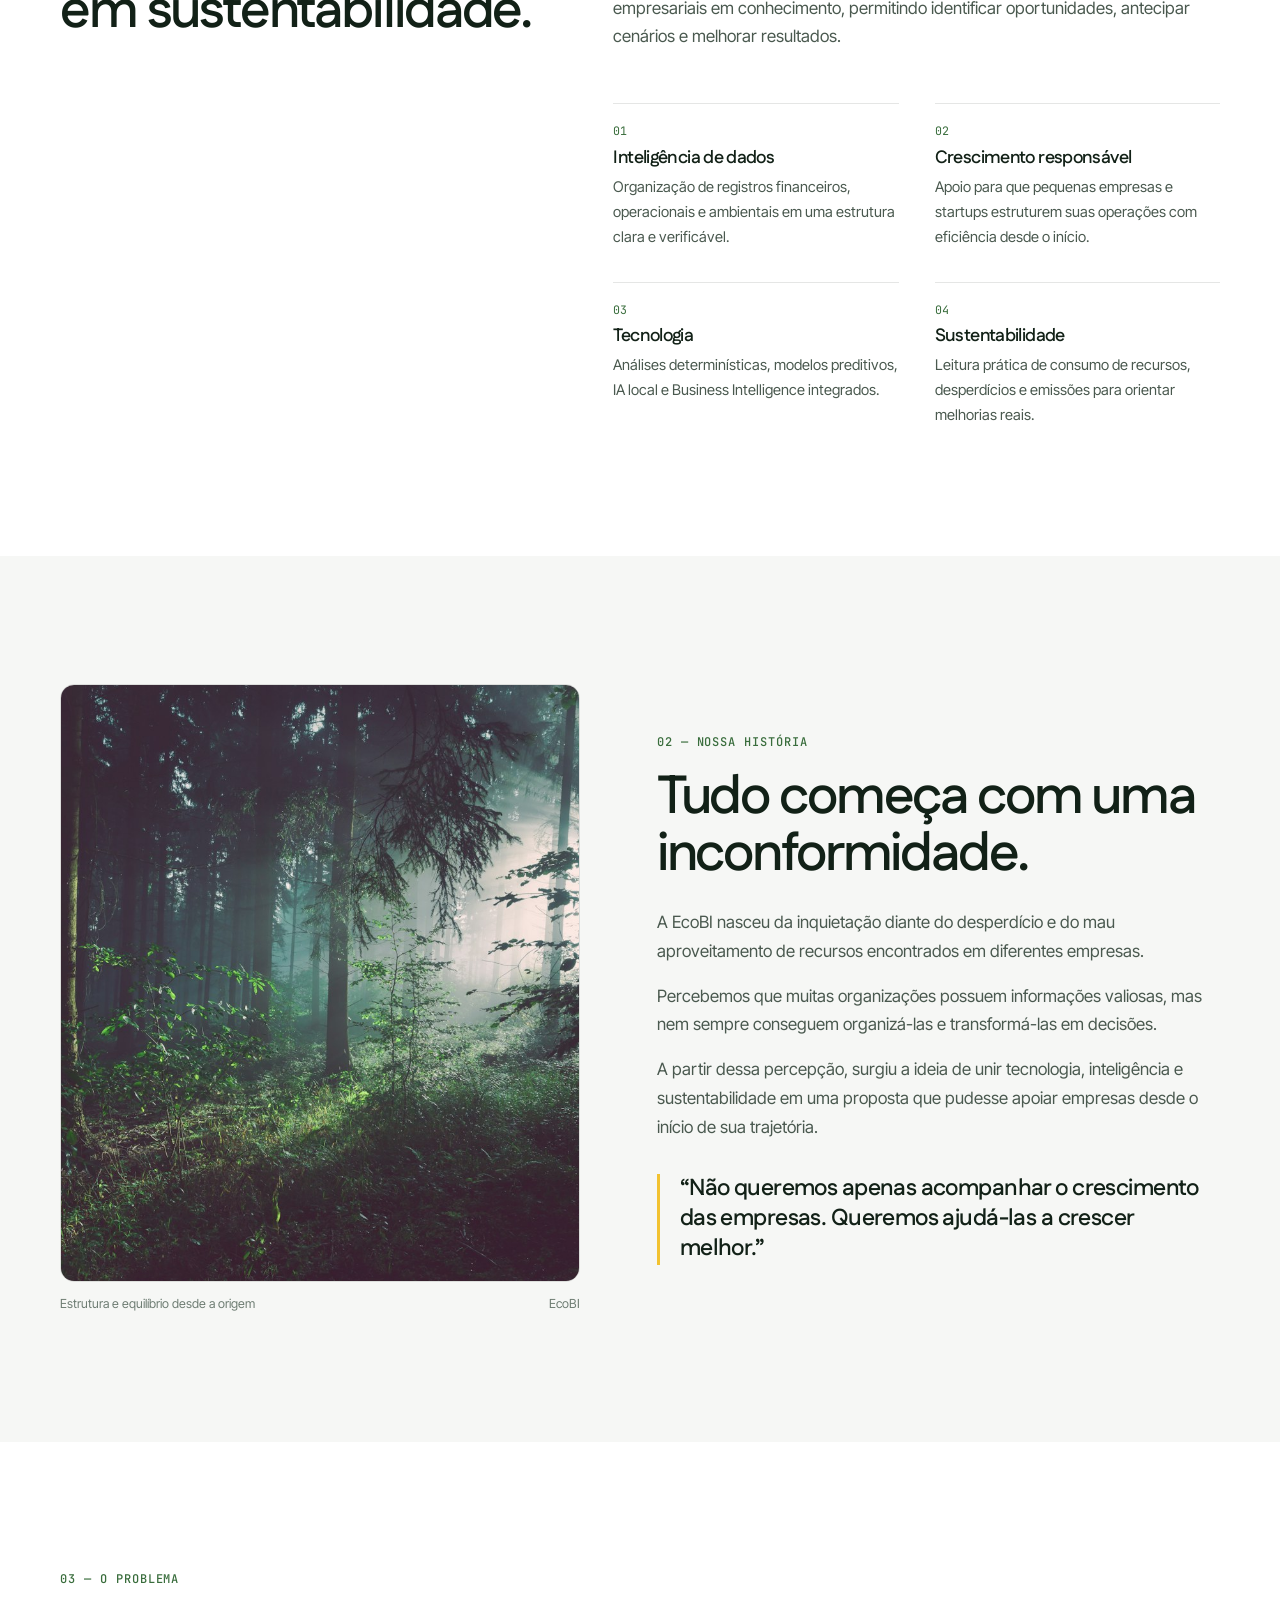
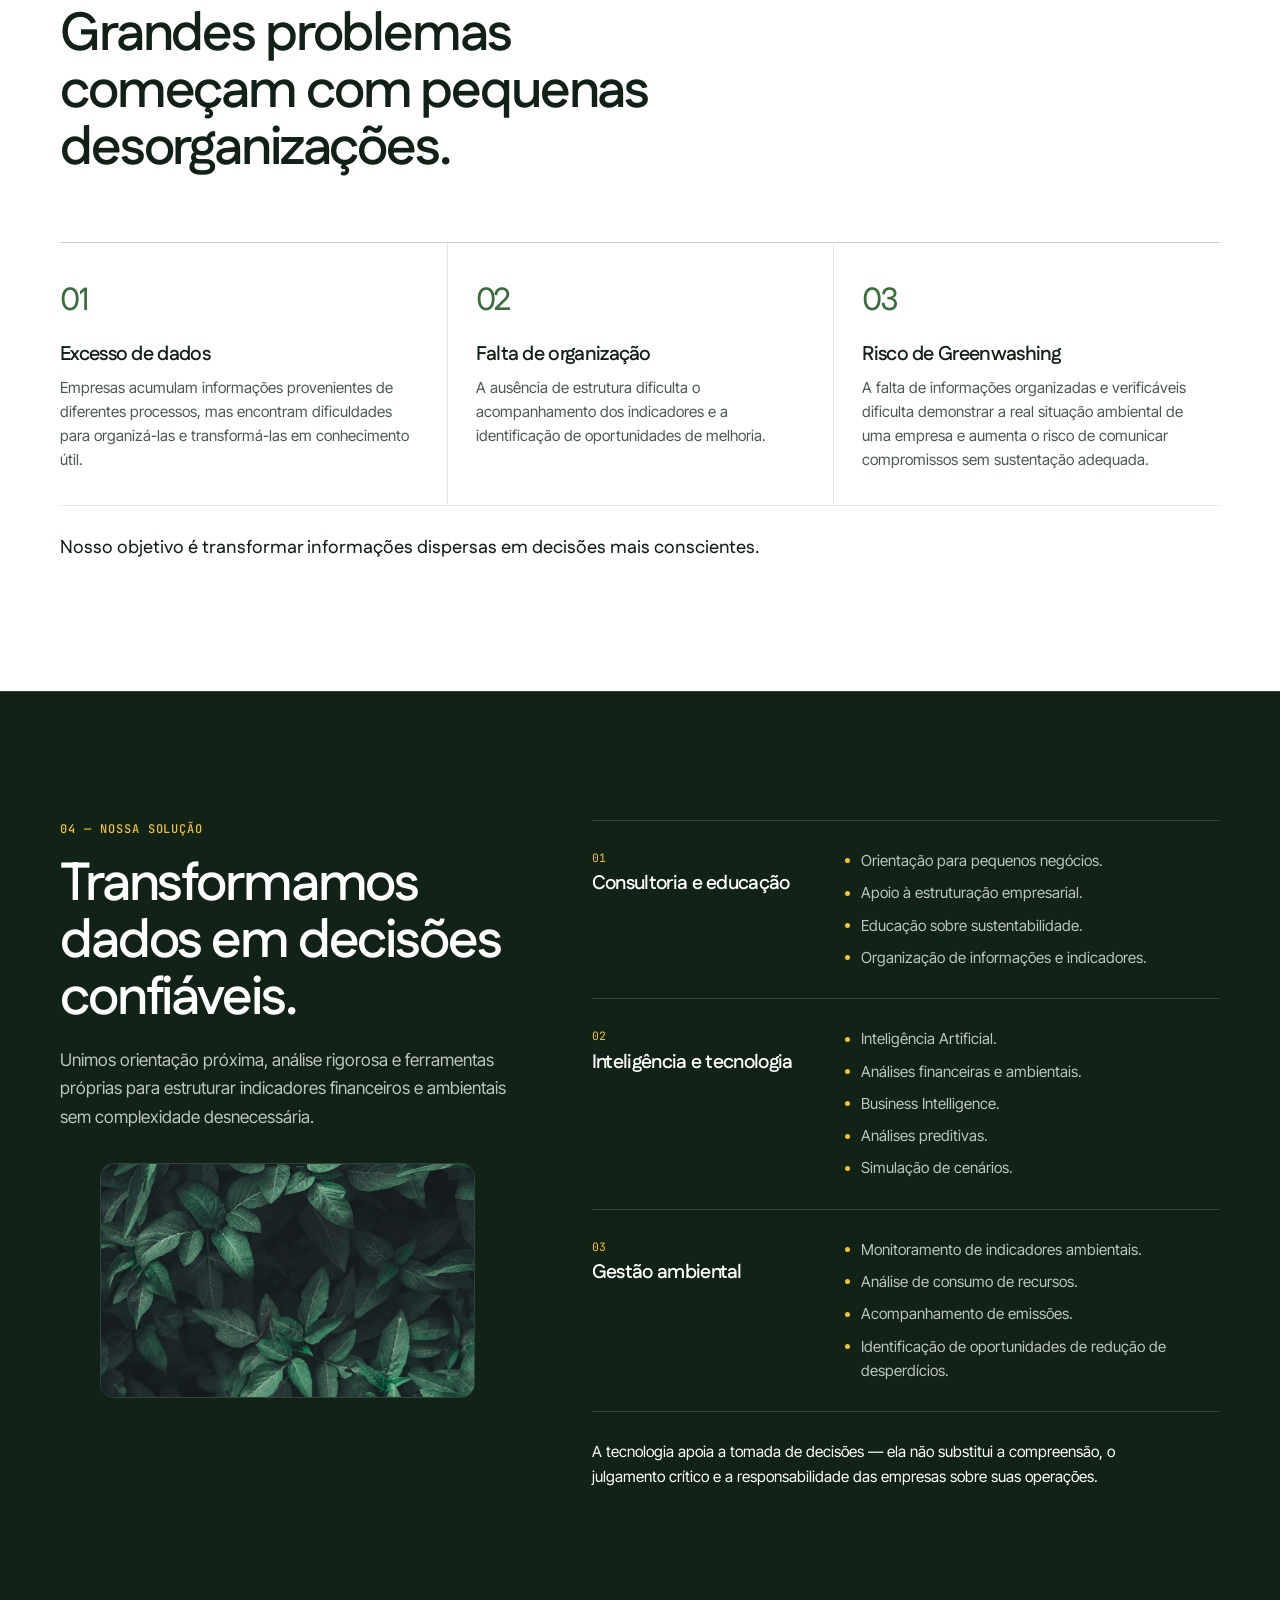
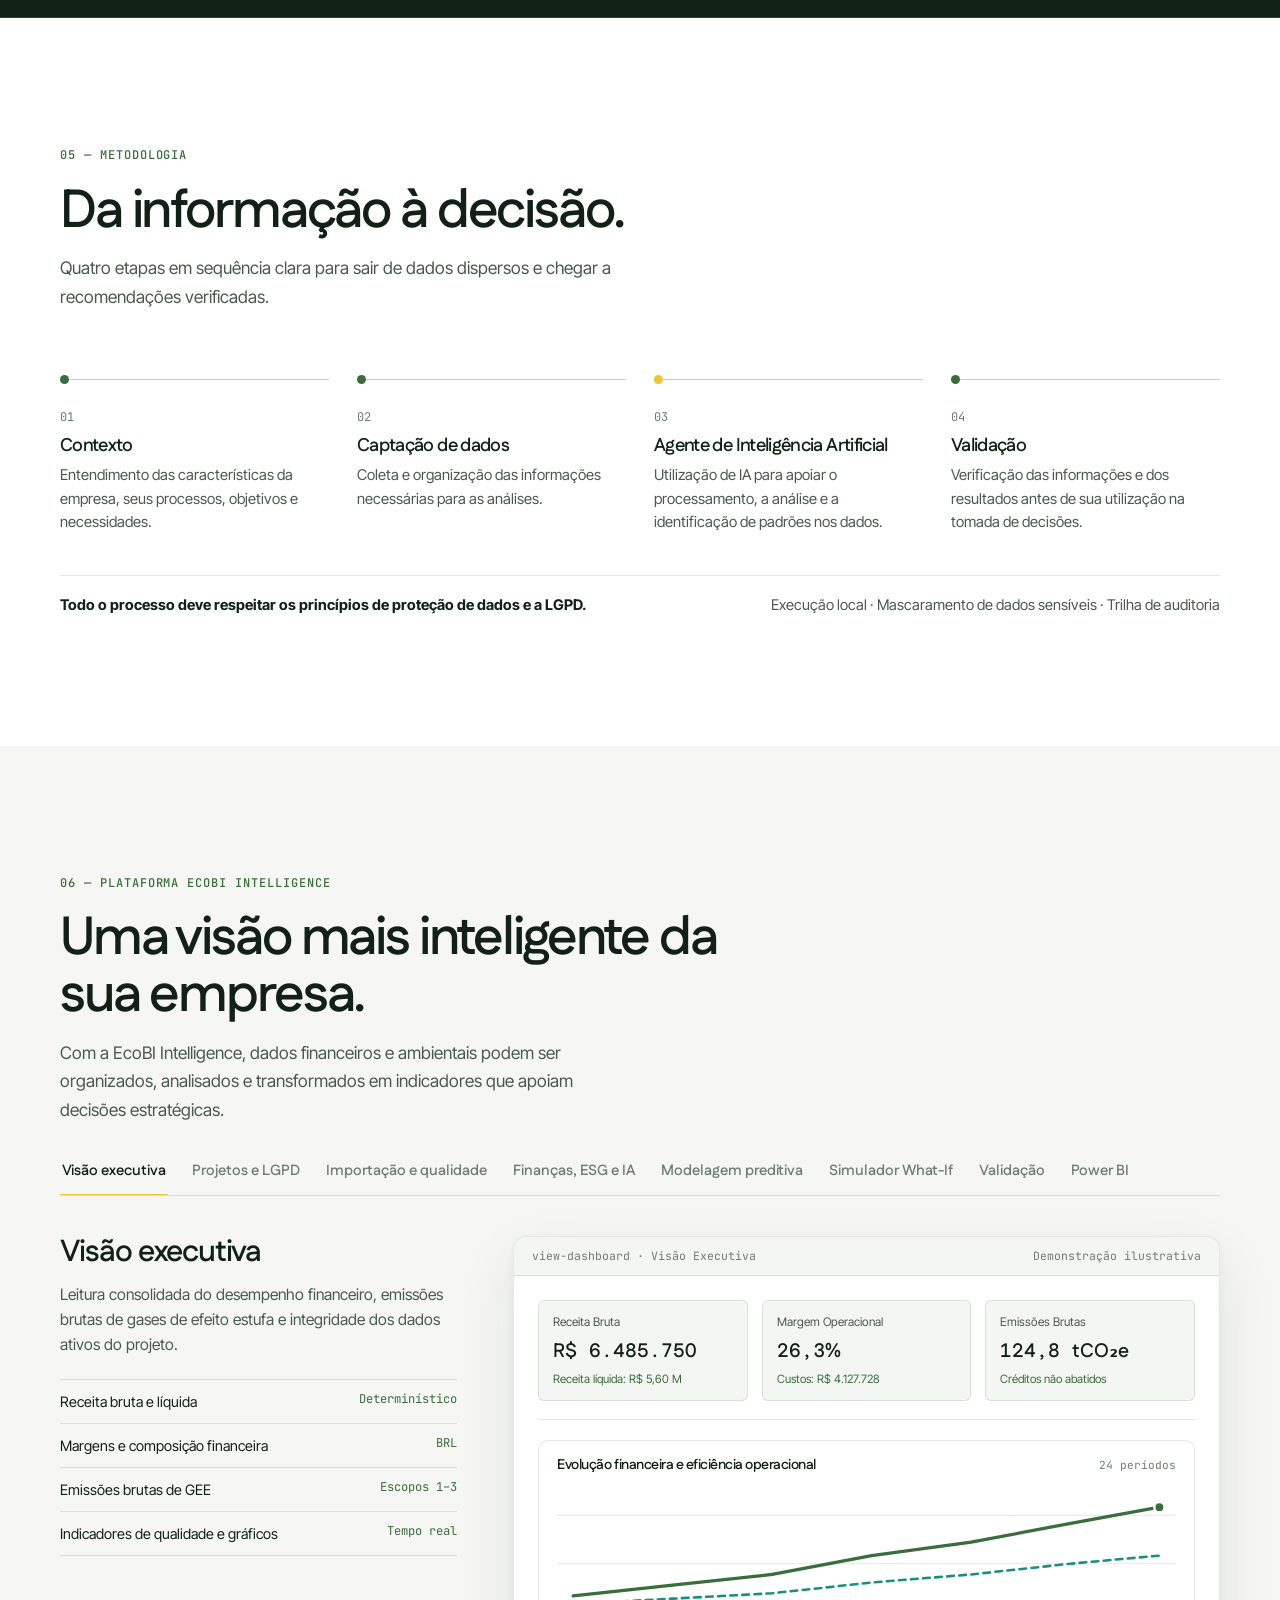
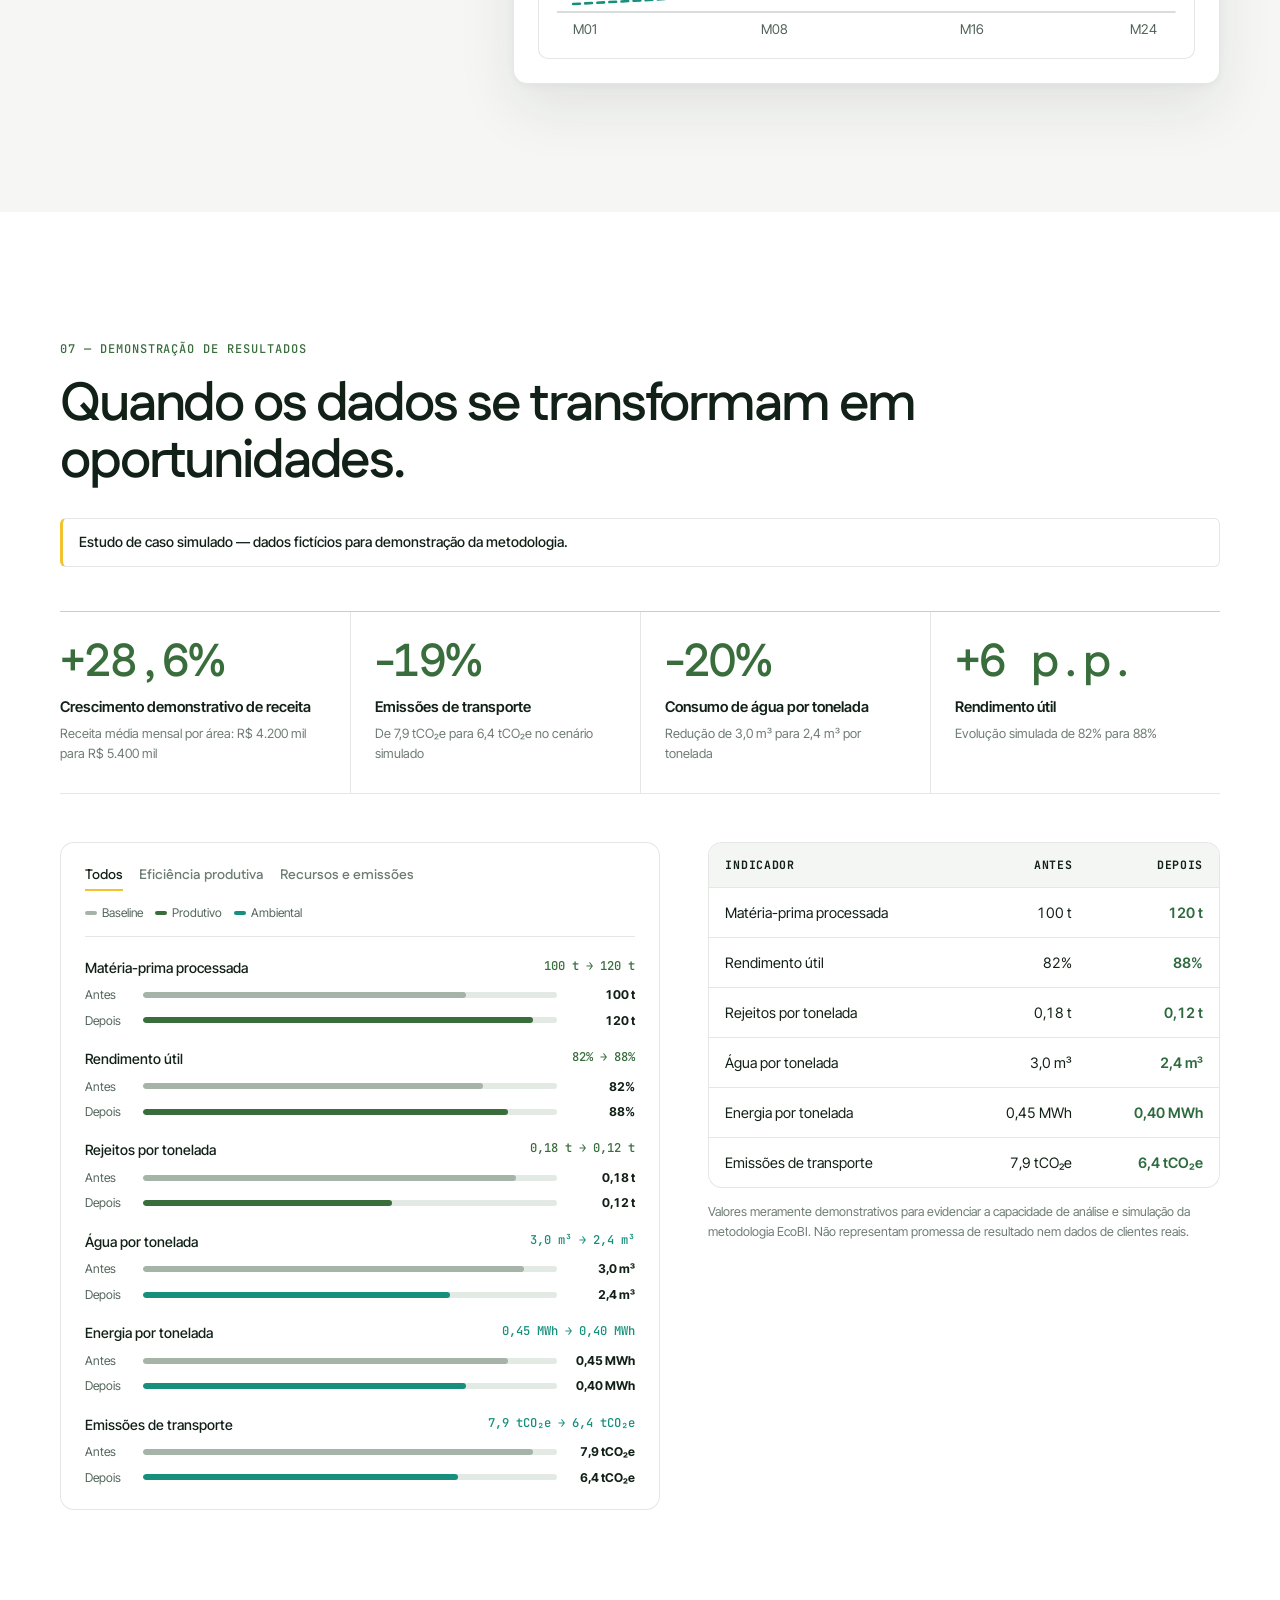
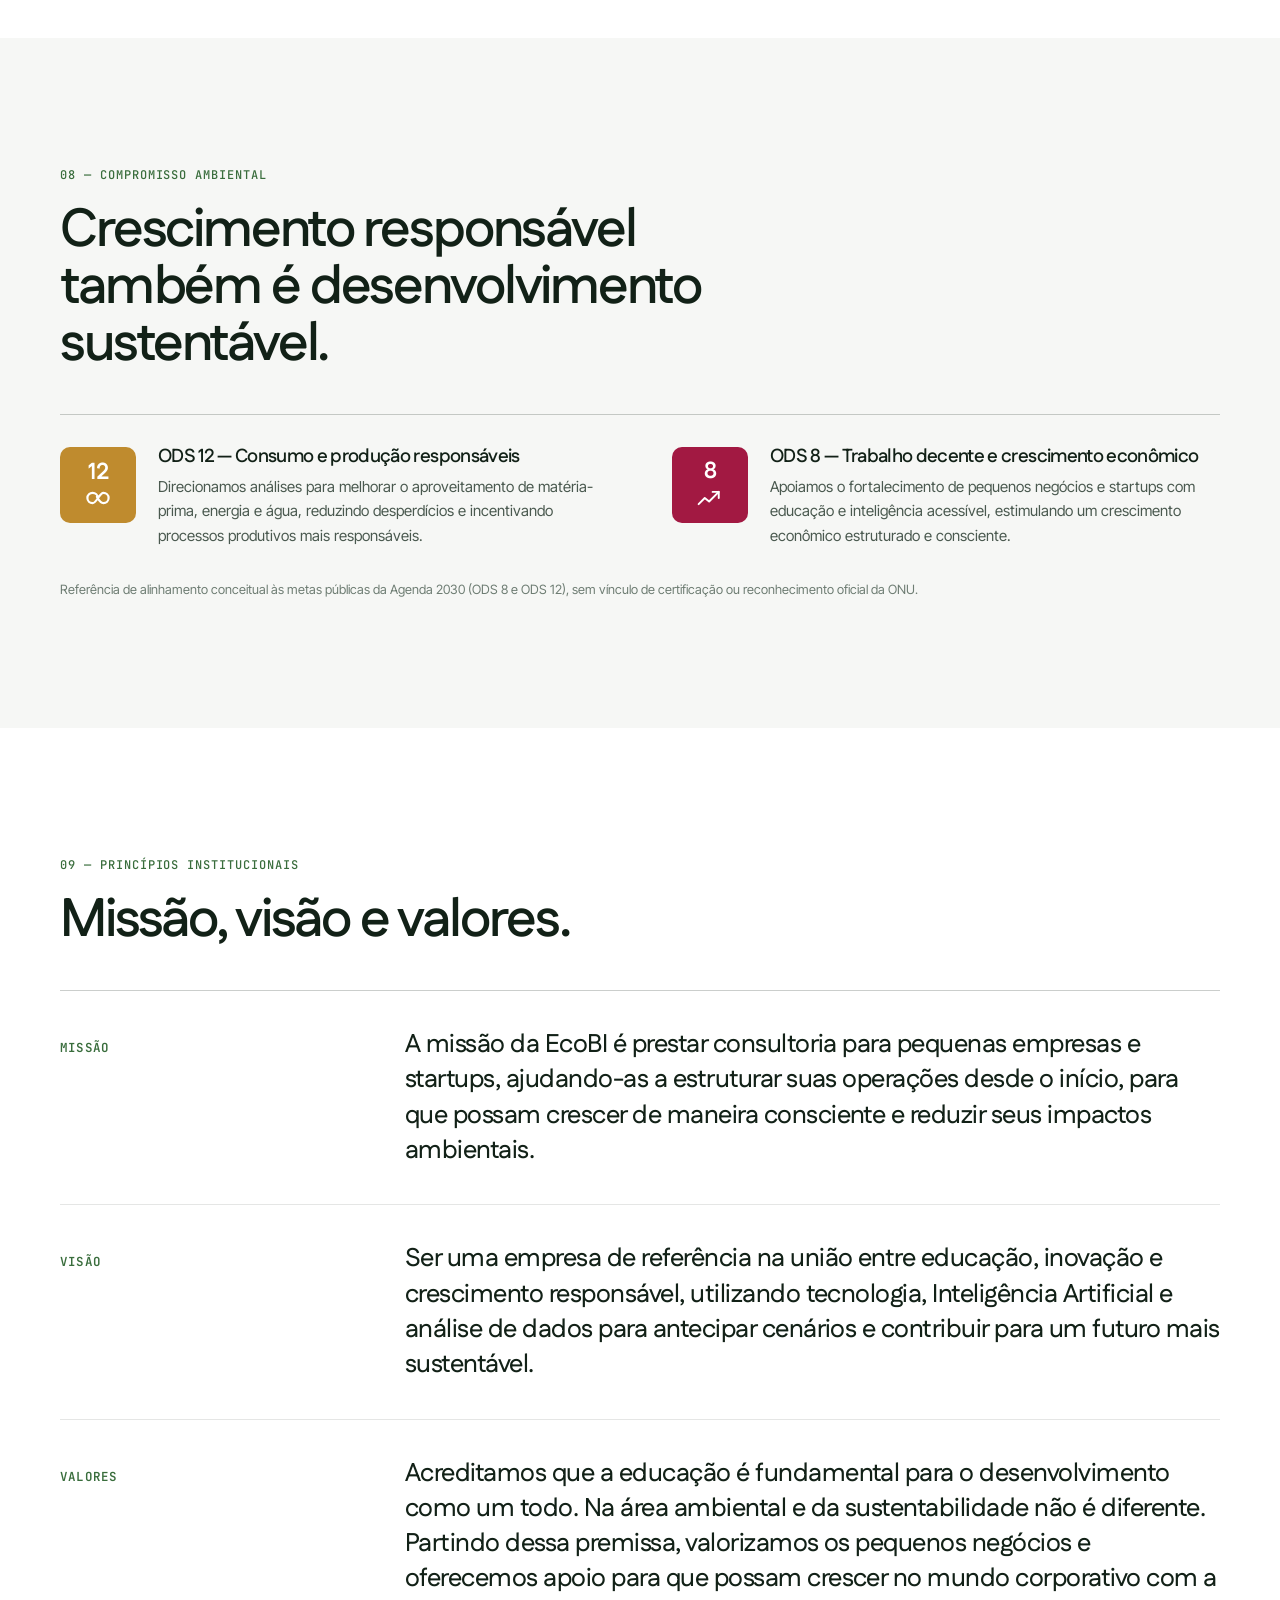
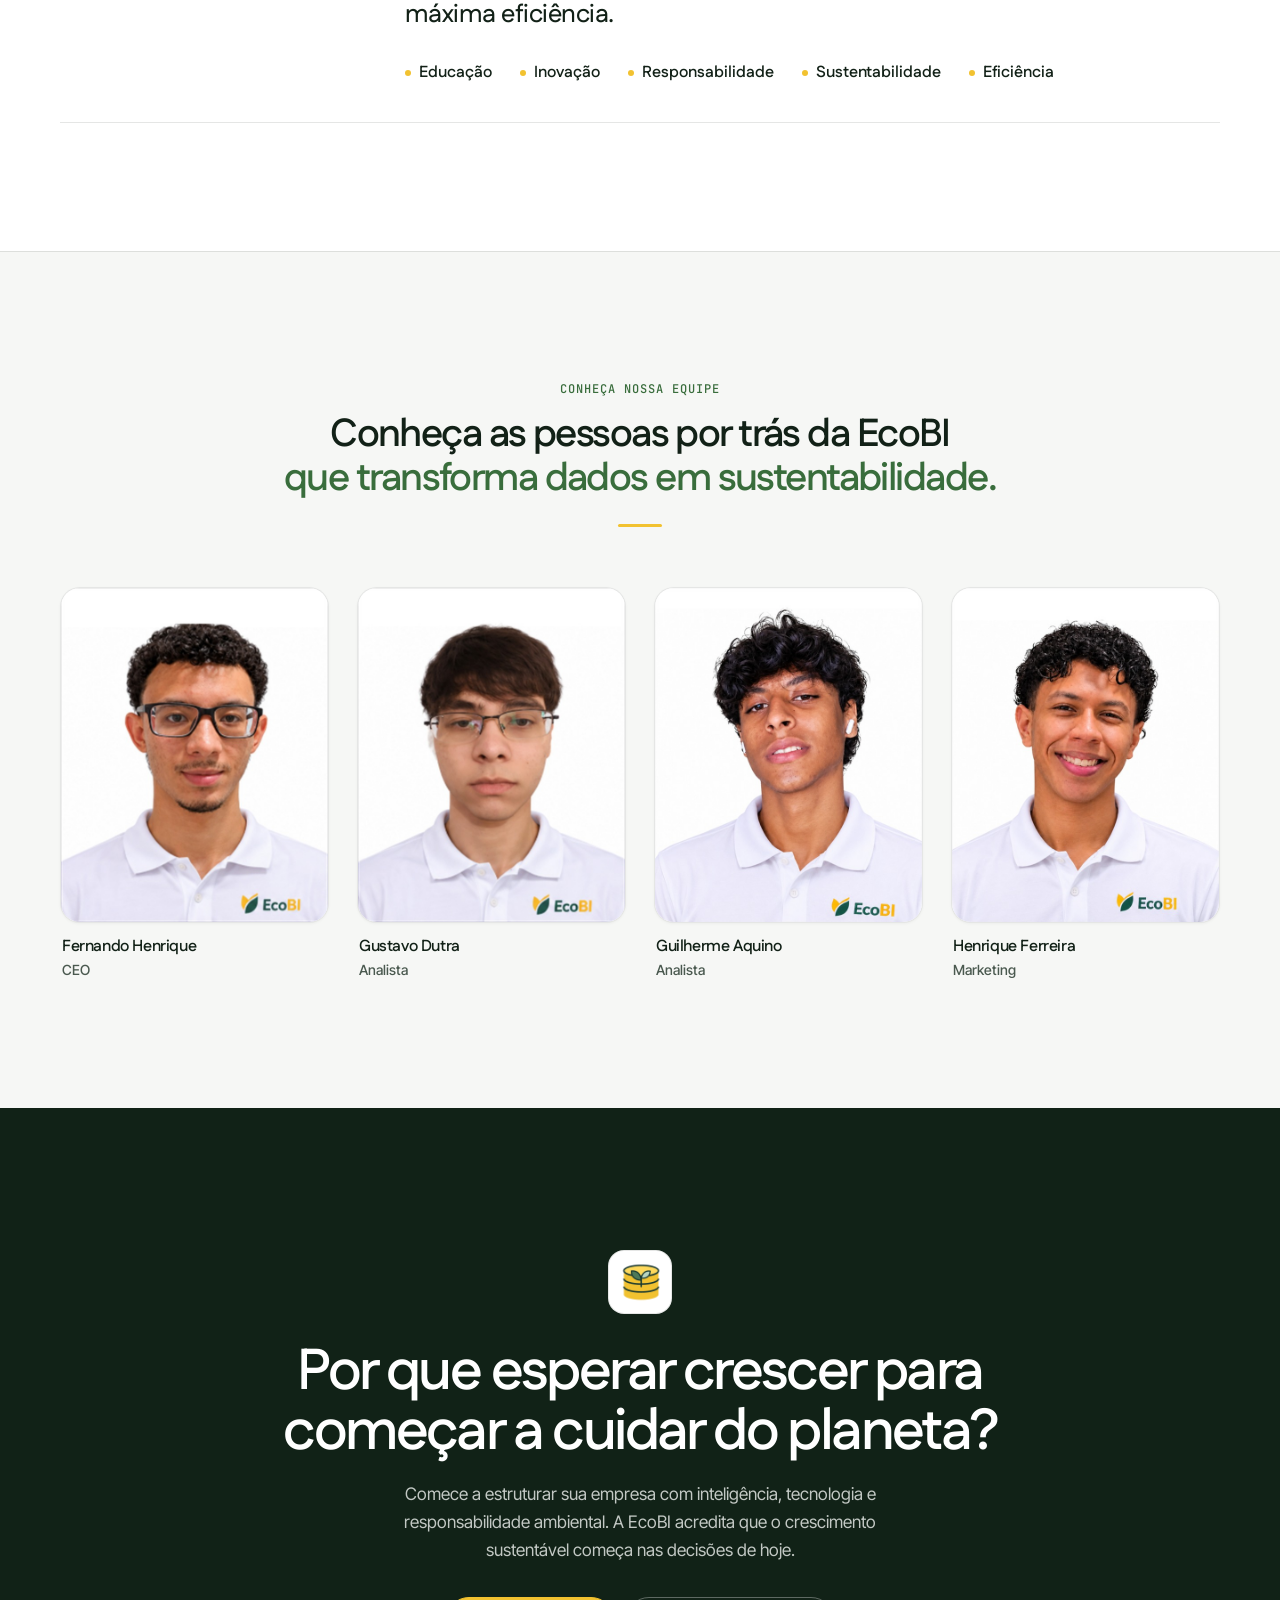
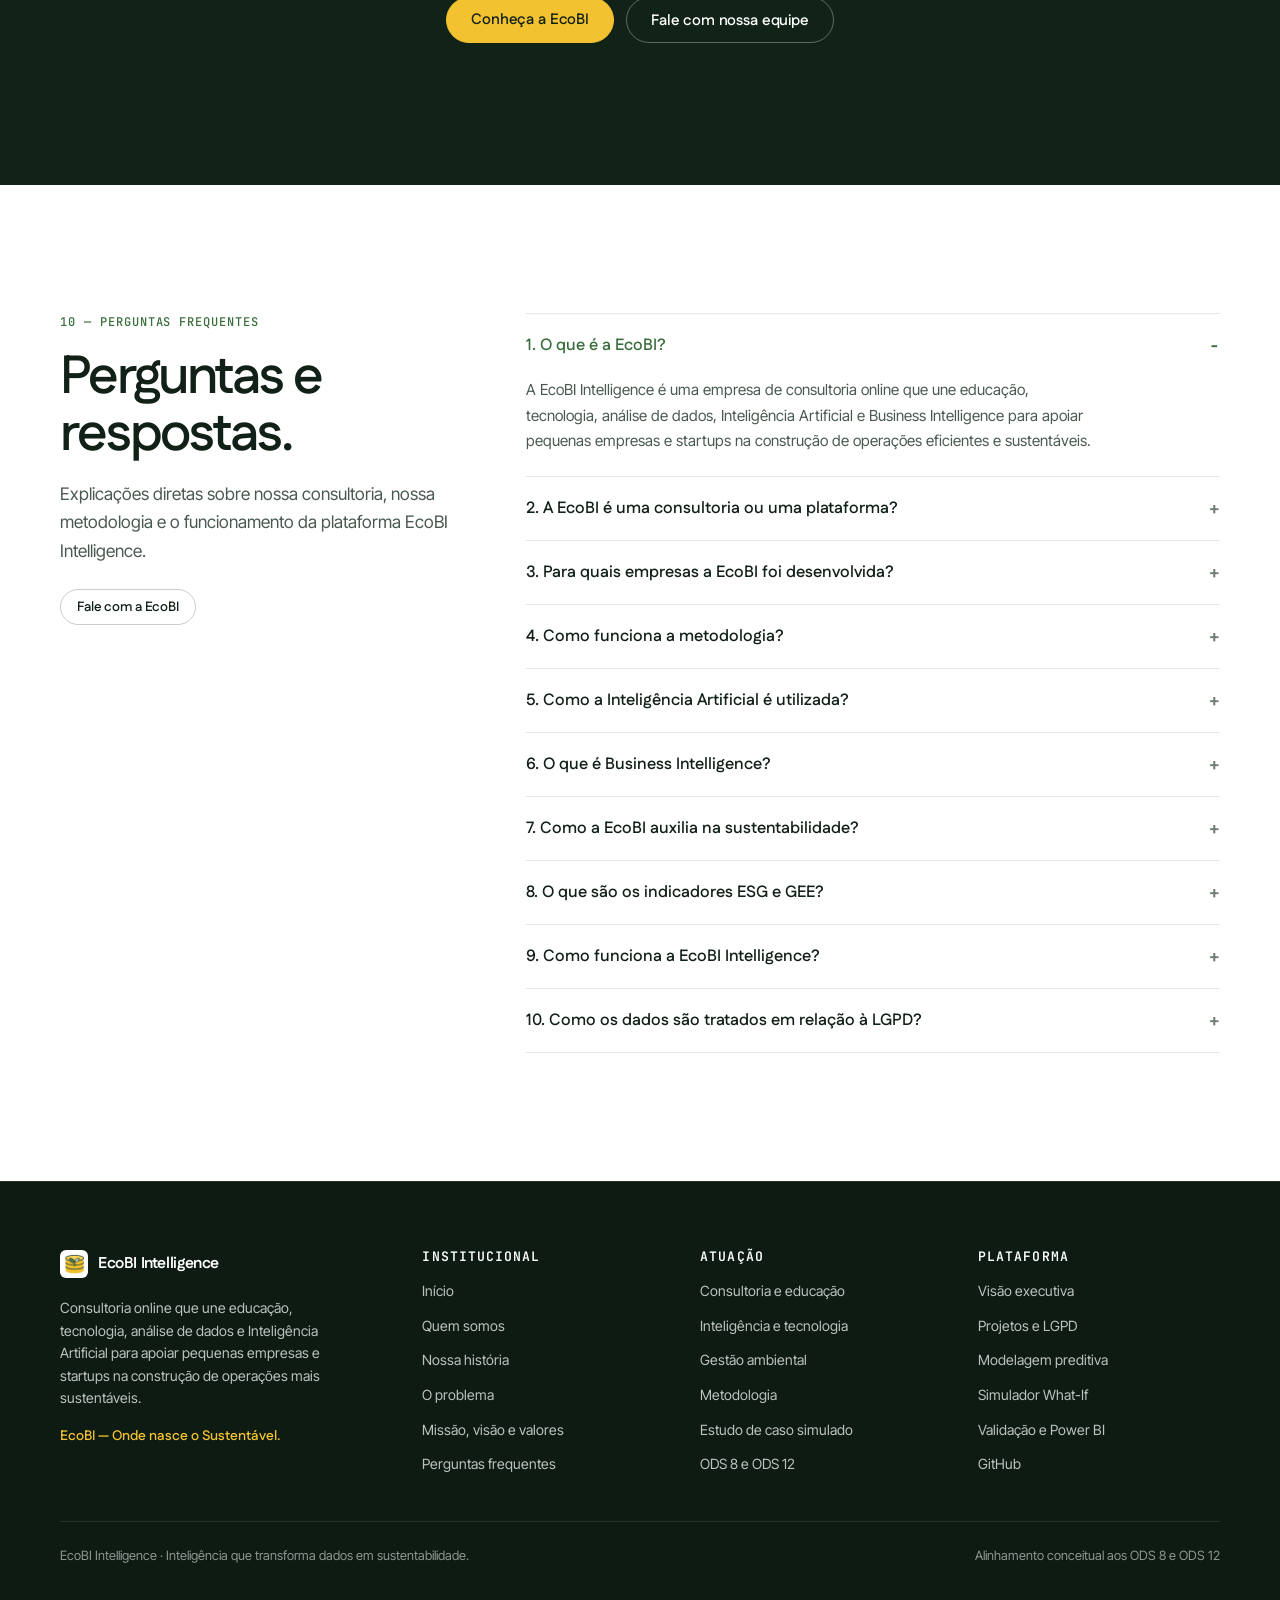
==== commit 42b1918a: "equipe seção" ====
--- a/index.html
+++ b/index.html
@@ -1107,6 +1107,96 @@
     </section>
 
     <!-- ====================================================================
+         NOVA SEÇÃO: CONHEÇA NOSSA EQUIPE
+         ==================================================================== -->
+    <section id="equipe" class="section section-subtle team-section" aria-labelledby="equipe-heading">
+      <div class="container">
+        <header class="team-header">
+          <span class="kicker team-kicker">Conheça nossa equipe</span>
+          <h2 id="equipe-heading" class="display-lg team-heading">
+            Conheça as pessoas por trás da EcoBI
+            <span class="team-heading-accent">que transforma dados em sustentabilidade.</span>
+          </h2>
+          <span class="team-heading-rule" aria-hidden="true"></span>
+        </header>
+
+        <div class="team-grid">
+          <article class="team-card">
+            <div class="team-card-media">
+              <img
+                class="team-card-photo"
+                src="assets/team-fernando-henrique.jpg"
+                alt="Fotografia de Fernando Henrique, CEO da EcoBI Intelligence"
+                width="600"
+                height="750"
+                loading="lazy"
+                decoding="async"
+              >
+            </div>
+            <div class="team-card-meta">
+              <h3 class="team-card-name">Fernando Henrique</h3>
+              <p class="team-card-role">CEO</p>
+            </div>
+          </article>
+
+          <article class="team-card">
+            <div class="team-card-media">
+              <img
+                class="team-card-photo"
+                src="assets/team-gustavo-dutra.jpg"
+                alt="Fotografia de Gustavo Dutra, Analista da EcoBI Intelligence"
+                width="600"
+                height="750"
+                loading="lazy"
+                decoding="async"
+              >
+            </div>
+            <div class="team-card-meta">
+              <h3 class="team-card-name">Gustavo Dutra</h3>
+              <p class="team-card-role">Analista</p>
+            </div>
+          </article>
+
+          <article class="team-card">
+            <div class="team-card-media">
+              <img
+                class="team-card-photo"
+                src="assets/team-guilherme-aquino.jpg"
+                alt="Fotografia de Guilherme Aquino, Analista da EcoBI Intelligence"
+                width="600"
+                height="750"
+                loading="lazy"
+                decoding="async"
+              >
+            </div>
+            <div class="team-card-meta">
+              <h3 class="team-card-name">Guilherme Aquino</h3>
+              <p class="team-card-role">Analista</p>
+            </div>
+          </article>
+
+          <article class="team-card">
+            <div class="team-card-media">
+              <img
+                class="team-card-photo"
+                src="assets/team-henrique-ferreira.jpg"
+                alt="Fotografia de Henrique Ferreira, Marketing da EcoBI Intelligence"
+                width="600"
+                height="750"
+                loading="lazy"
+                decoding="async"
+              >
+            </div>
+            <div class="team-card-meta">
+              <h3 class="team-card-name">Henrique Ferreira</h3>
+              <p class="team-card-role">Marketing</p>
+            </div>
+          </article>
+        </div>
+      </div>
+    </section>
+
+    <!-- ====================================================================
          12. CHAMADA FINAL
          ==================================================================== -->
     <section id="contato" class="closing-stage">
--- a/css/styles.css
+++ b/css/styles.css
@@ -2222,3 +2222,158 @@
     width: 100%;
   }
 }
+
+/* ==========================================================================
+   NOVA SEÇÃO: CONHEÇA NOSSA EQUIPE (ISOLADA)
+   ========================================================================== */
+.team-section {
+  border-top: 1px solid var(--border-color);
+}
+
+.team-header {
+  max-width: 1000px;
+  margin: 0 auto clamp(40px, 5vw, 60px);
+  text-align: center;
+}
+
+.team-kicker {
+  margin-bottom: 14px;
+}
+
+.team-heading {
+  font-size: clamp(1.8rem, 3.05vw, 2.7rem);
+  color: var(--text-primary);
+  text-wrap: balance;
+  line-height: 1.14;
+}
+
+.team-heading-accent {
+  display: block;
+  color: var(--accent-primary);
+}
+
+.team-heading-rule {
+  display: block;
+  width: 44px;
+  height: 3px;
+  margin: 22px auto 0;
+  border-radius: var(--radius-pill);
+  background-color: var(--accent-highlight);
+}
+
+.team-grid {
+  display: grid;
+  grid-template-columns: repeat(4, minmax(0, 1fr));
+  gap: clamp(18px, 2.2vw, 28px);
+  align-items: start;
+}
+
+.team-card {
+  min-width: 0;
+  display: flex;
+  flex-direction: column;
+}
+
+.team-card-media {
+  position: relative;
+  width: 100%;
+  aspect-ratio: 4 / 5;
+  border-radius: var(--radius-lg);
+  overflow: hidden;
+  background-color: #FFFFFF;
+  border: 1px solid var(--border-color);
+  box-shadow: var(--shadow-sm);
+  transition:
+    border-color var(--dur-base) var(--ease-editorial),
+    box-shadow var(--dur-base) var(--ease-editorial),
+    transform var(--dur-base) var(--ease-editorial);
+}
+
+.team-card-photo {
+  width: 100%;
+  height: 100%;
+  object-fit: cover;
+  object-position: center top;
+  transition: transform var(--dur-base) var(--ease-editorial);
+}
+
+.team-card:hover .team-card-media {
+  border-color: var(--hover-accent-border);
+  box-shadow: 0 16px 36px rgba(18, 33, 23, 0.09);
+  transform: translateY(-3px);
+}
+
+[data-theme="dark"] .team-card:hover .team-card-media {
+  box-shadow: 0 18px 40px rgba(0, 0, 0, 0.36);
+}
+
+.team-card:hover .team-card-photo {
+  transform: scale(1.025);
+}
+
+.team-card-meta {
+  margin-top: 14px;
+  padding-inline: 2px;
+}
+
+.team-card-name {
+  font-family: var(--font-display);
+  font-size: clamp(1rem, 1.25vw, 1.12rem);
+  font-weight: 600;
+  letter-spacing: -0.025em;
+  line-height: 1.25;
+  color: var(--text-primary);
+}
+
+.team-card-role {
+  margin-top: 3px;
+  font-size: 0.875rem;
+  font-weight: 500;
+  line-height: 1.4;
+  color: var(--text-secondary);
+}
+
+@media (prefers-reduced-motion: reduce) {
+  .team-card:hover .team-card-media,
+  .team-card:hover .team-card-photo {
+    transform: none;
+  }
+}
+
+@media (max-width: 1040px) {
+  .team-grid {
+    grid-template-columns: repeat(2, minmax(0, 1fr));
+    gap: 28px 22px;
+    max-width: 720px;
+    margin-inline: auto;
+  }
+}
+
+@media (max-width: 580px) {
+  .team-grid {
+    gap: 22px 14px;
+  }
+
+  .team-card-media {
+    border-radius: var(--radius-md);
+  }
+
+  .team-card-meta {
+    margin-top: 10px;
+  }
+
+  .team-card-name {
+    font-size: 0.96rem;
+  }
+
+  .team-card-role {
+    font-size: 0.82rem;
+  }
+}
+
+@media (max-width: 360px) {
+  .team-grid {
+    grid-template-columns: minmax(0, 1fr);
+    max-width: 300px;
+  }
+}
